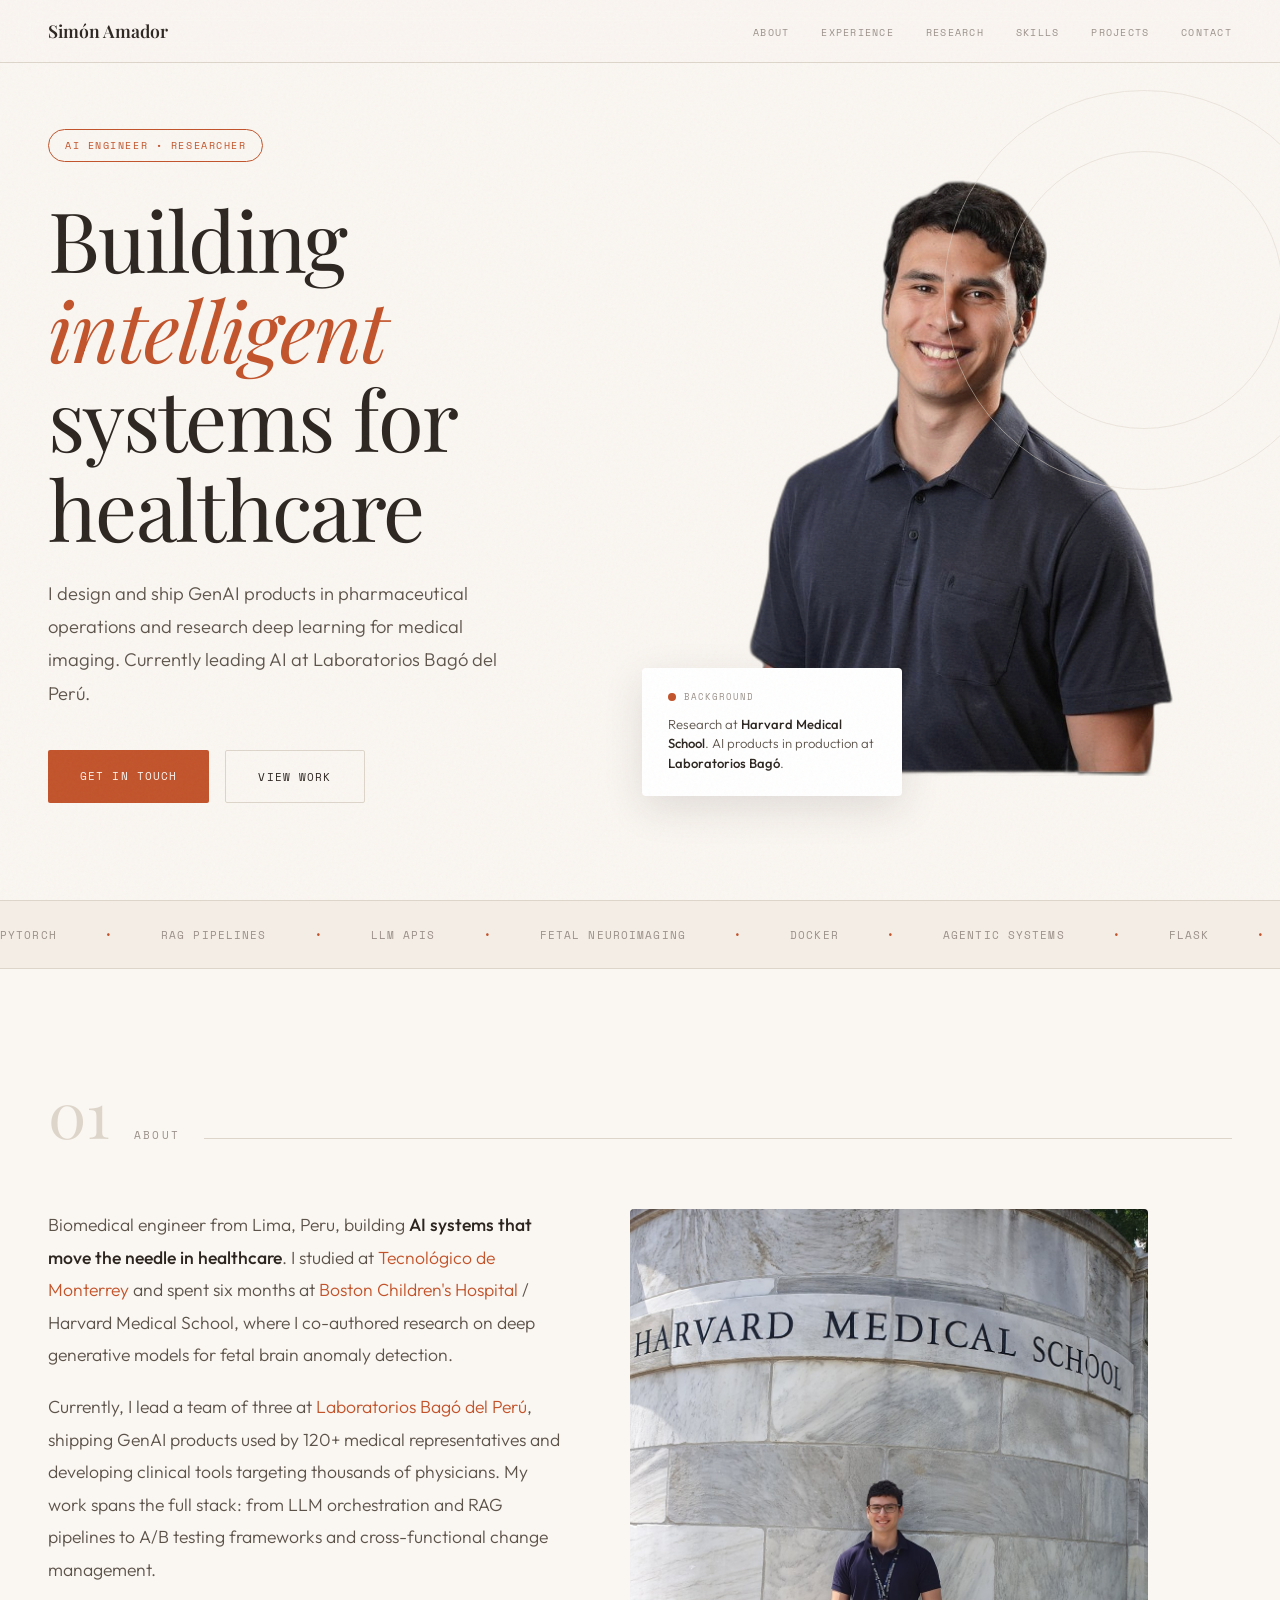
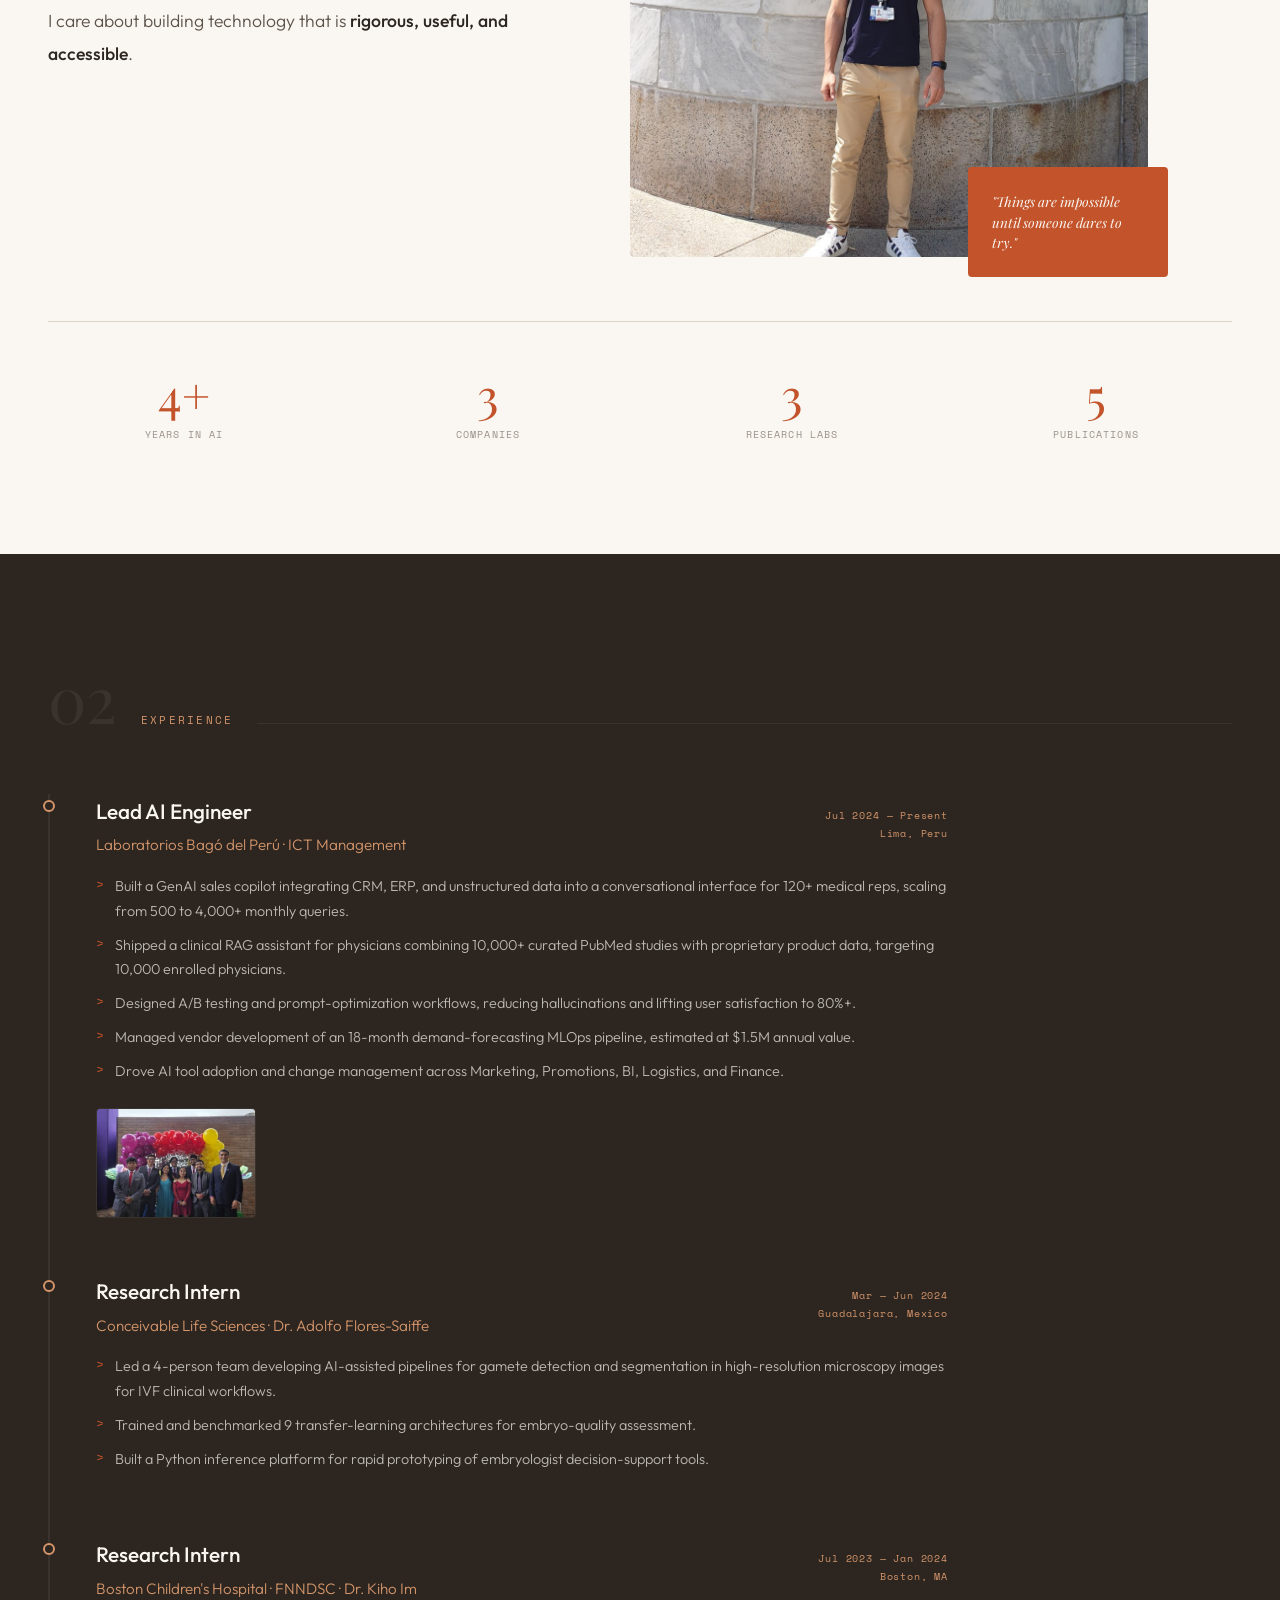
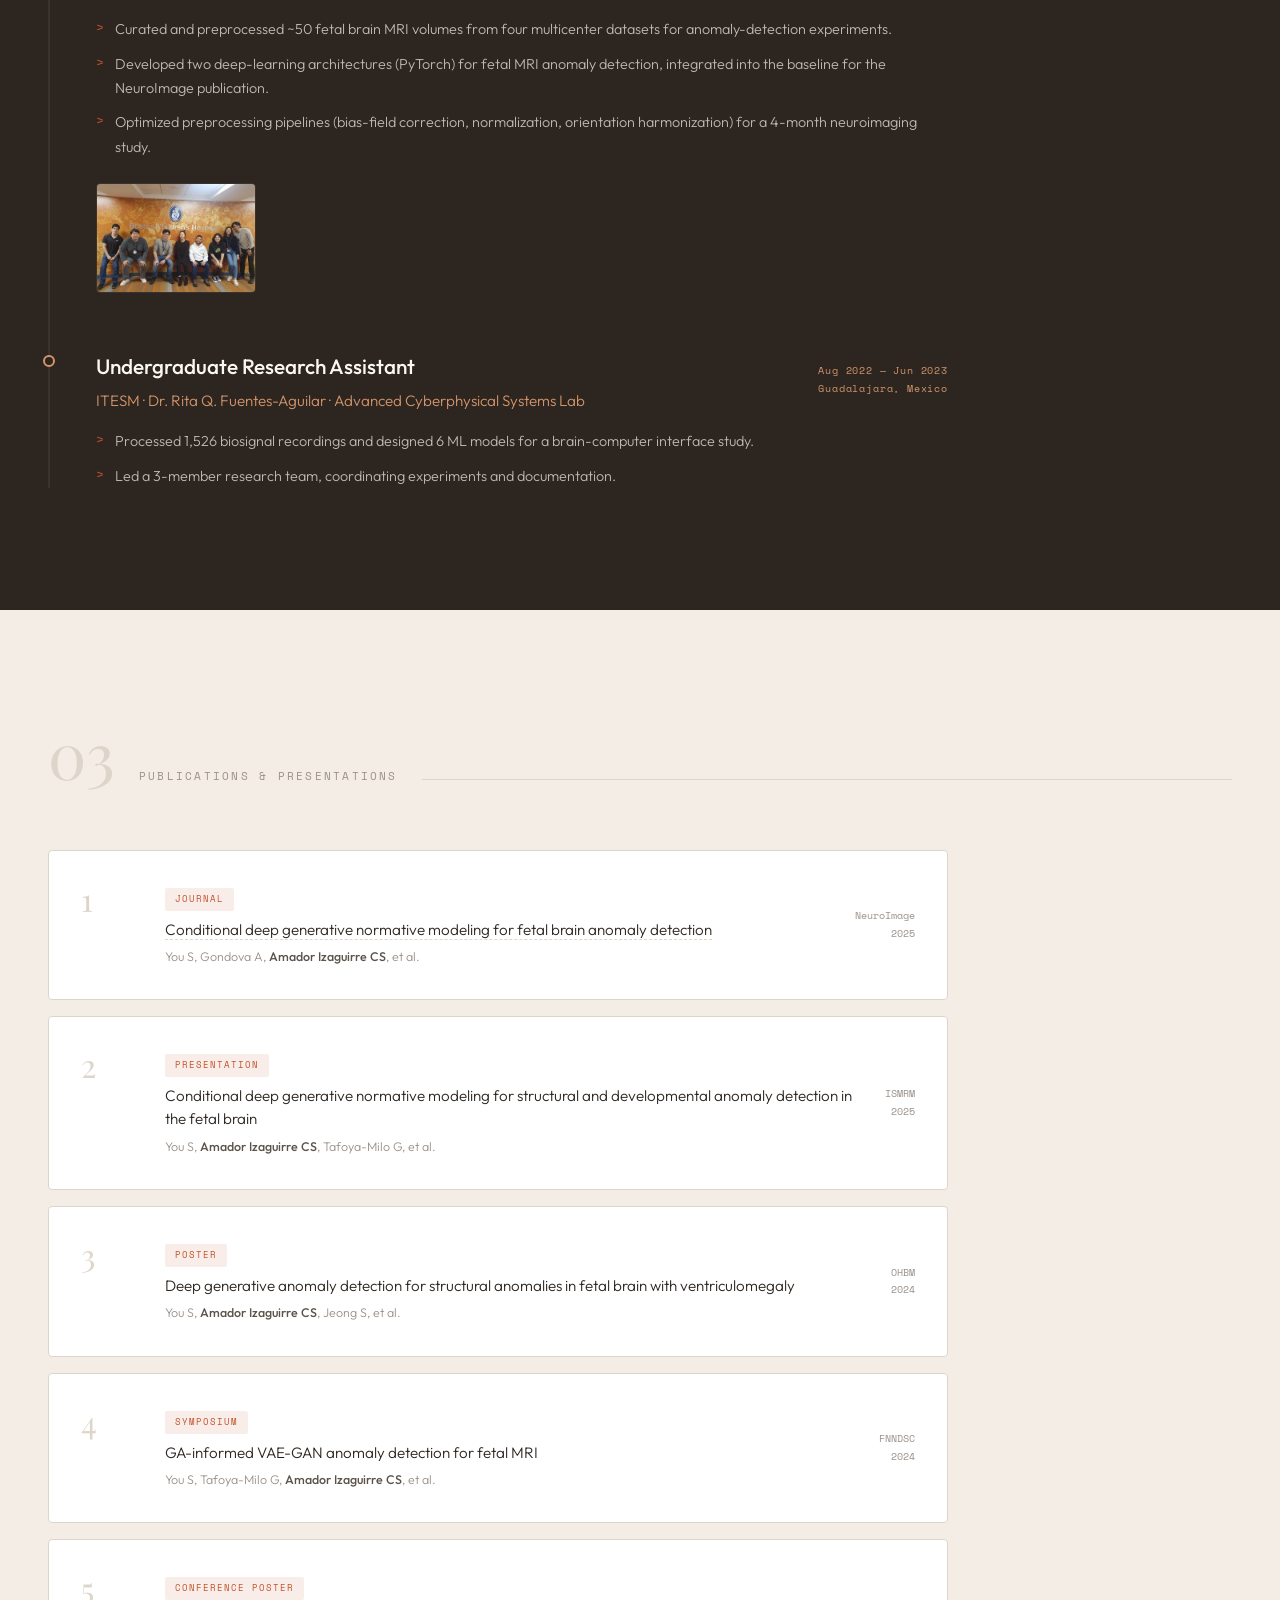
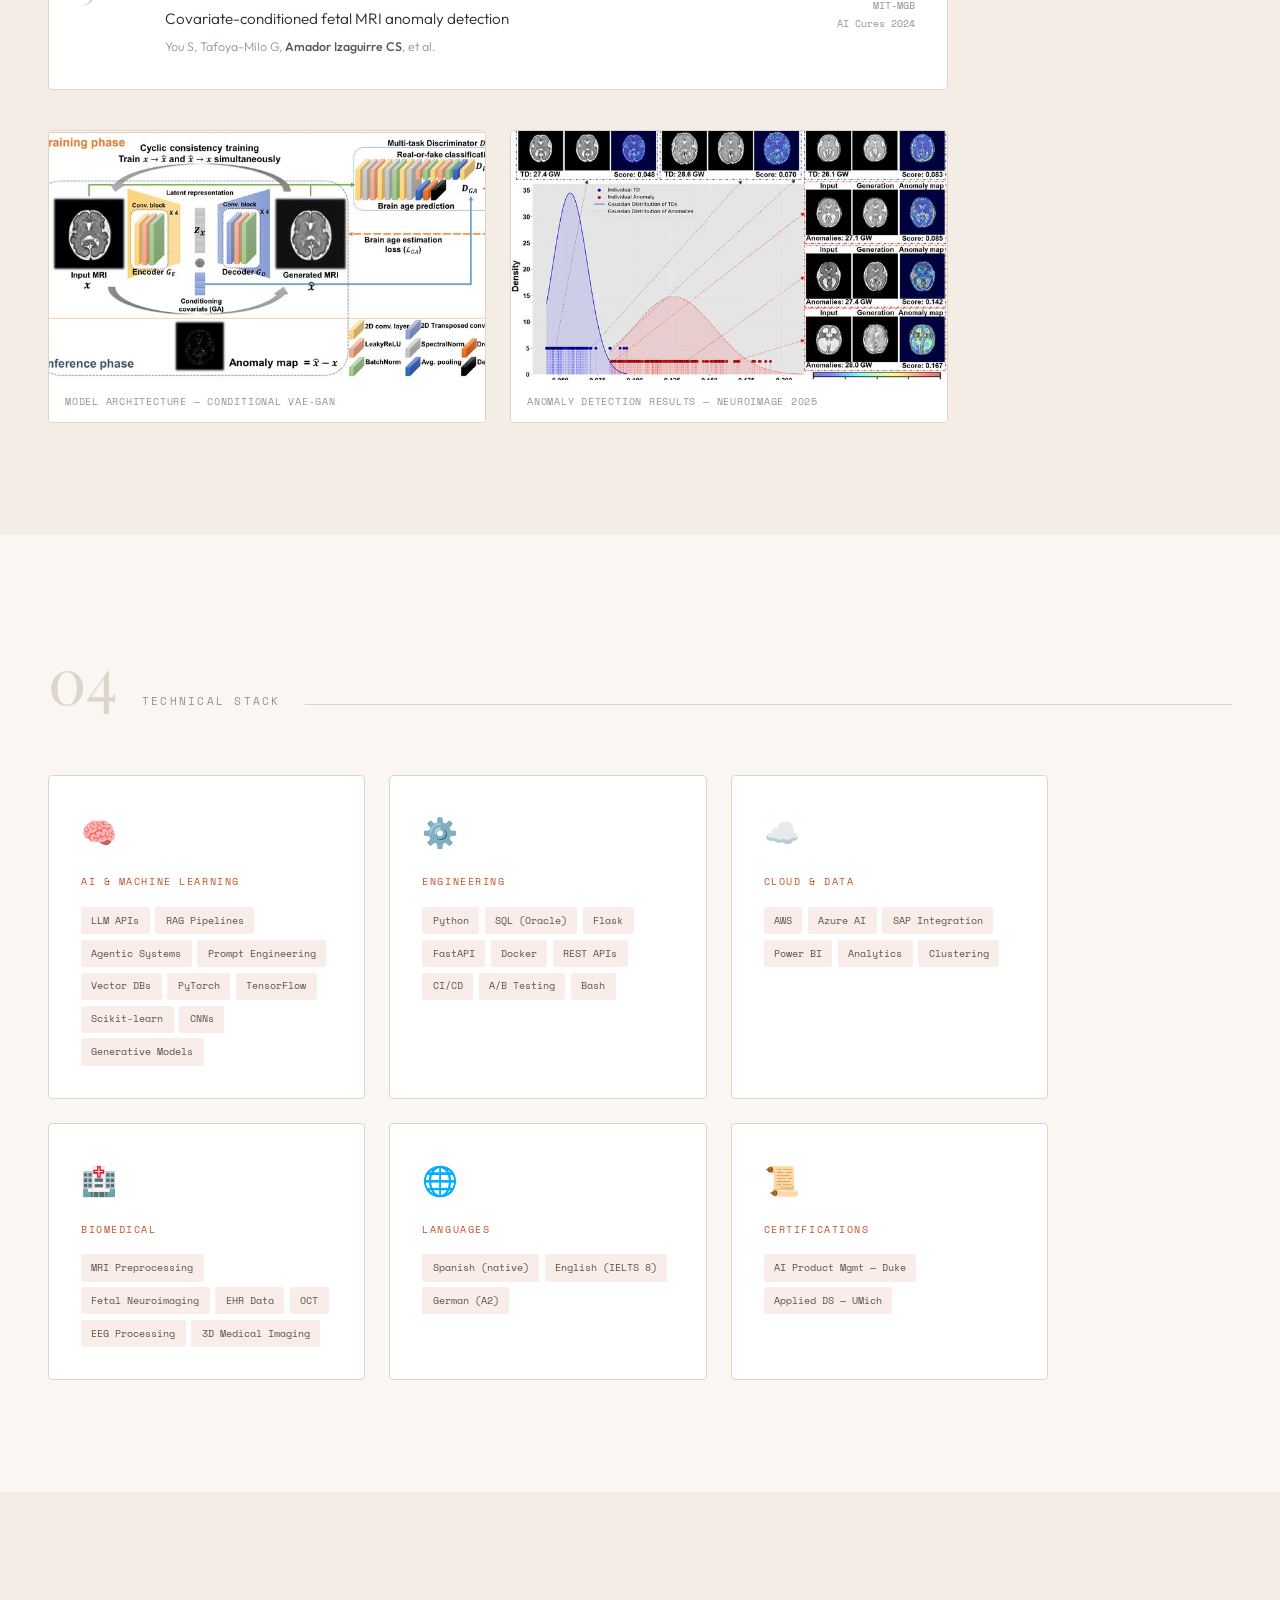
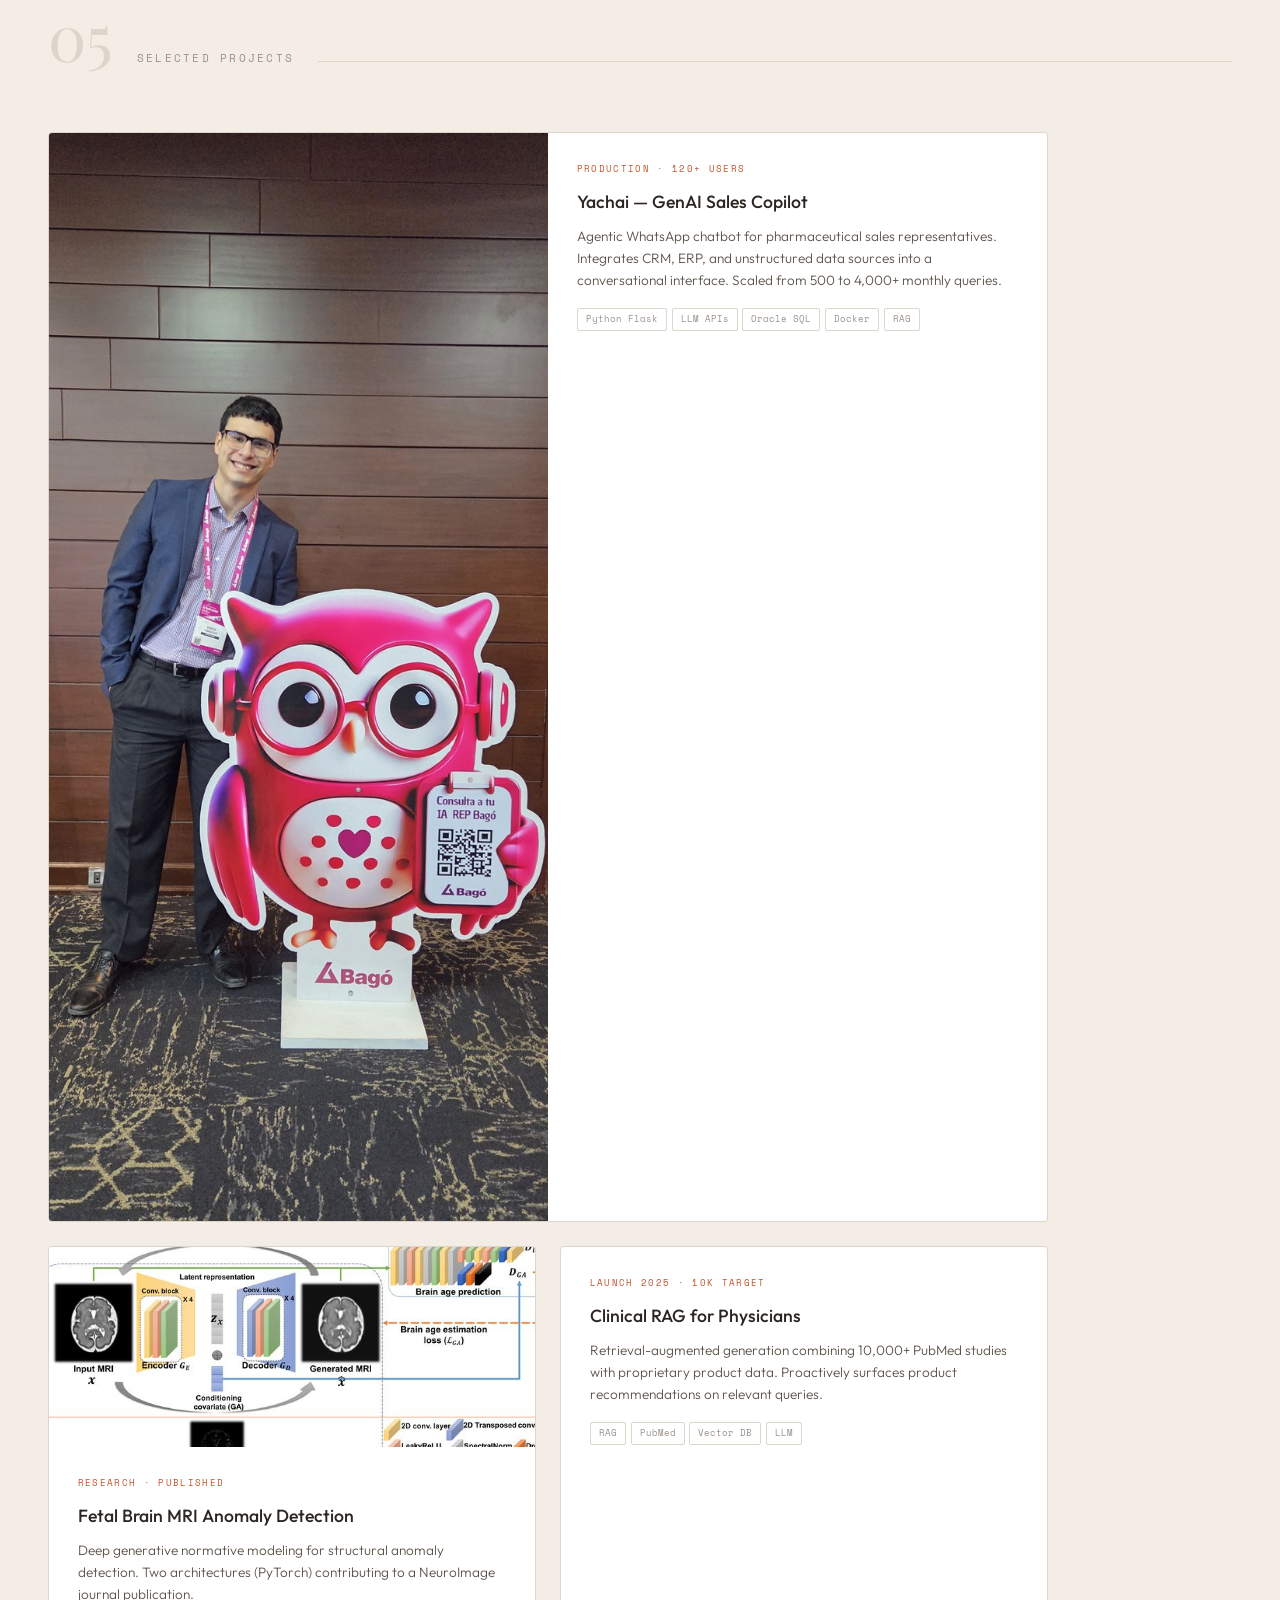
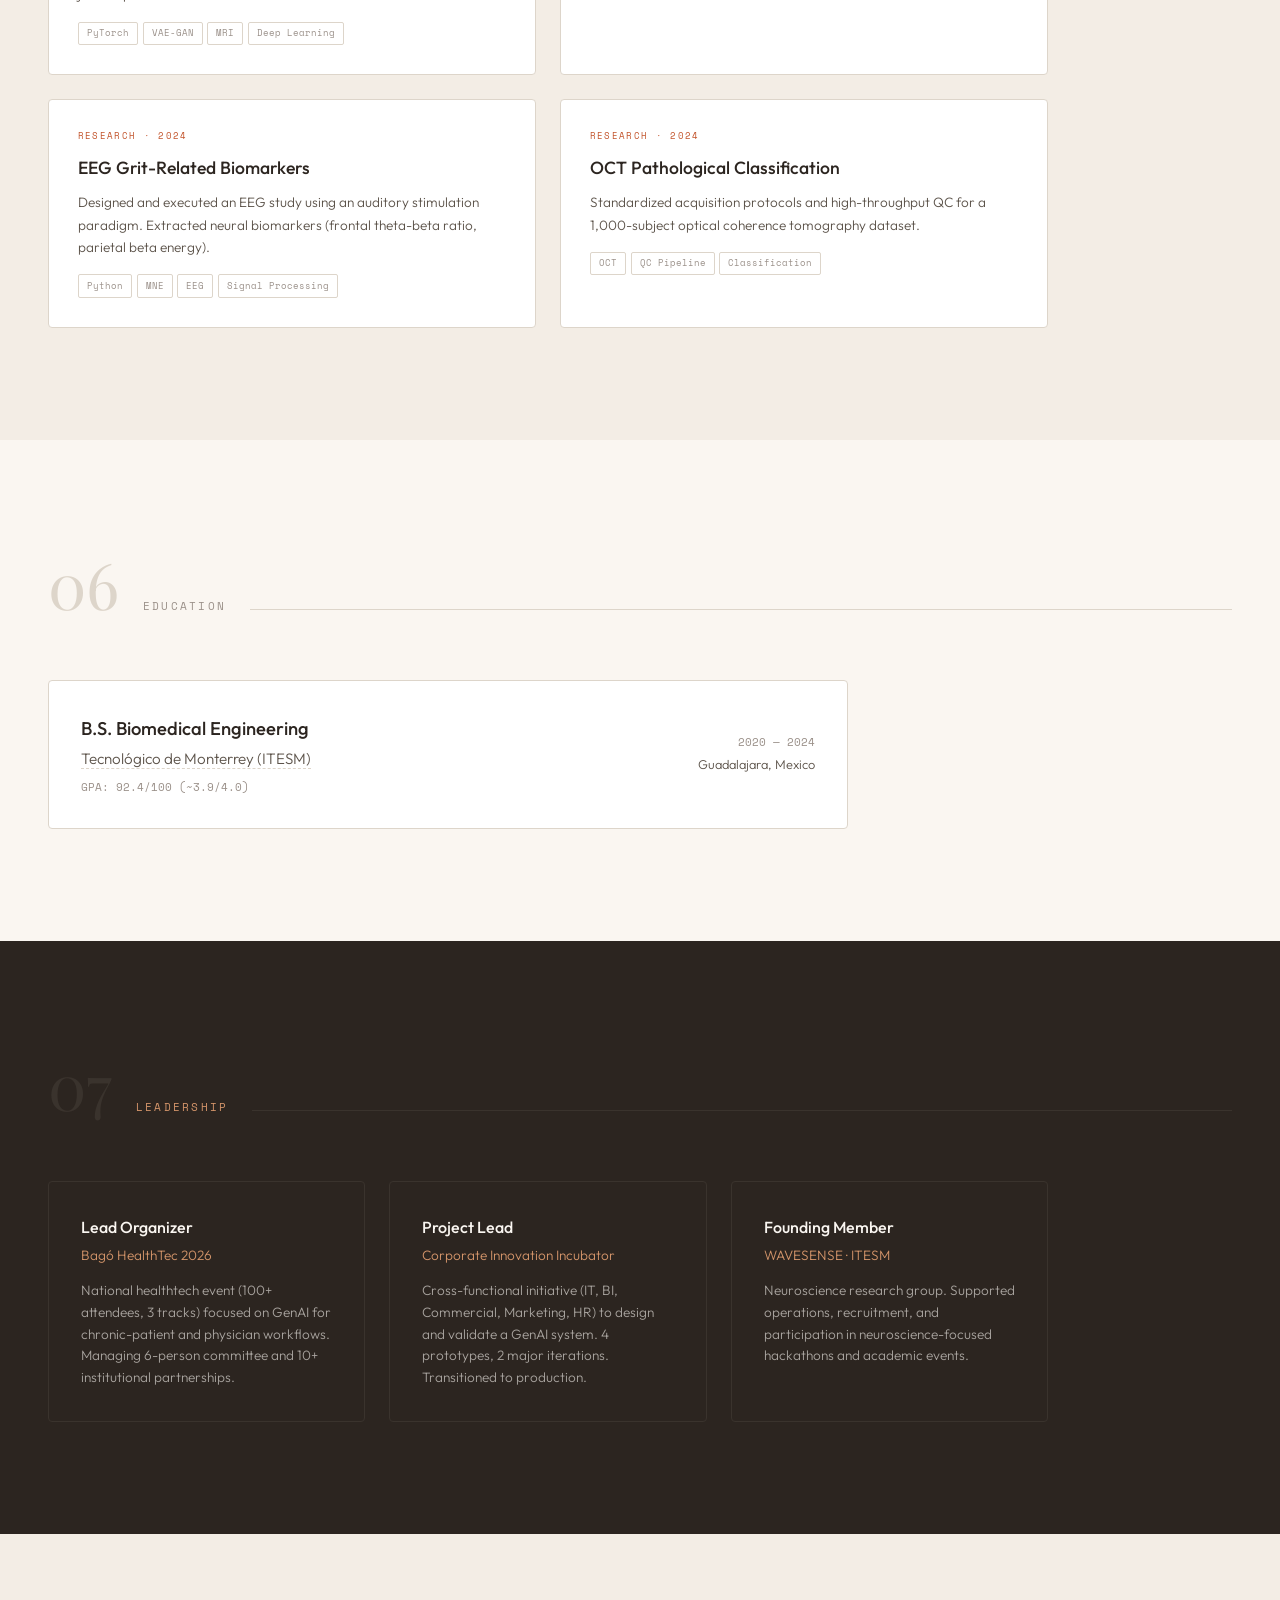
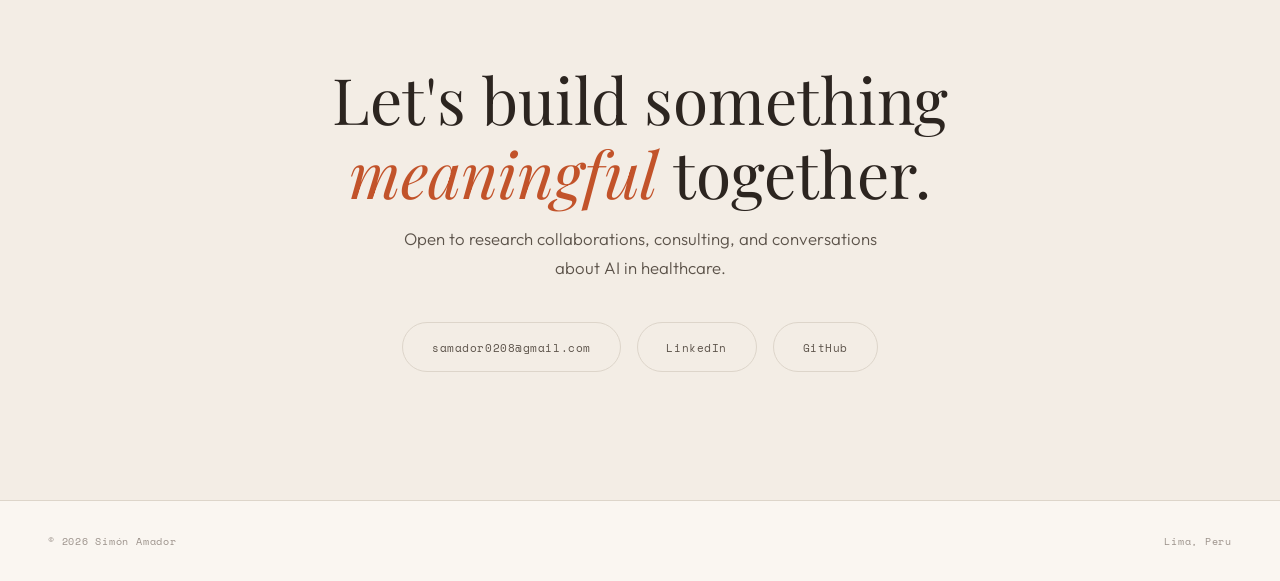
==== index.html @ c3ed4574 "Rename portfolio page for GitHub Pages Co-authored-by: Cursor <cursoragent@cursor.com>" ====
<!DOCTYPE html>
<html lang="en">
<head>
<meta charset="UTF-8">
<meta name="viewport" content="width=device-width, initial-scale=1.0">
<title>Simón Amador — AI Engineer & Researcher</title>
<link href="https://fonts.googleapis.com/css2?family=Playfair+Display:ital,wght@0,400;0,600;1,400&family=Space+Mono:wght@400;700&family=Outfit:wght@300;400;500;600&display=swap" rel="stylesheet">
<style>
*, *::before, *::after { margin: 0; padding: 0; box-sizing: border-box; }
:root {
  --bg: #FAF6F1; --bg-warm: #F3EDE5; --bg-card: #FFFFFF; --bg-dark: #2C2520; --bg-dark-soft: #3A332D;
  --text-dark: #2C2520; --text-body: #5C534A; --text-muted: #9B918A;
  --accent: #C2532A; --accent-light: rgba(194, 83, 42, 0.1); --accent-warm: #D4956A;
  --sand: #DDD5CA; --terracotta: #C2532A; --terracotta-dark: #9E3E1C; --cream: #FAF6F1;
  --serif: 'Playfair Display', Georgia, serif; --mono: 'Space Mono', monospace; --sans: 'Outfit', sans-serif;
  --ease: cubic-bezier(0.22, 1, 0.36, 1);
}
html { scroll-behavior: smooth; }
body { background: var(--bg); color: var(--text-dark); font-family: var(--sans); font-weight: 300; line-height: 1.7; overflow-x: hidden; }
::selection { background: var(--terracotta); color: var(--cream); }
a { color: var(--terracotta); text-decoration: none; transition: all 0.3s var(--ease); }
a:hover { color: var(--terracotta-dark); }
body::after { content: ''; position: fixed; inset: 0; background: url("data:image/svg+xml,%3Csvg viewBox='0 0 512 512' xmlns='http://www.w3.org/2000/svg'%3E%3Cfilter id='n'%3E%3CfeTurbulence type='fractalNoise' baseFrequency='0.65' numOctaves='3' stitchTiles='stitch'/%3E%3C/filter%3E%3Crect width='100%25' height='100%25' filter='url(%23n)' opacity='0.035'/%3E%3C/svg%3E"); pointer-events: none; z-index: 9999; }

/* NAV */
nav { position: fixed; top: 0; left: 0; right: 0; z-index: 100; display: flex; justify-content: space-between; align-items: center; padding: 1rem 3rem; background: rgba(250, 246, 241, 0.9); backdrop-filter: blur(20px); border-bottom: 1px solid var(--sand); }
.logo { font-family: var(--serif); font-size: 1.1rem; font-weight: 600; color: var(--text-dark); }
.nav-links { display: flex; gap: 2rem; list-style: none; }
.nav-links a { font-family: var(--mono); font-size: 0.65rem; letter-spacing: 0.12em; text-transform: uppercase; color: var(--text-muted); position: relative; }
.nav-links a::after { content: ''; position: absolute; bottom: -4px; left: 0; width: 0; height: 2px; background: var(--terracotta); transition: width 0.4s var(--ease); }
.nav-links a:hover { color: var(--terracotta); opacity: 1; }
.nav-links a:hover::after, .nav-links a.active::after { width: 100%; }
.nav-links a.active { color: var(--terracotta); }
.hamburger { display: none; flex-direction: column; gap: 5px; cursor: pointer; background: none; border: none; padding: 4px; }
.hamburger span { width: 24px; height: 2px; background: var(--text-dark); }

/* HERO */
.hero { min-height: 100vh; display: grid; grid-template-columns: 1fr 1fr; align-items: center; padding: 6rem 3rem 4rem; gap: 4rem; position: relative; overflow: hidden; }
.hero-content { z-index: 2; }
.hero-tag { display: inline-block; font-family: var(--mono); font-size: 0.65rem; letter-spacing: 0.15em; text-transform: uppercase; color: var(--terracotta); padding: 0.4rem 1rem; border: 1px solid var(--terracotta); border-radius: 100px; margin-bottom: 2rem; animation: fadeSlideUp 0.8s var(--ease) both; }
.hero h1 { font-family: var(--serif); font-size: clamp(3rem, 6.5vw, 5.5rem); font-weight: 400; line-height: 1.08; letter-spacing: -0.02em; color: var(--text-dark); animation: fadeSlideUp 0.8s var(--ease) 0.15s both; }
.hero h1 .italic { font-style: italic; color: var(--terracotta); }
.hero-subtitle { font-size: 1.15rem; color: var(--text-body); margin-top: 1.5rem; max-width: 480px; line-height: 1.8; animation: fadeSlideUp 0.8s var(--ease) 0.3s both; }
.hero-cta { display: flex; gap: 1rem; margin-top: 2.5rem; animation: fadeSlideUp 0.8s var(--ease) 0.45s both; }
.btn-primary { font-family: var(--mono); font-size: 0.7rem; letter-spacing: 0.1em; text-transform: uppercase; padding: 1rem 2rem; background: var(--terracotta); color: var(--cream); border: none; border-radius: 2px; cursor: pointer; transition: all 0.3s var(--ease); text-decoration: none; }
.btn-primary:hover { background: var(--terracotta-dark); color: var(--cream); transform: translateY(-2px); box-shadow: 0 8px 25px rgba(194, 83, 42, 0.25); }
.btn-outline { font-family: var(--mono); font-size: 0.7rem; letter-spacing: 0.1em; text-transform: uppercase; padding: 1rem 2rem; background: transparent; color: var(--text-dark); border: 1px solid var(--sand); border-radius: 2px; cursor: pointer; transition: all 0.3s var(--ease); text-decoration: none; }
.btn-outline:hover { border-color: var(--terracotta); color: var(--terracotta); transform: translateY(-2px); }

.hero-visual { position: relative; height: 75vh; max-height: 620px; animation: fadeSlideUp 1s var(--ease) 0.3s both; }
.hero-img-main { width: 100%; height: 100%; border-radius: 4px; overflow: hidden; background: transparent; }
.hero-img-main img { width: 100%; height: 100%; object-fit: contain; object-position: center; background: transparent; }

.hero-float-card { position: absolute; bottom: -20px; left: -30px; background: var(--bg-card); padding: 1.4rem 1.6rem; border-radius: 4px; box-shadow: 0 12px 40px rgba(44, 37, 32, 0.12); animation: float 6s ease-in-out infinite; z-index: 3; max-width: 260px; }
.float-badge { display: flex; align-items: center; gap: 0.5rem; margin-bottom: 0.6rem; }
.float-badge-dot { width: 8px; height: 8px; border-radius: 50%; background: var(--terracotta); flex-shrink: 0; }
.float-badge-label { font-family: var(--mono); font-size: 0.55rem; letter-spacing: 0.12em; text-transform: uppercase; color: var(--text-muted); }
.float-card-text { font-family: var(--sans); font-size: 0.82rem; color: var(--text-body); line-height: 1.5; }
.float-card-text strong { color: var(--text-dark); font-weight: 500; }
@keyframes float { 0%, 100% { transform: translateY(0); } 50% { transform: translateY(-10px); } }

.hero-deco { position: absolute; top: 10%; right: -5%; width: 400px; height: 400px; border-radius: 50%; border: 1px solid var(--sand); opacity: 0.5; animation: rotate 60s linear infinite; }
.hero-deco::after { content: ''; position: absolute; top: 15%; left: 15%; width: 70%; height: 70%; border-radius: 50%; border: 1px solid var(--sand); }
@keyframes rotate { to { transform: rotate(360deg); } }

/* MARQUEE */
.marquee-wrap { overflow: hidden; padding: 1.5rem 0; border-top: 1px solid var(--sand); border-bottom: 1px solid var(--sand); background: var(--bg-warm); }
.marquee { display: flex; gap: 3rem; animation: marquee 30s linear infinite; width: max-content; }
.marquee span { font-family: var(--mono); font-size: 0.7rem; letter-spacing: 0.1em; text-transform: uppercase; color: var(--text-muted); white-space: nowrap; }
.marquee .dot { color: var(--terracotta); }
@keyframes marquee { 0% { transform: translateX(0); } 100% { transform: translateX(-50%); } }

/* SECTIONS */
section { padding: 7rem 3rem; }
.section-header { display: flex; align-items: baseline; gap: 1.5rem; margin-bottom: 4rem; }
.section-number { font-family: var(--serif); font-size: 4rem; color: var(--sand); line-height: 1; }
.section-title { font-family: var(--mono); font-size: 0.7rem; letter-spacing: 0.2em; text-transform: uppercase; color: var(--text-muted); }
.section-line { flex: 1; height: 1px; background: var(--sand); }

/* ABOUT */
.about-grid { display: grid; grid-template-columns: 1fr 1fr; gap: 4rem; max-width: 1100px; }
.about-text-col p { font-size: 1.1rem; color: var(--text-body); line-height: 1.85; margin-bottom: 1.2rem; }
.about-text-col strong { color: var(--text-dark); font-weight: 500; }
.about-img-col { position: relative; }
.about-img { width: 100%; aspect-ratio: 4/5; border-radius: 4px; overflow: hidden; }
.about-img img { width: 100%; height: 100%; object-fit: cover; object-position: center 30%; }
.about-accent-box { position: absolute; bottom: -20px; right: -20px; width: 200px; padding: 1.5rem; background: var(--terracotta); color: var(--cream); border-radius: 4px; z-index: 2; }
.about-accent-box .quote { font-family: var(--serif); font-style: italic; font-size: 0.85rem; line-height: 1.5; }
.stats-bar { display: grid; grid-template-columns: repeat(4, 1fr); gap: 2rem; margin-top: 4rem; padding-top: 3rem; border-top: 1px solid var(--sand); }
.stat-item { text-align: center; }
.stat-num { font-family: var(--serif); font-size: 3rem; color: var(--terracotta); line-height: 1; }
.stat-label { font-family: var(--mono); font-size: 0.6rem; letter-spacing: 0.12em; text-transform: uppercase; color: var(--text-muted); margin-top: 0.5rem; }

/* EXPERIENCE */
.exp-section { background: var(--bg-dark); color: var(--cream); }
.exp-section .section-number { color: var(--bg-dark-soft); }
.exp-section .section-title { color: var(--accent-warm); }
.exp-section .section-line { background: var(--bg-dark-soft); }
.exp-timeline { max-width: 900px; position: relative; }
.exp-timeline::before { content: ''; position: absolute; left: 0; top: 0; bottom: 0; width: 2px; background: var(--bg-dark-soft); }
.exp-entry { padding-left: 3rem; padding-bottom: 3.5rem; position: relative; }
.exp-entry:last-child { padding-bottom: 0; }
.exp-entry::before { content: ''; position: absolute; left: -5px; top: 6px; width: 12px; height: 12px; border-radius: 50%; background: var(--bg-dark); border: 2px solid var(--accent-warm); transition: all 0.3s; z-index: 2; }
.exp-entry:hover::before { background: var(--terracotta); border-color: var(--terracotta); box-shadow: 0 0 15px rgba(194, 83, 42, 0.4); }
.exp-entry-header { display: flex; justify-content: space-between; align-items: baseline; flex-wrap: wrap; gap: 1rem; }
.exp-role { font-size: 1.3rem; font-weight: 500; color: var(--cream); }
.exp-date-loc { font-family: var(--mono); font-size: 0.65rem; letter-spacing: 0.08em; color: var(--accent-warm); text-align: right; }
.exp-org { font-size: 0.95rem; color: var(--accent-warm); margin-top: 0.2rem; }
.exp-org a { color: var(--accent-warm); border-bottom: 1px solid transparent; }
.exp-org a:hover { color: var(--cream); border-bottom-color: var(--cream); }
.exp-bullets { margin-top: 1rem; list-style: none; }
.exp-bullets li { font-size: 0.9rem; color: rgba(250, 246, 241, 0.7); line-height: 1.7; margin-bottom: 0.6rem; padding-left: 1.2rem; position: relative; }
.exp-bullets li::before { content: '>'; font-family: var(--mono); position: absolute; left: 0; color: var(--terracotta); font-size: 0.8rem; }
.exp-photos { display: flex; gap: 1rem; margin-top: 1.5rem; }
.exp-photo { width: 160px; height: 110px; border-radius: 4px; overflow: hidden; transition: transform 0.3s var(--ease); border: 1px solid var(--bg-dark-soft); }
.exp-photo:hover { transform: scale(1.05); }
.exp-photo img { width: 100%; height: 100%; object-fit: cover; }

/* PUBLICATIONS */
.pub-section { background: var(--bg-warm); }
.pub-grid { display: grid; gap: 1rem; max-width: 900px; }
.pub-card { display: grid; grid-template-columns: 60px 1fr auto; gap: 1.5rem; padding: 2rem; background: var(--bg-card); border: 1px solid var(--sand); border-radius: 4px; align-items: start; transition: all 0.4s var(--ease); position: relative; overflow: hidden; }
.pub-card::before { content: ''; position: absolute; top: 0; left: 0; bottom: 0; width: 0; background: var(--terracotta); transition: width 0.4s var(--ease); }
.pub-card:hover::before { width: 4px; }
.pub-card:hover { transform: translateX(6px); box-shadow: 0 8px 30px rgba(44, 37, 32, 0.08); }
.pub-index { font-family: var(--serif); font-size: 2rem; color: var(--sand); line-height: 1; }
.pub-type-badge { display: inline-block; font-family: var(--mono); font-size: 0.55rem; letter-spacing: 0.12em; text-transform: uppercase; color: var(--terracotta); background: var(--accent-light); padding: 0.25rem 0.6rem; border-radius: 2px; margin-bottom: 0.5rem; }
.pub-title-text { font-size: 0.95rem; color: var(--text-dark); line-height: 1.5; }
.pub-title-text a { color: var(--text-dark); border-bottom: 1px dashed var(--sand); }
.pub-title-text a:hover { color: var(--terracotta); border-bottom-color: var(--terracotta); }
.pub-authors { font-size: 0.78rem; color: var(--text-muted); margin-top: 0.3rem; }
.pub-authors strong { color: var(--text-body); font-weight: 500; }
.pub-venue { font-family: var(--mono); font-size: 0.65rem; color: var(--text-muted); align-self: center; text-align: right; white-space: nowrap; }

/* RESEARCH VISUALS */
.research-visuals { display: grid; grid-template-columns: 1fr 1fr; gap: 1.5rem; margin-top: 2.5rem; max-width: 900px; }
.research-fig { border-radius: 4px; overflow: hidden; border: 1px solid var(--sand); background: white; transition: all 0.3s var(--ease); }
.research-fig:hover { transform: scale(1.02); box-shadow: 0 8px 30px rgba(44, 37, 32, 0.1); }
.research-fig img { width: 100%; height: auto; display: block; }
.research-fig-caption { padding: 0.8rem 1rem; font-family: var(--mono); font-size: 0.6rem; letter-spacing: 0.08em; color: var(--text-muted); text-transform: uppercase; background: var(--bg-card); }

/* SKILLS */
.skills-visual { display: grid; grid-template-columns: repeat(3, 1fr); gap: 1.5rem; max-width: 1000px; }
.skill-card { padding: 2rem; background: var(--bg-card); border: 1px solid var(--sand); border-radius: 4px; transition: all 0.4s var(--ease); position: relative; overflow: hidden; }
.skill-card::after { content: ''; position: absolute; bottom: 0; left: 0; right: 0; height: 3px; background: var(--terracotta); transform: scaleX(0); transform-origin: left; transition: transform 0.4s var(--ease); }
.skill-card:hover::after { transform: scaleX(1); }
.skill-card:hover { transform: translateY(-6px); box-shadow: 0 12px 35px rgba(44, 37, 32, 0.08); }
.skill-icon { font-size: 1.8rem; margin-bottom: 1rem; }
.skill-cat-name { font-family: var(--mono); font-size: 0.65rem; letter-spacing: 0.15em; text-transform: uppercase; color: var(--terracotta); margin-bottom: 1rem; }
.skill-list { display: flex; flex-wrap: wrap; gap: 0.35rem; }
.skill-pill { font-family: var(--mono); font-size: 0.65rem; padding: 0.3rem 0.65rem; background: var(--accent-light); color: var(--text-body); border-radius: 2px; transition: all 0.2s; }
.skill-pill:hover { background: var(--terracotta); color: var(--cream); }

/* PROJECTS */
.projects-section { background: var(--bg-warm); }
.projects-grid { display: grid; grid-template-columns: repeat(2, 1fr); gap: 1.5rem; max-width: 1000px; }
.project-card { background: var(--bg-card); border: 1px solid var(--sand); border-radius: 4px; overflow: hidden; transition: all 0.4s var(--ease); }
.project-card:hover { transform: translateY(-6px); box-shadow: 0 16px 40px rgba(44, 37, 32, 0.1); }
.project-card.featured { grid-column: 1 / -1; display: grid; grid-template-columns: 1fr 1fr; }
.project-img { height: 200px; overflow: hidden; }
.project-card.featured .project-img { height: 100%; min-height: 280px; }
.project-img img { width: 100%; height: 100%; object-fit: cover; }
.project-body { padding: 1.8rem; }
.project-tag-label { font-family: var(--mono); font-size: 0.55rem; letter-spacing: 0.15em; text-transform: uppercase; color: var(--terracotta); margin-bottom: 0.6rem; }
.project-name { font-size: 1.1rem; font-weight: 500; color: var(--text-dark); margin-bottom: 0.5rem; }
.project-desc { font-size: 0.85rem; color: var(--text-body); line-height: 1.65; }
.project-tech { display: flex; flex-wrap: wrap; gap: 0.3rem; margin-top: 1rem; }
.project-tech span { font-family: var(--mono); font-size: 0.55rem; padding: 0.2rem 0.5rem; border: 1px solid var(--sand); color: var(--text-muted); border-radius: 2px; }

/* EDUCATION */
.edu-grid { display: grid; gap: 2rem; max-width: 800px; }
.edu-card { display: flex; justify-content: space-between; align-items: center; padding: 2rem; background: var(--bg-card); border: 1px solid var(--sand); border-radius: 4px; transition: all 0.3s var(--ease); }
.edu-card:hover { border-color: var(--terracotta); transform: translateX(8px); }
.edu-degree { font-size: 1.15rem; font-weight: 500; color: var(--text-dark); }
.edu-school { font-size: 0.95rem; color: var(--text-body); margin-top: 0.15rem; }
.edu-school a { color: var(--text-body); border-bottom: 1px dashed var(--sand); }
.edu-school a:hover { color: var(--terracotta); border-bottom-color: var(--terracotta); }
.edu-meta { font-family: var(--mono); font-size: 0.7rem; color: var(--text-muted); margin-top: 0.3rem; }
.edu-right { text-align: right; flex-shrink: 0; }
.edu-years { font-family: var(--mono); font-size: 0.7rem; color: var(--text-muted); }
.edu-loc { font-size: 0.8rem; color: var(--text-body); margin-top: 0.2rem; }

/* LEADERSHIP */
.leadership-section { background: var(--bg-dark); color: var(--cream); }
.leadership-section .section-number { color: var(--bg-dark-soft); }
.leadership-section .section-title { color: var(--accent-warm); }
.leadership-section .section-line { background: var(--bg-dark-soft); }
.lead-grid { display: grid; grid-template-columns: repeat(3, 1fr); gap: 1.5rem; max-width: 1000px; }
.lead-card { padding: 2rem; border: 1px solid var(--bg-dark-soft); border-radius: 4px; transition: all 0.3s var(--ease); }
.lead-card:hover { border-color: var(--terracotta); background: var(--bg-dark-soft); transform: translateY(-4px); }
.lead-card-title { font-size: 1rem; font-weight: 500; color: var(--cream); }
.lead-card-org { font-size: 0.85rem; color: var(--accent-warm); margin-top: 0.2rem; }
.lead-card-desc { font-size: 0.85rem; color: rgba(250, 246, 241, 0.6); margin-top: 0.8rem; line-height: 1.6; }

/* CONTACT */
.contact-section { background: var(--bg-warm); text-align: center; padding: 8rem 3rem; }
.contact-headline { font-family: var(--serif); font-size: clamp(2.5rem, 5vw, 4rem); font-weight: 400; color: var(--text-dark); line-height: 1.15; }
.contact-headline .italic { font-style: italic; color: var(--terracotta); }
.contact-sub { font-size: 1.05rem; color: var(--text-body); margin-top: 1rem; max-width: 500px; margin-inline: auto; }
.contact-btns { display: flex; gap: 1rem; justify-content: center; margin-top: 2.5rem; flex-wrap: wrap; }
.contact-pill { font-family: var(--mono); font-size: 0.7rem; letter-spacing: 0.05em; padding: 0.9rem 1.8rem; border: 1px solid var(--sand); color: var(--text-body); border-radius: 100px; transition: all 0.3s var(--ease); }
.contact-pill:hover { border-color: var(--terracotta); color: var(--terracotta); background: var(--accent-light); transform: translateY(-3px); }

footer { padding: 2rem 3rem; border-top: 1px solid var(--sand); display: flex; justify-content: space-between; align-items: center; background: var(--bg); }
footer span { font-family: var(--mono); font-size: 0.6rem; color: var(--text-muted); letter-spacing: 0.08em; }

@keyframes fadeSlideUp { from { opacity: 0; transform: translateY(40px); } to { opacity: 1; transform: translateY(0); } }
.reveal { opacity: 0; transform: translateY(40px); transition: opacity 0.7s var(--ease), transform 0.7s var(--ease); }
.reveal.visible { opacity: 1; transform: translateY(0); }
.reveal-delay-1 { transition-delay: 0.1s; }
.reveal-delay-2 { transition-delay: 0.2s; }

@media (max-width: 900px) {
  nav { padding: 1rem 1.5rem; } .nav-links { display: none; } .hamburger { display: flex; }
  .hero { grid-template-columns: 1fr; padding: 7rem 1.5rem 3rem; min-height: auto; }
  .hero-visual { height: 50vh; order: -1; max-height: 400px; } .hero-float-card { bottom: -15px; left: 10px; }
  section { padding: 4rem 1.5rem; }
  .about-grid { grid-template-columns: 1fr; gap: 2rem; } .about-img-col { order: -1; } .about-accent-box { right: 10px; bottom: -10px; }
  .stats-bar { grid-template-columns: repeat(2, 1fr); }
  .skills-visual { grid-template-columns: 1fr; }
  .projects-grid { grid-template-columns: 1fr; } .project-card.featured { grid-template-columns: 1fr; }
  .lead-grid { grid-template-columns: 1fr; }
  .pub-card { grid-template-columns: 40px 1fr; } .pub-venue { grid-column: 1 / -1; text-align: left; }
  .edu-card { flex-direction: column; align-items: start; gap: 1rem; } .edu-right { text-align: left; }
  .hero-deco { display: none; }
  .research-visuals { grid-template-columns: 1fr; }
  .exp-photos { flex-wrap: wrap; }
}
@media (max-width: 480px) { .hero h1 { font-size: 2.5rem; } .hero-cta { flex-direction: column; } .contact-btns { flex-direction: column; align-items: center; } }
.nav-links.show { display: flex !important; flex-direction: column; position: absolute; top: 100%; left: 0; right: 0; background: rgba(250, 246, 241, 0.97); padding: 1.5rem; border-bottom: 1px solid var(--sand); gap: 1rem; }
</style>
</head>
<body>

<nav>
  <div class="logo">Simón Amador</div>
  <ul class="nav-links">
    <li><a href="#about">About</a></li>
    <li><a href="#experience">Experience</a></li>
    <li><a href="#publications">Research</a></li>
    <li><a href="#skills">Skills</a></li>
    <li><a href="#projects">Projects</a></li>
    <li><a href="#contact">Contact</a></li>
  </ul>
  <button class="hamburger" onclick="document.querySelector('.nav-links').classList.toggle('show')" aria-label="Menu"><span></span><span></span><span></span></button>
</nav>

<section class="hero">
  <div class="hero-content">
    <span class="hero-tag">AI Engineer &bull; Researcher</span>
    <h1>Building <span class="italic">intelligent</span> systems for healthcare</h1>
    <p class="hero-subtitle">I design and ship GenAI products in pharmaceutical operations and research deep learning for medical imaging. Currently leading AI at Laboratorios Bagó del Perú.</p>
    <div class="hero-cta">
      <a href="#contact" class="btn-primary">Get in touch</a>
      <a href="#experience" class="btn-outline">View work</a>
    </div>
  </div>
  <div class="hero-visual">
    <div class="hero-img-main">
      <img src="[data-uri]" alt="Simón Amador">
    </div>
    <div class="hero-float-card">
      <div class="float-badge"><div class="float-badge-dot"></div><div class="float-badge-label">Background</div></div>
      <div class="float-card-text">Research at <strong>Harvard Medical School</strong>. AI products in production at <strong>Laboratorios Bagó</strong>.</div>
    </div>
  </div>
  <div class="hero-deco"></div>
</section>

<div class="marquee-wrap"><div class="marquee">
  <span>PyTorch</span><span class="dot">&bull;</span><span>RAG Pipelines</span><span class="dot">&bull;</span><span>LLM APIs</span><span class="dot">&bull;</span><span>Fetal Neuroimaging</span><span class="dot">&bull;</span><span>Docker</span><span class="dot">&bull;</span><span>Agentic Systems</span><span class="dot">&bull;</span><span>Flask</span><span class="dot">&bull;</span><span>Medical Imaging</span><span class="dot">&bull;</span><span>CNNs</span><span class="dot">&bull;</span><span>Oracle SQL</span><span class="dot">&bull;</span><span>A/B Testing</span><span class="dot">&bull;</span><span>Vector DBs</span><span class="dot">&bull;</span>
  <span>PyTorch</span><span class="dot">&bull;</span><span>RAG Pipelines</span><span class="dot">&bull;</span><span>LLM APIs</span><span class="dot">&bull;</span><span>Fetal Neuroimaging</span><span class="dot">&bull;</span><span>Docker</span><span class="dot">&bull;</span><span>Agentic Systems</span><span class="dot">&bull;</span><span>Flask</span><span class="dot">&bull;</span><span>Medical Imaging</span><span class="dot">&bull;</span><span>CNNs</span><span class="dot">&bull;</span><span>Oracle SQL</span><span class="dot">&bull;</span><span>A/B Testing</span><span class="dot">&bull;</span><span>Vector DBs</span><span class="dot">&bull;</span>
</div></div>

<section class="about-section" id="about">
  <div class="section-header reveal"><span class="section-number">01</span><span class="section-title">About</span><div class="section-line"></div></div>
  <div class="about-grid">
    <div class="about-text-col reveal">
      <p>Biomedical engineer from Lima, Peru, building <strong>AI systems that move the needle in healthcare</strong>. I studied at <a href="https://tec.mx" target="_blank">Tecnológico de Monterrey</a> and spent six months at <a href="https://www.childrenshospital.org" target="_blank">Boston Children's Hospital</a> / Harvard Medical School, where I co-authored research on deep generative models for fetal brain anomaly detection.</p>
      <p>Currently, I lead a team of three at <a href="https://www.bfrpharma.com/peru" target="_blank">Laboratorios Bagó del Perú</a>, shipping GenAI products used by 120+ medical representatives and developing clinical tools targeting thousands of physicians. My work spans the full stack: from LLM orchestration and RAG pipelines to A/B testing frameworks and cross-functional change management.</p>
      <p>I care about building technology that is <strong>rigorous, useful, and accessible</strong>.</p>
    </div>
    <div class="about-img-col reveal reveal-delay-2">
      <div class="about-img">
        <img src="[data-uri]" alt="At Harvard Medical School">
      </div>
      <div class="about-accent-box"><div class="quote">"Things are impossible until someone dares to try."</div></div>
    </div>
  </div>
  <div class="stats-bar reveal">
    <div class="stat-item"><div class="stat-num"><span class="counter" data-target="4">0</span>+</div><div class="stat-label">Years in AI</div></div>
    <div class="stat-item"><div class="stat-num"><span class="counter" data-target="3">0</span></div><div class="stat-label">Companies</div></div>
    <div class="stat-item"><div class="stat-num"><span class="counter" data-target="3">0</span></div><div class="stat-label">Research labs</div></div>
    <div class="stat-item"><div class="stat-num"><span class="counter" data-target="5">0</span></div><div class="stat-label">Publications</div></div>
  </div>
</section>

<section class="exp-section" id="experience">
  <div class="section-header reveal"><span class="section-number">02</span><span class="section-title">Experience</span><div class="section-line"></div></div>
  <div class="exp-timeline">
    <div class="exp-entry reveal">
      <div class="exp-entry-header">
        <div><div class="exp-role">Lead AI Engineer</div><div class="exp-org"><a href="https://www.bfrpharma.com/peru" target="_blank">Laboratorios Bagó del Perú</a> &middot; ICT Management</div></div>
        <div class="exp-date-loc">Jul 2024 — Present<br>Lima, Peru</div>
      </div>
      <ul class="exp-bullets">
        <li>Built a GenAI sales copilot integrating CRM, ERP, and unstructured data into a conversational interface for 120+ medical reps, scaling from 500 to 4,000+ monthly queries.</li>
        <li>Shipped a clinical RAG assistant for physicians combining 10,000+ curated PubMed studies with proprietary product data, targeting 10,000 enrolled physicians.</li>
        <li>Designed A/B testing and prompt-optimization workflows, reducing hallucinations and lifting user satisfaction to 80%+.</li>
        <li>Managed vendor development of an 18-month demand-forecasting MLOps pipeline, estimated at $1.5M annual value.</li>
        <li>Drove AI tool adoption and change management across Marketing, Promotions, BI, Logistics, and Finance.</li>
      </ul>
      <div class="exp-photos">
        <div class="exp-photo"><img src="[data-uri]" alt="Bagó team event"></div>
      </div>
    </div>
    <div class="exp-entry reveal">
      <div class="exp-entry-header">
        <div><div class="exp-role">Research Intern</div><div class="exp-org"><a href="https://www.conceivable.life" target="_blank">Conceivable Life Sciences</a> &middot; Dr. Adolfo Flores-Saiffe</div></div>
        <div class="exp-date-loc">Mar — Jun 2024<br>Guadalajara, Mexico</div>
      </div>
      <ul class="exp-bullets">
        <li>Led a 4-person team developing AI-assisted pipelines for gamete detection and segmentation in high-resolution microscopy images for IVF clinical workflows.</li>
        <li>Trained and benchmarked 9 transfer-learning architectures for embryo-quality assessment.</li>
        <li>Built a Python inference platform for rapid prototyping of embryologist decision-support tools.</li>
      </ul>
    </div>
    <div class="exp-entry reveal">
      <div class="exp-entry-header">
        <div><div class="exp-role">Research Intern</div><div class="exp-org"><a href="https://www.childrenshospital.org" target="_blank">Boston Children's Hospital</a> &middot; <a href="https://fnndsc.childrenshospital.org" target="_blank">FNNDSC</a> &middot; Dr. Kiho Im</div></div>
        <div class="exp-date-loc">Jul 2023 — Jan 2024<br>Boston, MA</div>
      </div>
      <ul class="exp-bullets">
        <li>Curated and preprocessed ~50 fetal brain MRI volumes from four multicenter datasets for anomaly-detection experiments.</li>
        <li>Developed two deep-learning architectures (PyTorch) for fetal MRI anomaly detection, integrated into the baseline for the NeuroImage publication.</li>
        <li>Optimized preprocessing pipelines (bias-field correction, normalization, orientation harmonization) for a 4-month neuroimaging study.</li>
      </ul>
      <div class="exp-photos">
        <div class="exp-photo"><img src="[data-uri]" alt="FNNDSC team at Boston Children's Hospital"></div>
      </div>
    </div>
    <div class="exp-entry reveal">
      <div class="exp-entry-header">
        <div><div class="exp-role">Undergraduate Research Assistant</div><div class="exp-org"><a href="https://tec.mx" target="_blank">ITESM</a> &middot; Dr. Rita Q. Fuentes-Aguilar &middot; Advanced Cyberphysical Systems Lab</div></div>
        <div class="exp-date-loc">Aug 2022 — Jun 2023<br>Guadalajara, Mexico</div>
      </div>
      <ul class="exp-bullets">
        <li>Processed 1,526 biosignal recordings and designed 6 ML models for a brain-computer interface study.</li>
        <li>Led a 3-member research team, coordinating experiments and documentation.</li>
      </ul>
    </div>
  </div>
</section>

<section class="pub-section" id="publications">
  <div class="section-header reveal"><span class="section-number">03</span><span class="section-title">Publications & Presentations</span><div class="section-line"></div></div>
  <div class="pub-grid">
    <div class="pub-card reveal"><div class="pub-index">1</div><div><span class="pub-type-badge">Journal</span><div class="pub-title-text"><a href="https://doi.org/10.1016/j.neuroimage.2025.121089" target="_blank">Conditional deep generative normative modeling for fetal brain anomaly detection</a></div><div class="pub-authors">You S, Gondova A, <strong>Amador Izaguirre CS</strong>, et al.</div></div><div class="pub-venue">NeuroImage<br>2025</div></div>
    <div class="pub-card reveal reveal-delay-1"><div class="pub-index">2</div><div><span class="pub-type-badge">Presentation</span><div class="pub-title-text">Conditional deep generative normative modeling for structural and developmental anomaly detection in the fetal brain</div><div class="pub-authors">You S, <strong>Amador Izaguirre CS</strong>, Tafoya-Milo G, et al.</div></div><div class="pub-venue">ISMRM<br>2025</div></div>
    <div class="pub-card reveal"><div class="pub-index">3</div><div><span class="pub-type-badge">Poster</span><div class="pub-title-text">Deep generative anomaly detection for structural anomalies in fetal brain with ventriculomegaly</div><div class="pub-authors">You S, <strong>Amador Izaguirre CS</strong>, Jeong S, et al.</div></div><div class="pub-venue">OHBM<br>2024</div></div>
    <div class="pub-card reveal reveal-delay-1"><div class="pub-index">4</div><div><span class="pub-type-badge">Symposium</span><div class="pub-title-text">GA-informed VAE-GAN anomaly detection for fetal MRI</div><div class="pub-authors">You S, Tafoya-Milo G, <strong>Amador Izaguirre CS</strong>, et al.</div></div><div class="pub-venue">FNNDSC<br>2024</div></div>
    <div class="pub-card reveal"><div class="pub-index">5</div><div><span class="pub-type-badge">Conference Poster</span><div class="pub-title-text">Covariate-conditioned fetal MRI anomaly detection</div><div class="pub-authors">You S, Tafoya-Milo G, <strong>Amador Izaguirre CS</strong>, et al.</div></div><div class="pub-venue">MIT-MGB<br>AI Cures 2024</div></div>
  </div>
  <div class="research-visuals reveal">
    <div class="research-fig">
      <img src="[data-uri]" alt="Model architecture: conditional VAE-GAN for fetal brain MRI">
      <div class="research-fig-caption">Model Architecture — Conditional VAE-GAN</div>
    </div>
    <div class="research-fig">
      <img src="[data-uri]" alt="Anomaly detection results on fetal brain MRI">
      <div class="research-fig-caption">Anomaly Detection Results — NeuroImage 2025</div>
    </div>
  </div>
</section>

<section class="skills-section" id="skills">
  <div class="section-header reveal"><span class="section-number">04</span><span class="section-title">Technical Stack</span><div class="section-line"></div></div>
  <div class="skills-visual">
    <div class="skill-card reveal"><div class="skill-icon">🧠</div><div class="skill-cat-name">AI & Machine Learning</div><div class="skill-list"><span class="skill-pill">LLM APIs</span><span class="skill-pill">RAG Pipelines</span><span class="skill-pill">Agentic Systems</span><span class="skill-pill">Prompt Engineering</span><span class="skill-pill">Vector DBs</span><span class="skill-pill">PyTorch</span><span class="skill-pill">TensorFlow</span><span class="skill-pill">Scikit-learn</span><span class="skill-pill">CNNs</span><span class="skill-pill">Generative Models</span></div></div>
    <div class="skill-card reveal reveal-delay-1"><div class="skill-icon">⚙️</div><div class="skill-cat-name">Engineering</div><div class="skill-list"><span class="skill-pill">Python</span><span class="skill-pill">SQL (Oracle)</span><span class="skill-pill">Flask</span><span class="skill-pill">FastAPI</span><span class="skill-pill">Docker</span><span class="skill-pill">REST APIs</span><span class="skill-pill">CI/CD</span><span class="skill-pill">A/B Testing</span><span class="skill-pill">Bash</span></div></div>
    <div class="skill-card reveal reveal-delay-2"><div class="skill-icon">☁️</div><div class="skill-cat-name">Cloud & Data</div><div class="skill-list"><span class="skill-pill">AWS</span><span class="skill-pill">Azure AI</span><span class="skill-pill">SAP Integration</span><span class="skill-pill">Power BI</span><span class="skill-pill">Analytics</span><span class="skill-pill">Clustering</span></div></div>
    <div class="skill-card reveal"><div class="skill-icon">🏥</div><div class="skill-cat-name">Biomedical</div><div class="skill-list"><span class="skill-pill">MRI Preprocessing</span><span class="skill-pill">Fetal Neuroimaging</span><span class="skill-pill">EHR Data</span><span class="skill-pill">OCT</span><span class="skill-pill">EEG Processing</span><span class="skill-pill">3D Medical Imaging</span></div></div>
    <div class="skill-card reveal reveal-delay-1"><div class="skill-icon">🌐</div><div class="skill-cat-name">Languages</div><div class="skill-list"><span class="skill-pill">Spanish (native)</span><span class="skill-pill">English (IELTS 8)</span><span class="skill-pill">German (A2)</span></div></div>
    <div class="skill-card reveal reveal-delay-2"><div class="skill-icon">📜</div><div class="skill-cat-name">Certifications</div><div class="skill-list"><span class="skill-pill">AI Product Mgmt — Duke</span><span class="skill-pill">Applied DS — UMich</span></div></div>
  </div>
</section>

<section class="projects-section" id="projects">
  <div class="section-header reveal"><span class="section-number">05</span><span class="section-title">Selected Projects</span><div class="section-line"></div></div>
  <div class="projects-grid">
    <div class="project-card featured reveal">
      <div class="project-img"><img src="[data-uri]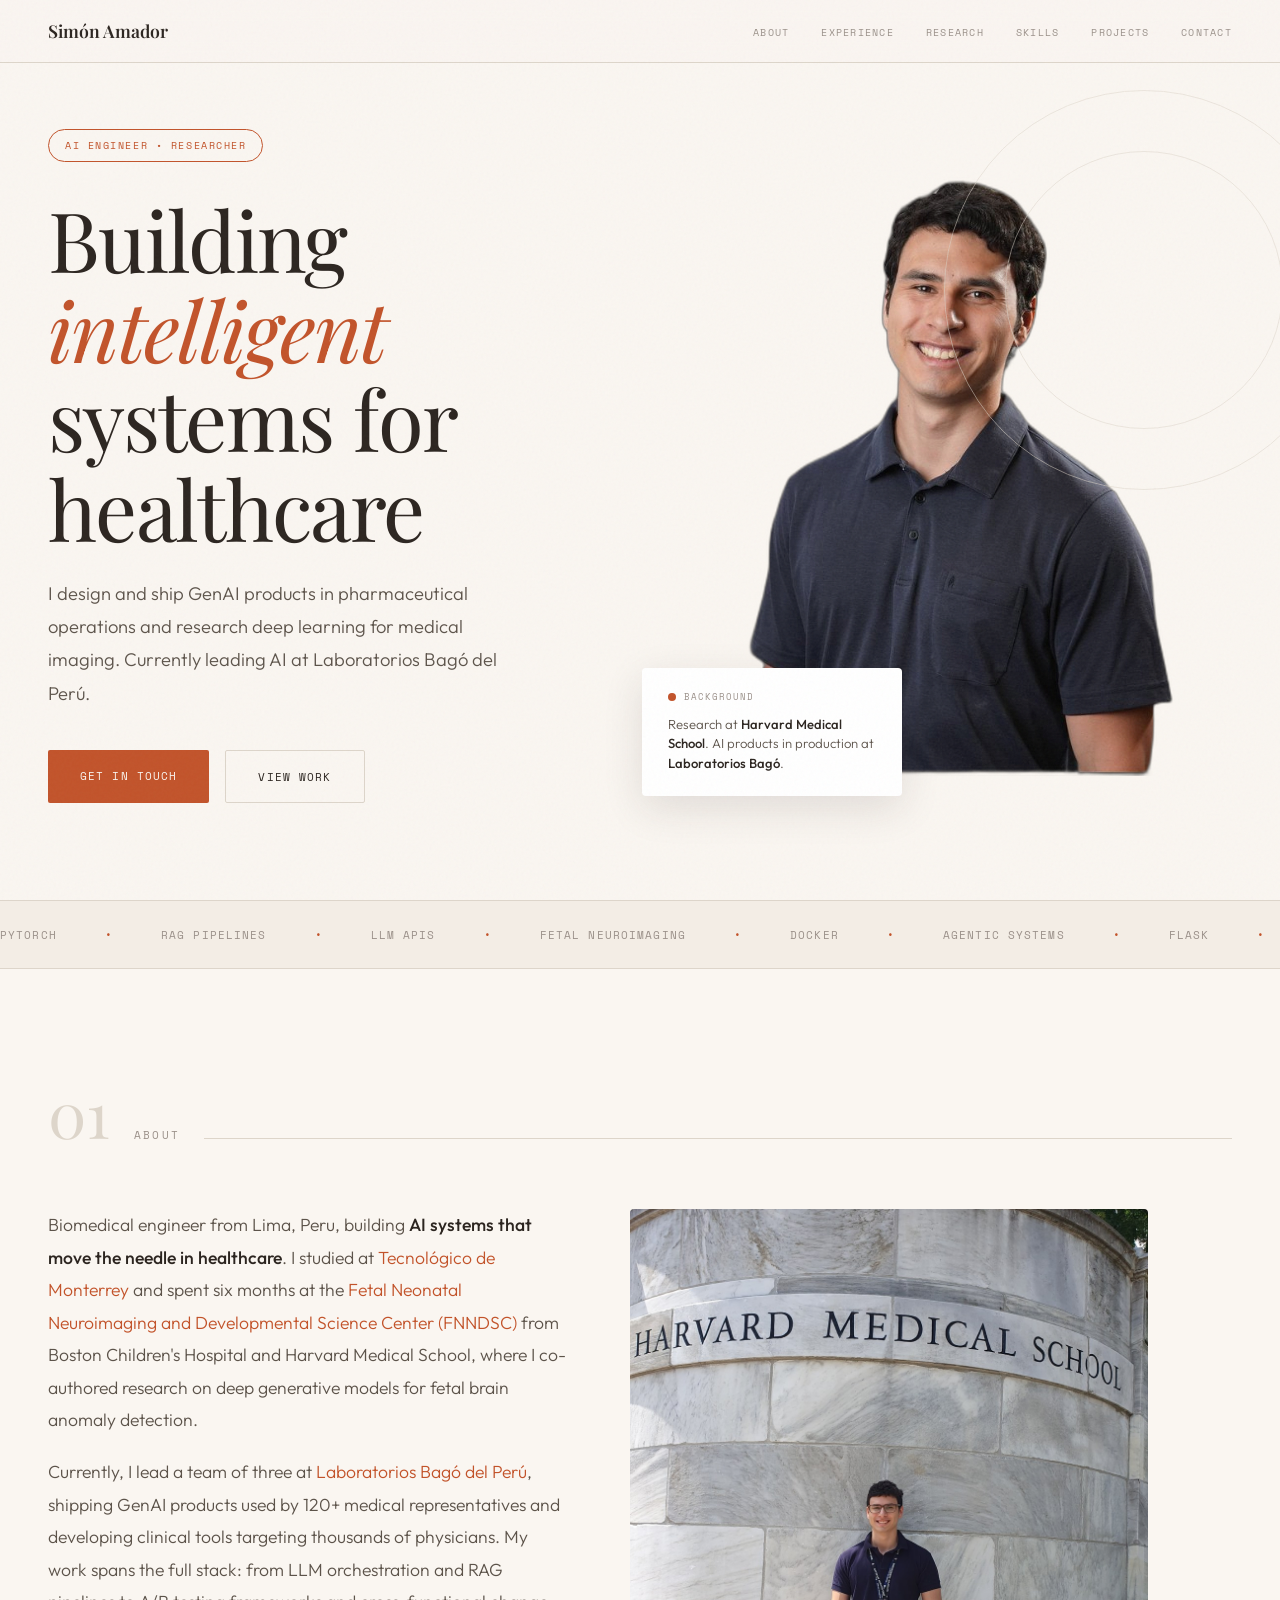
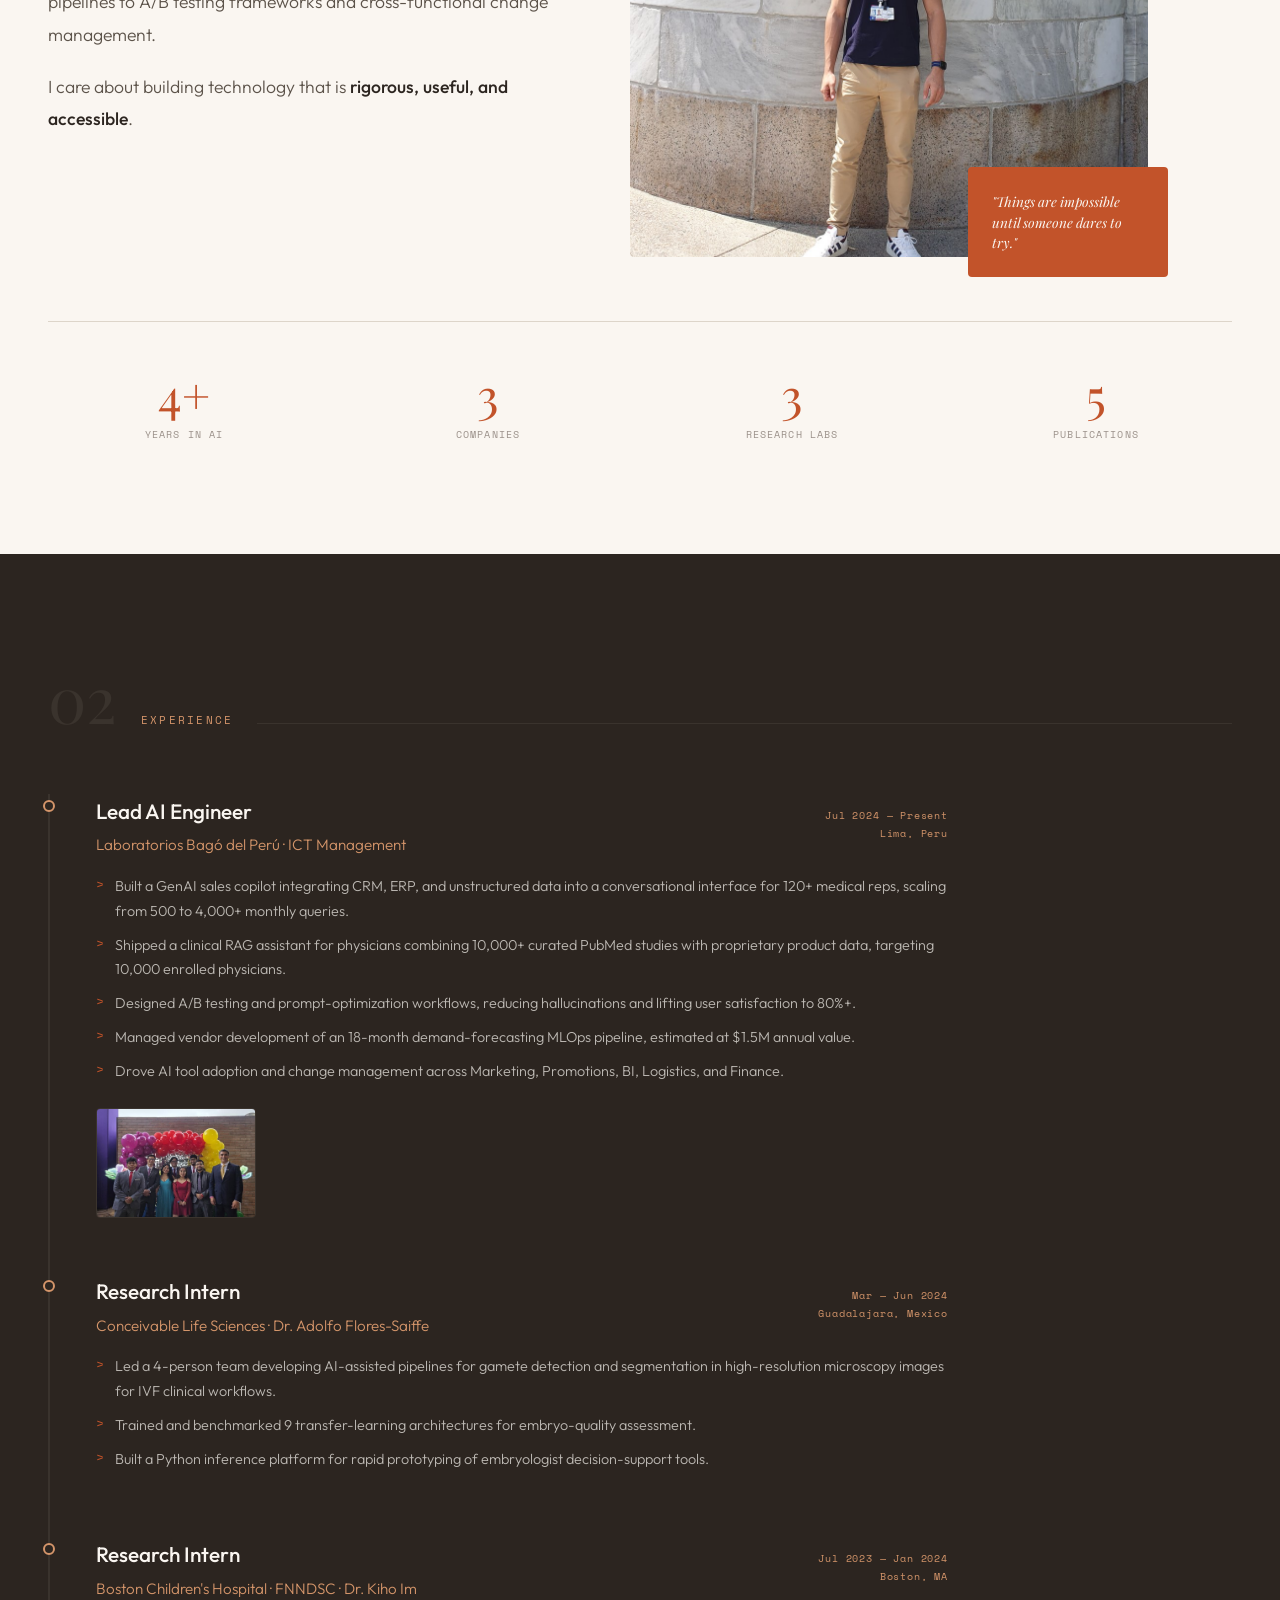
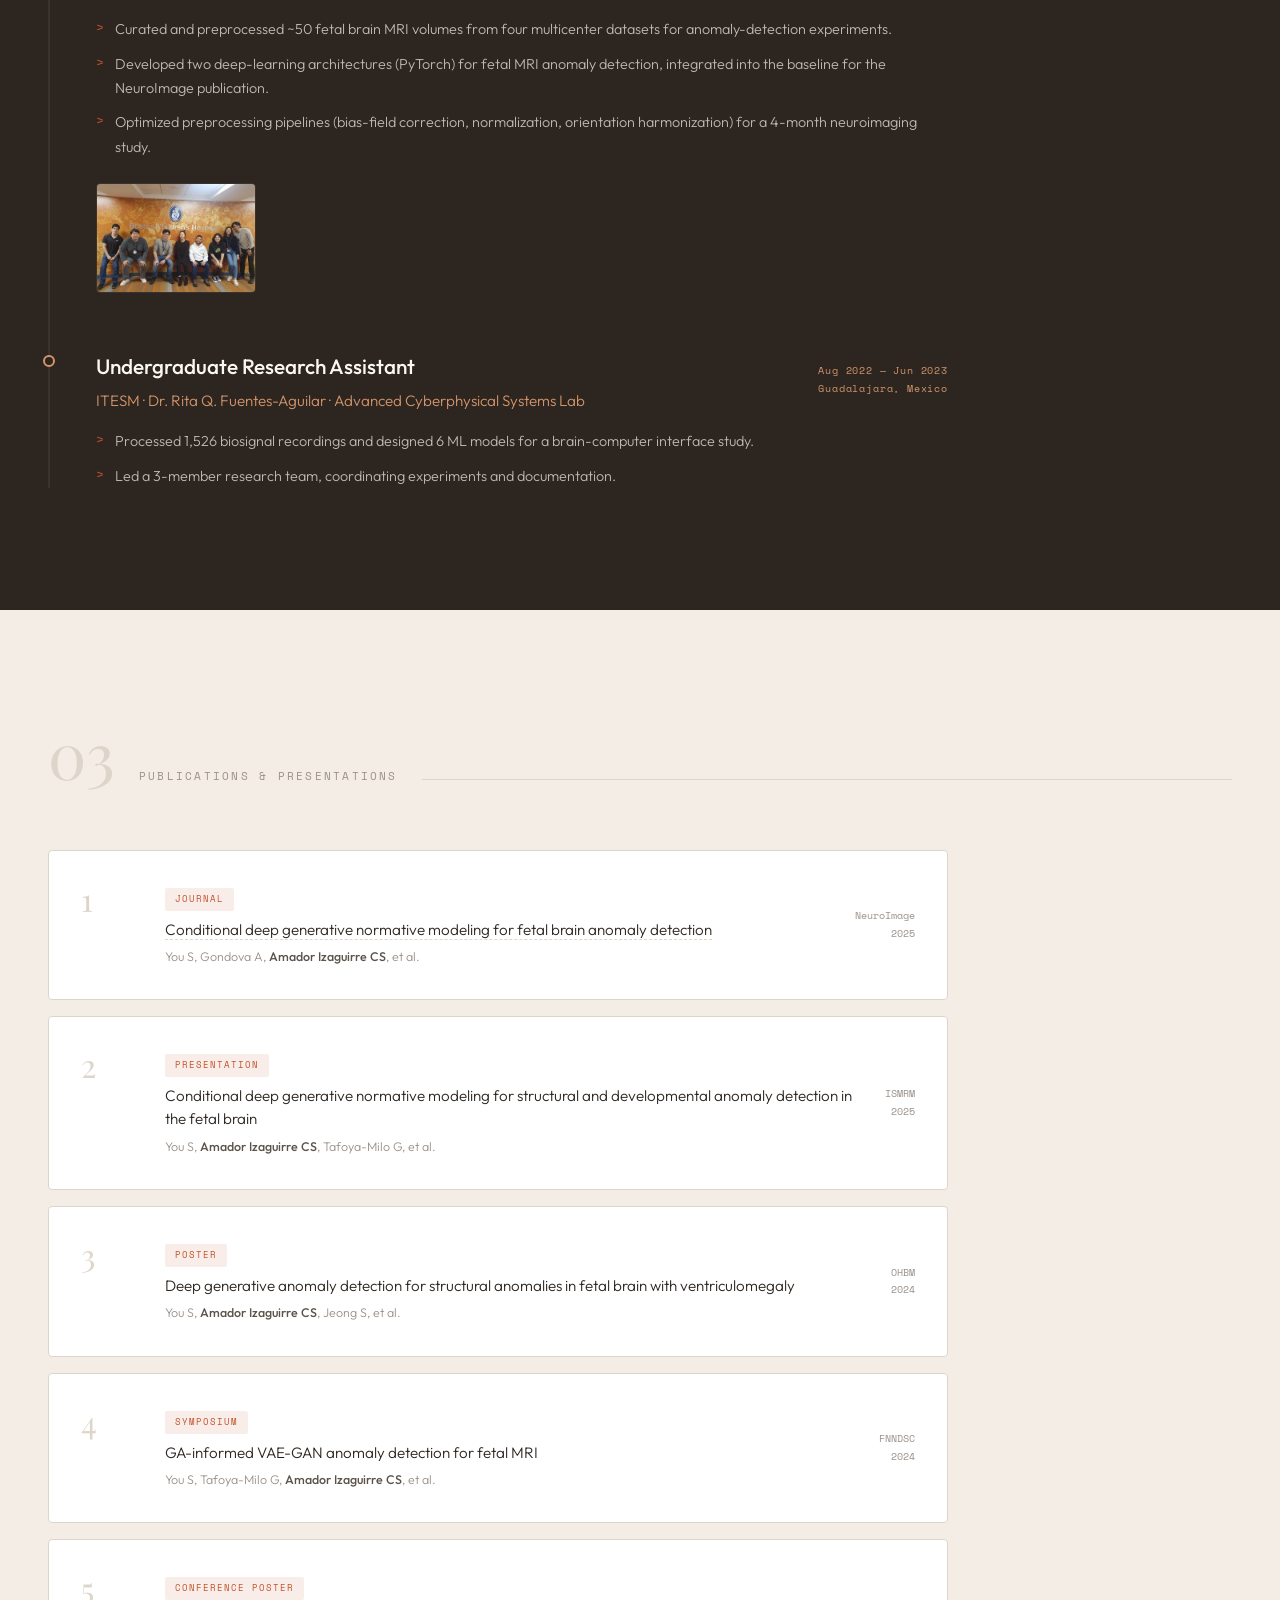
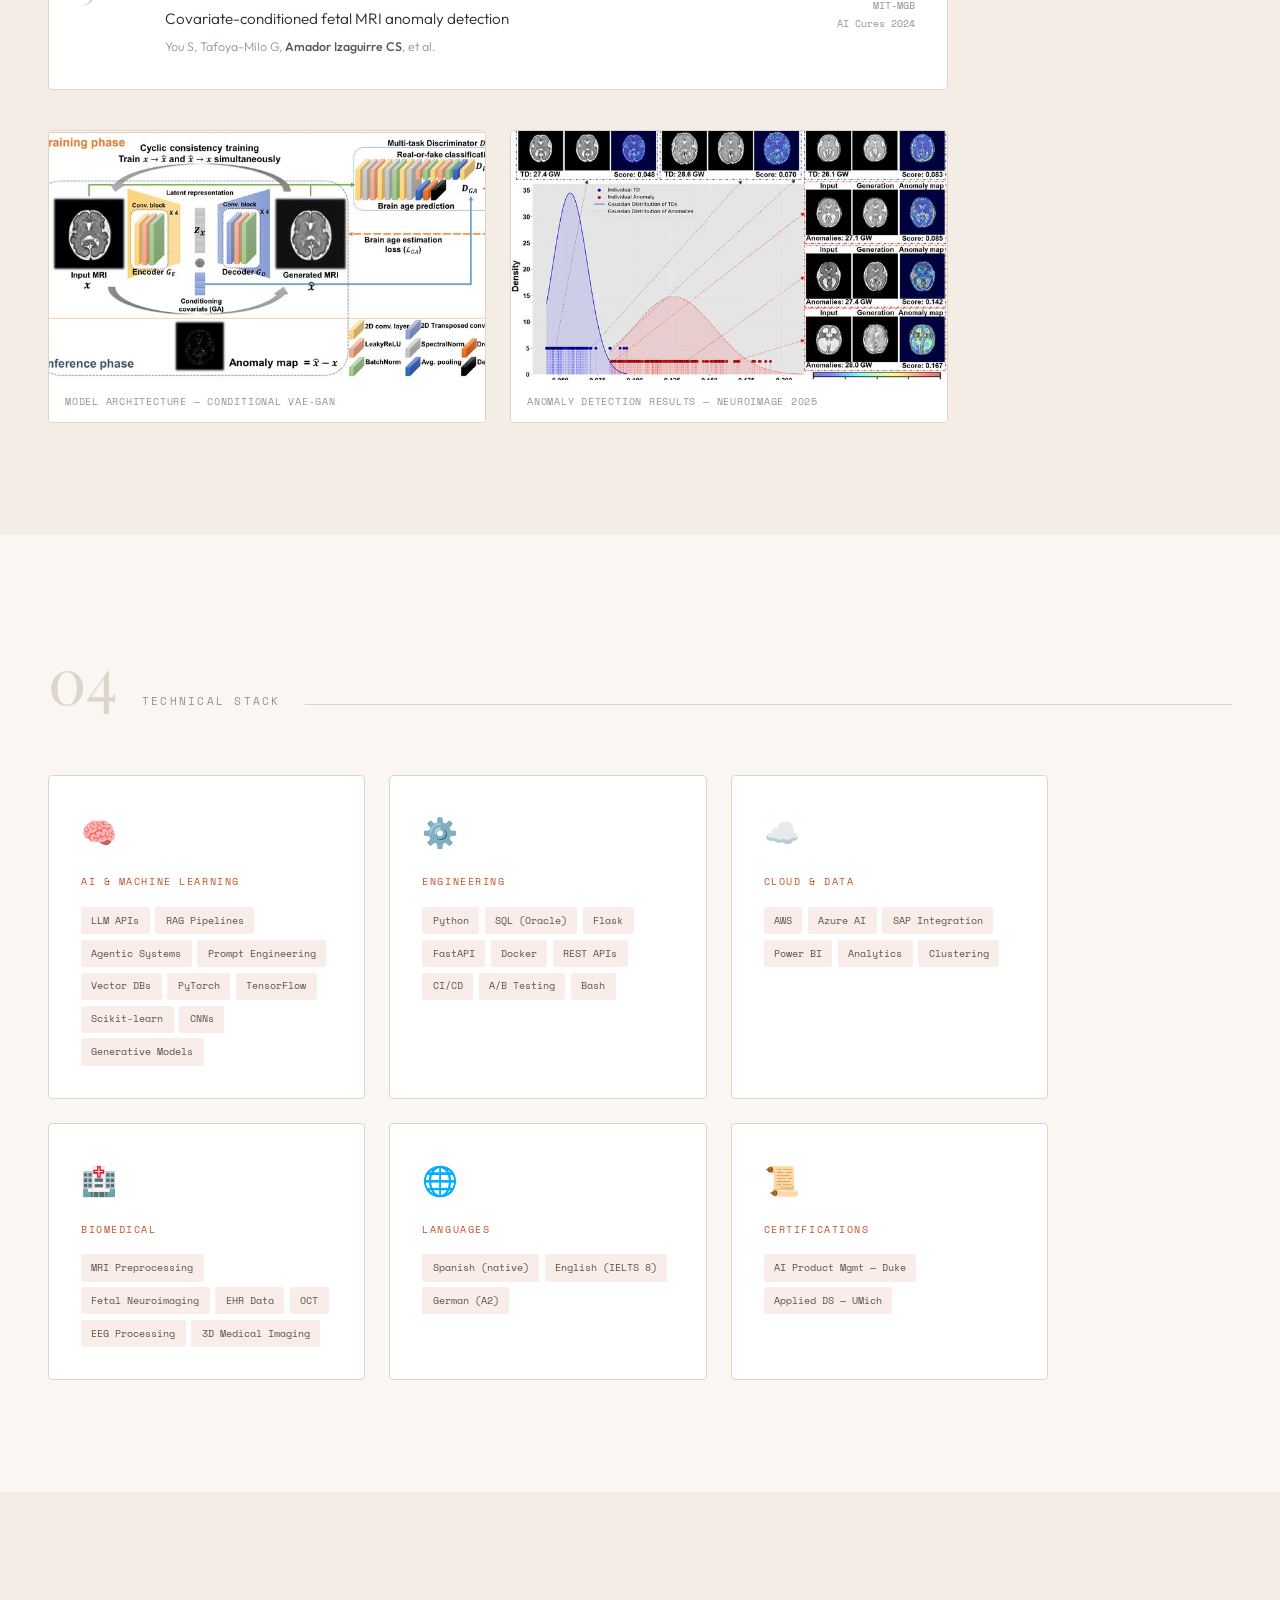
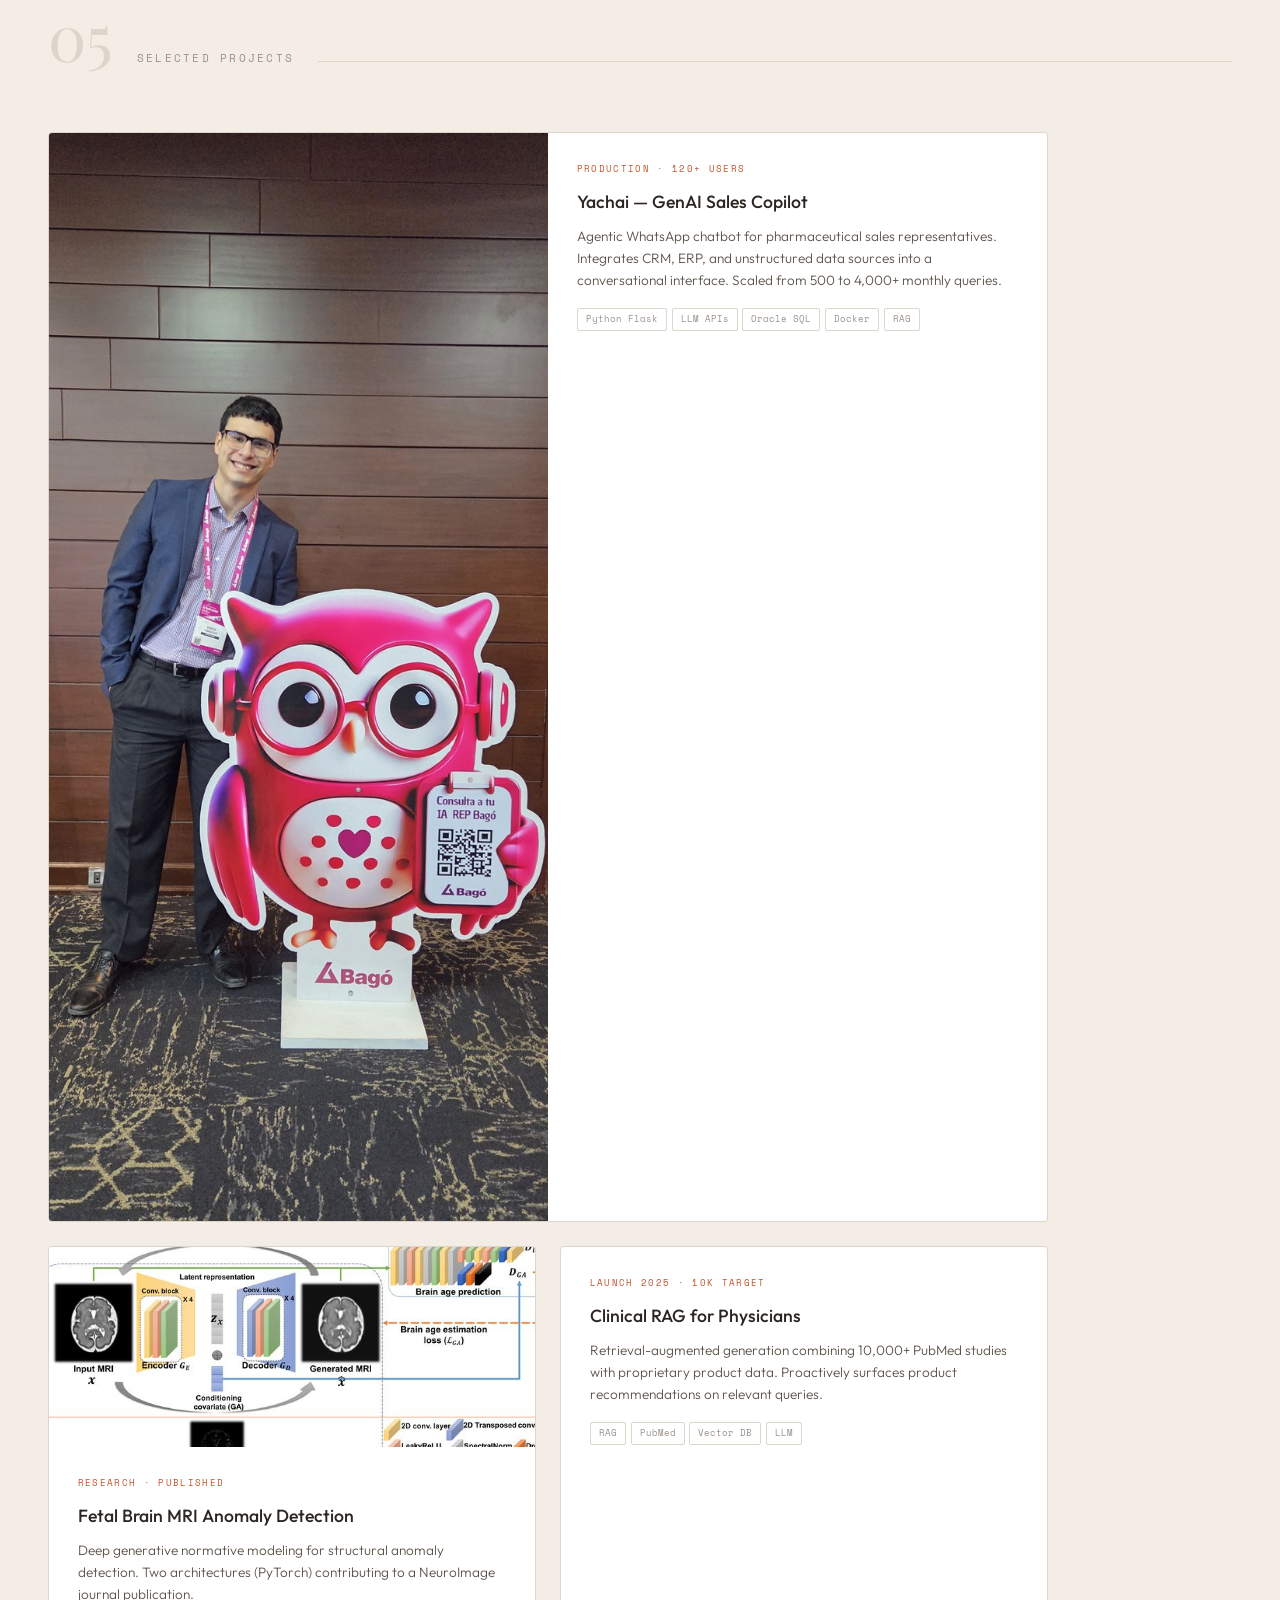
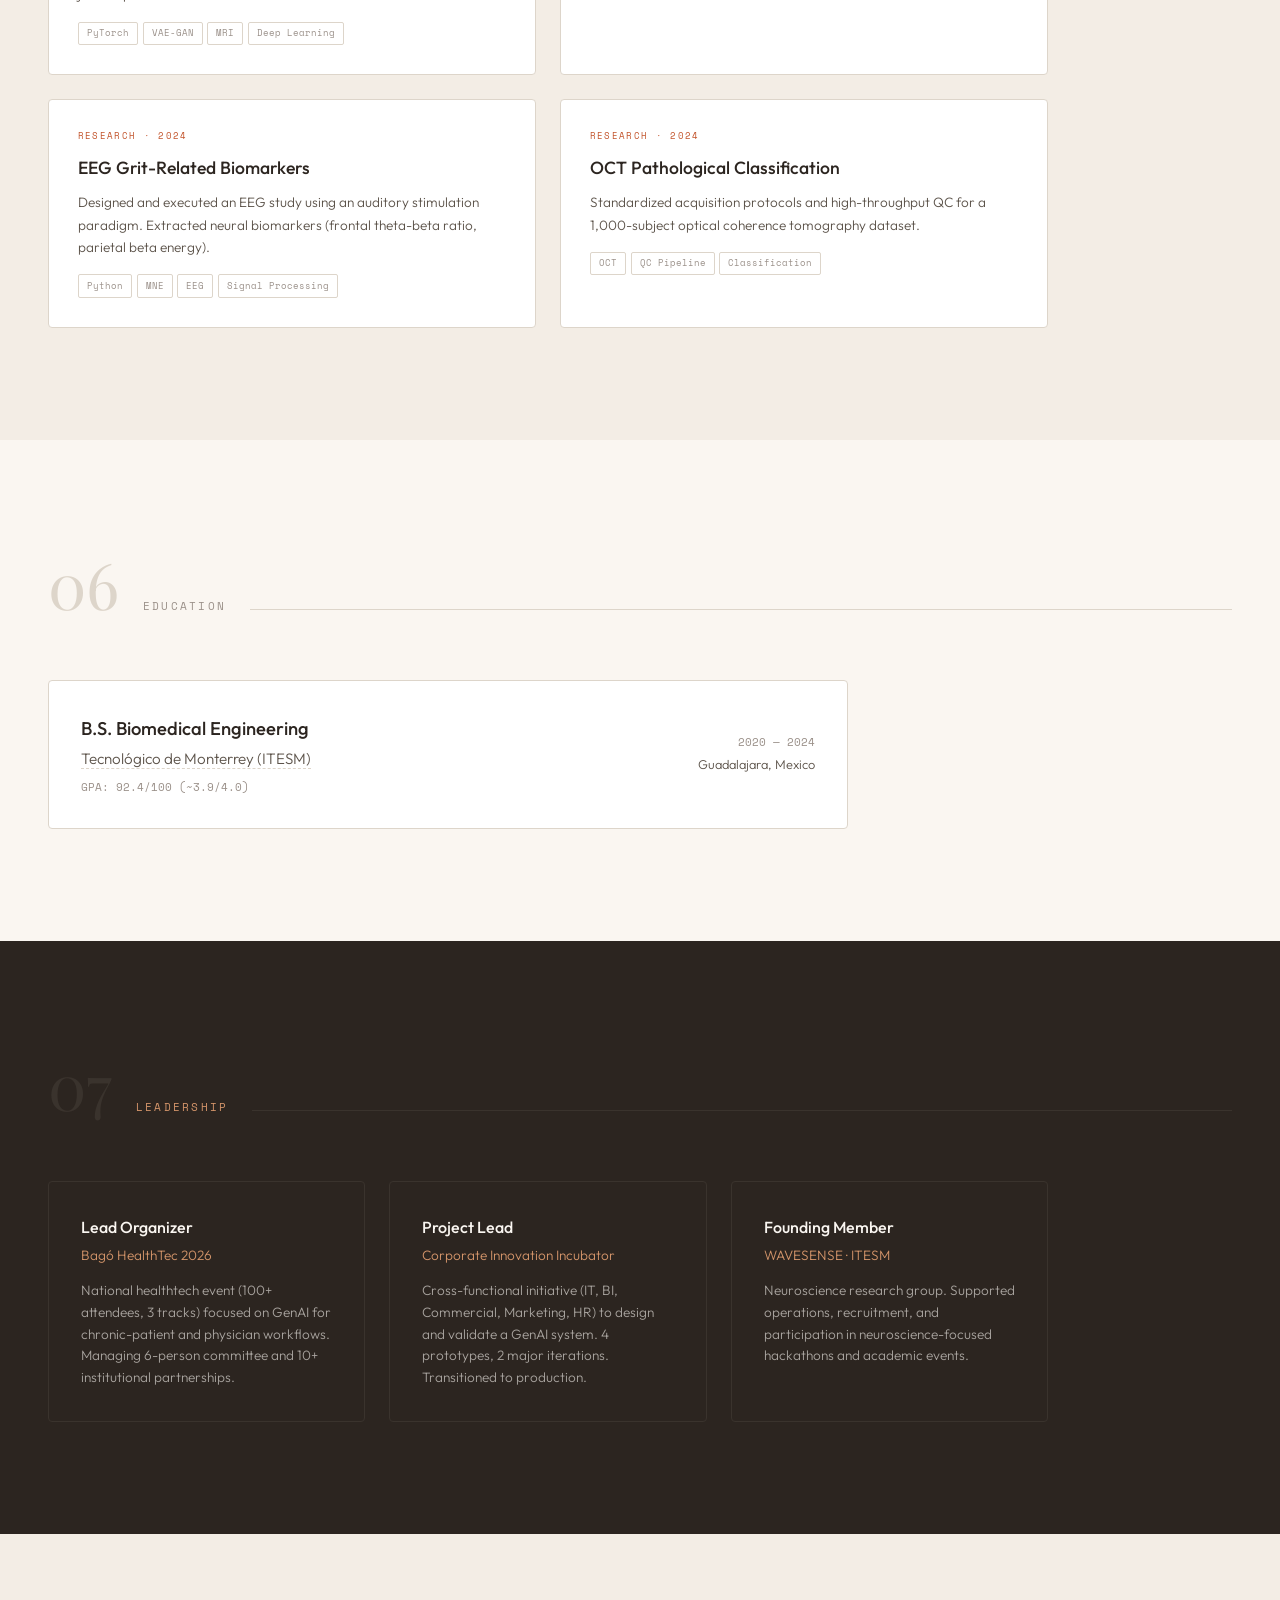
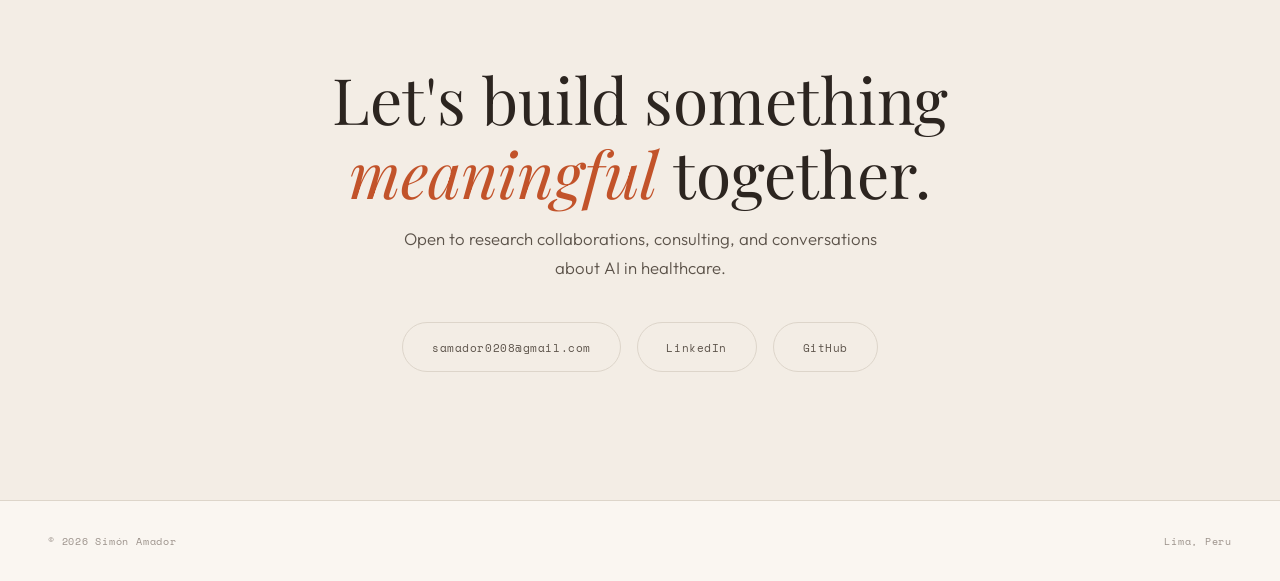
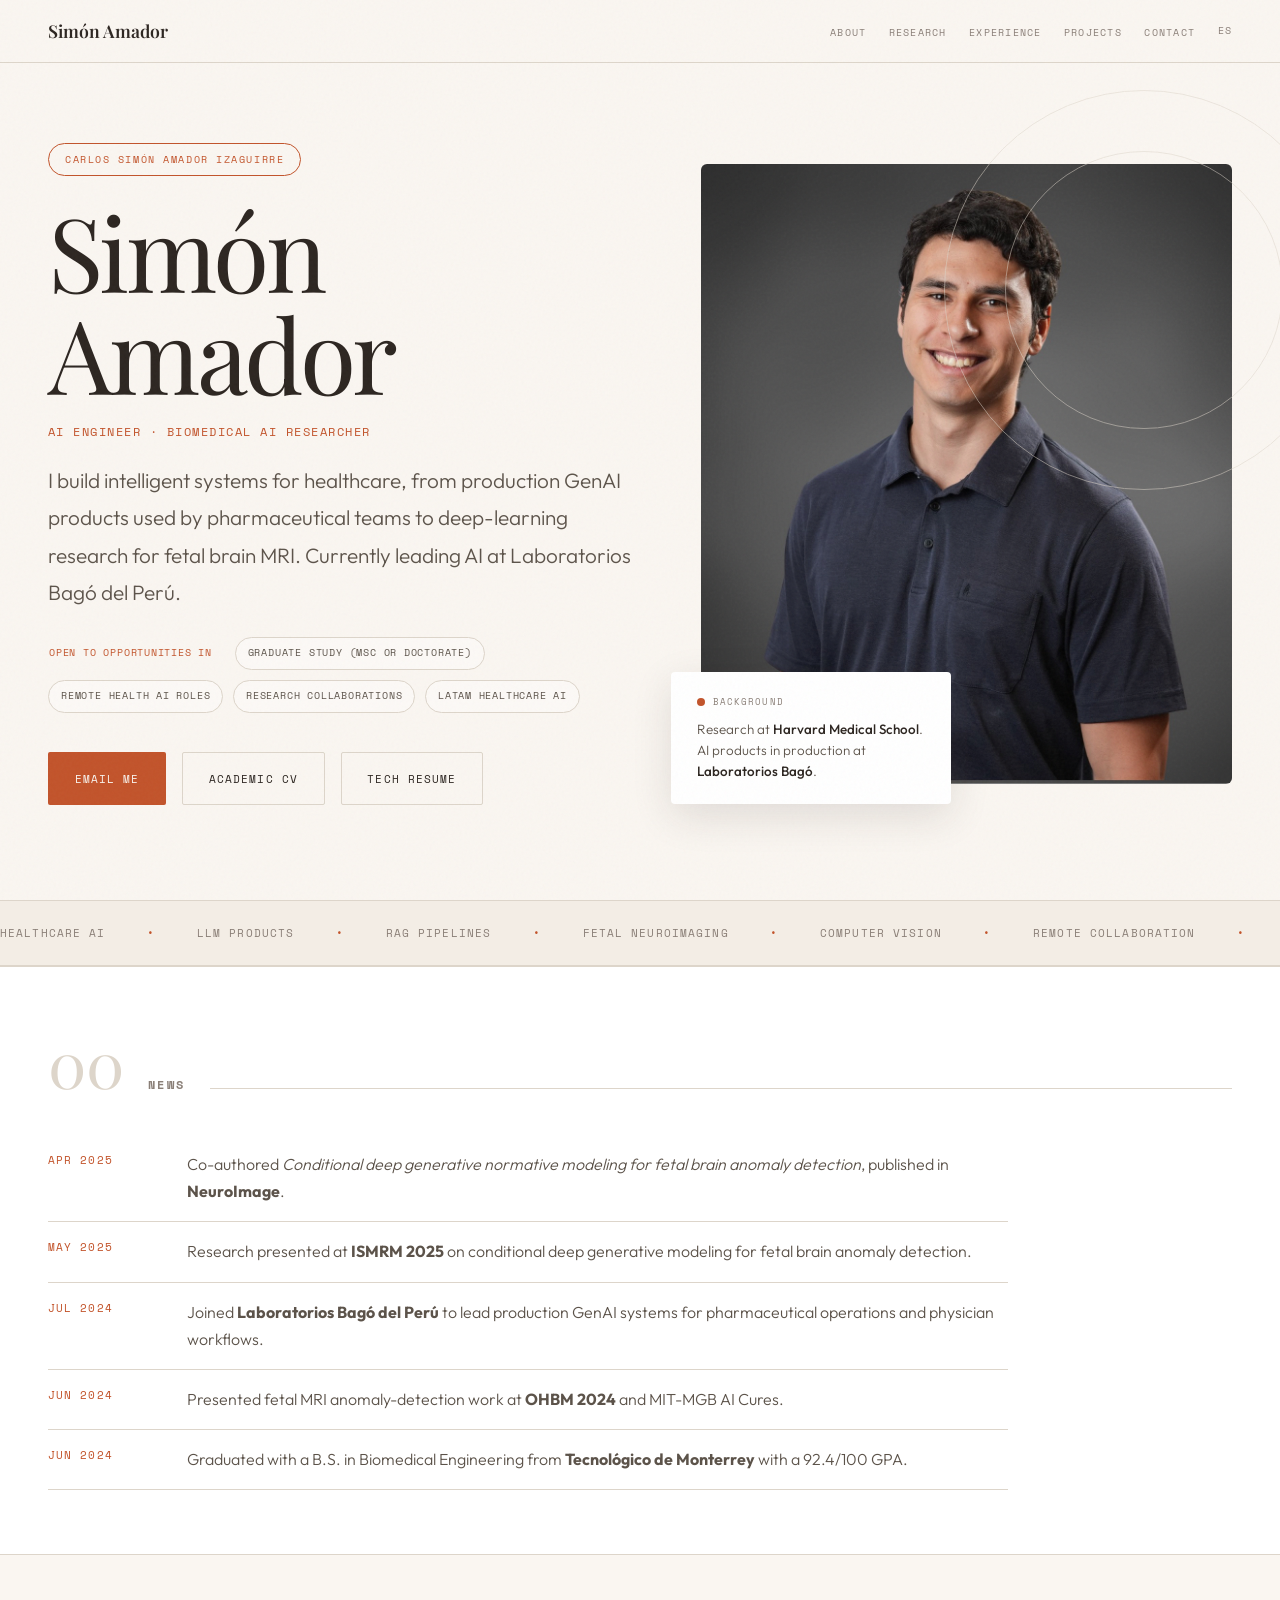
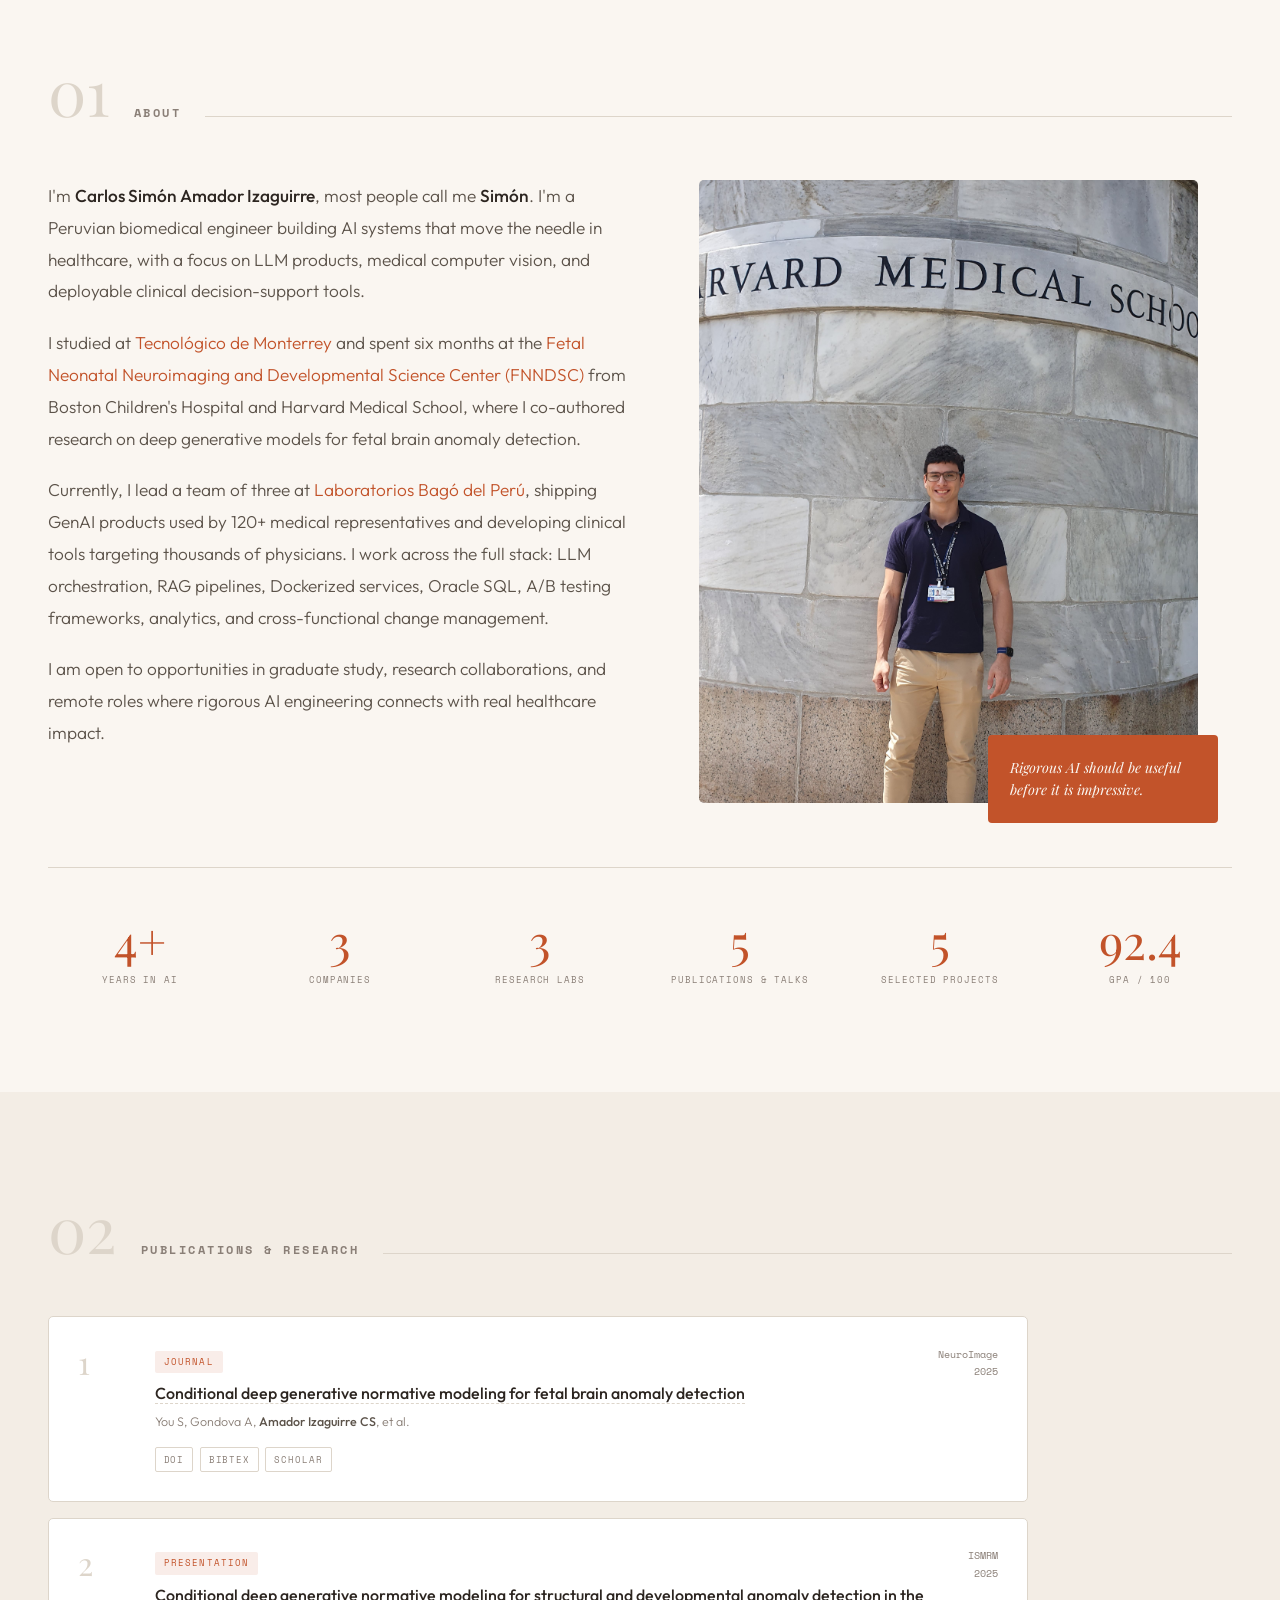
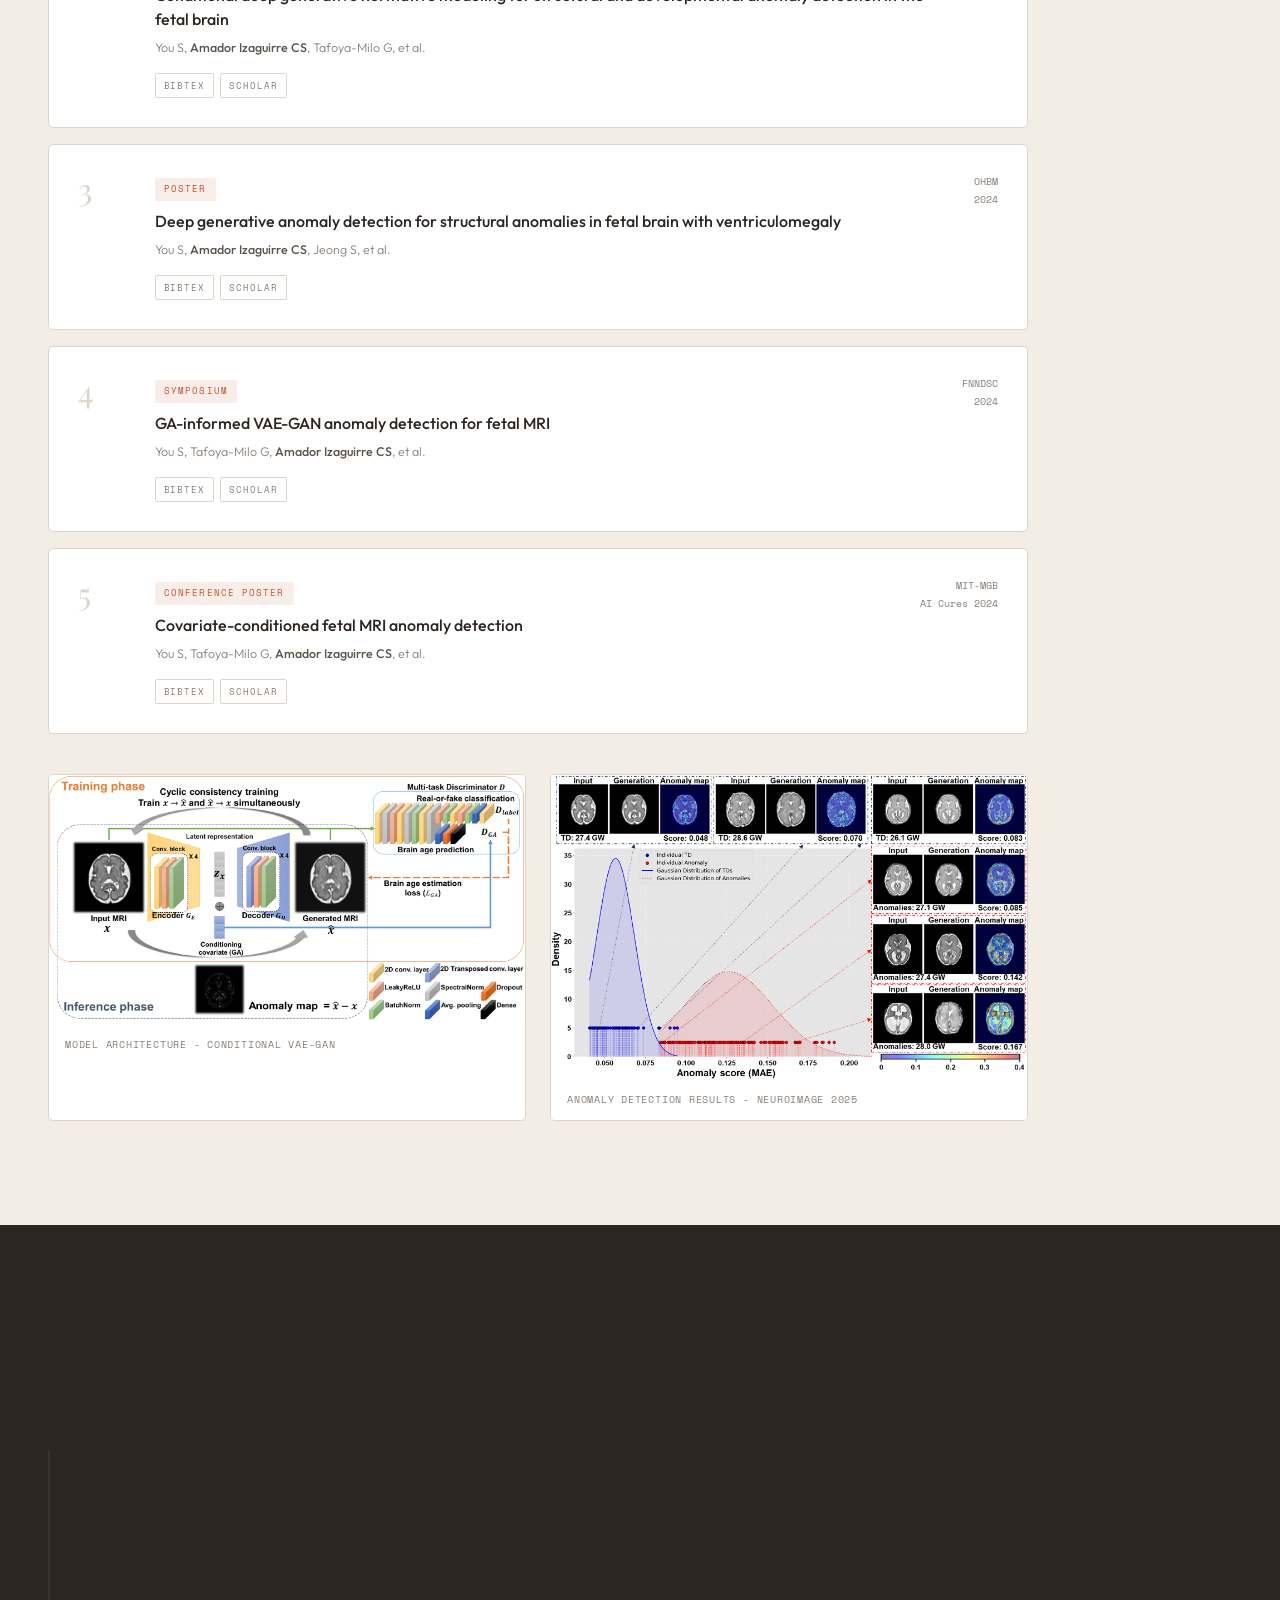
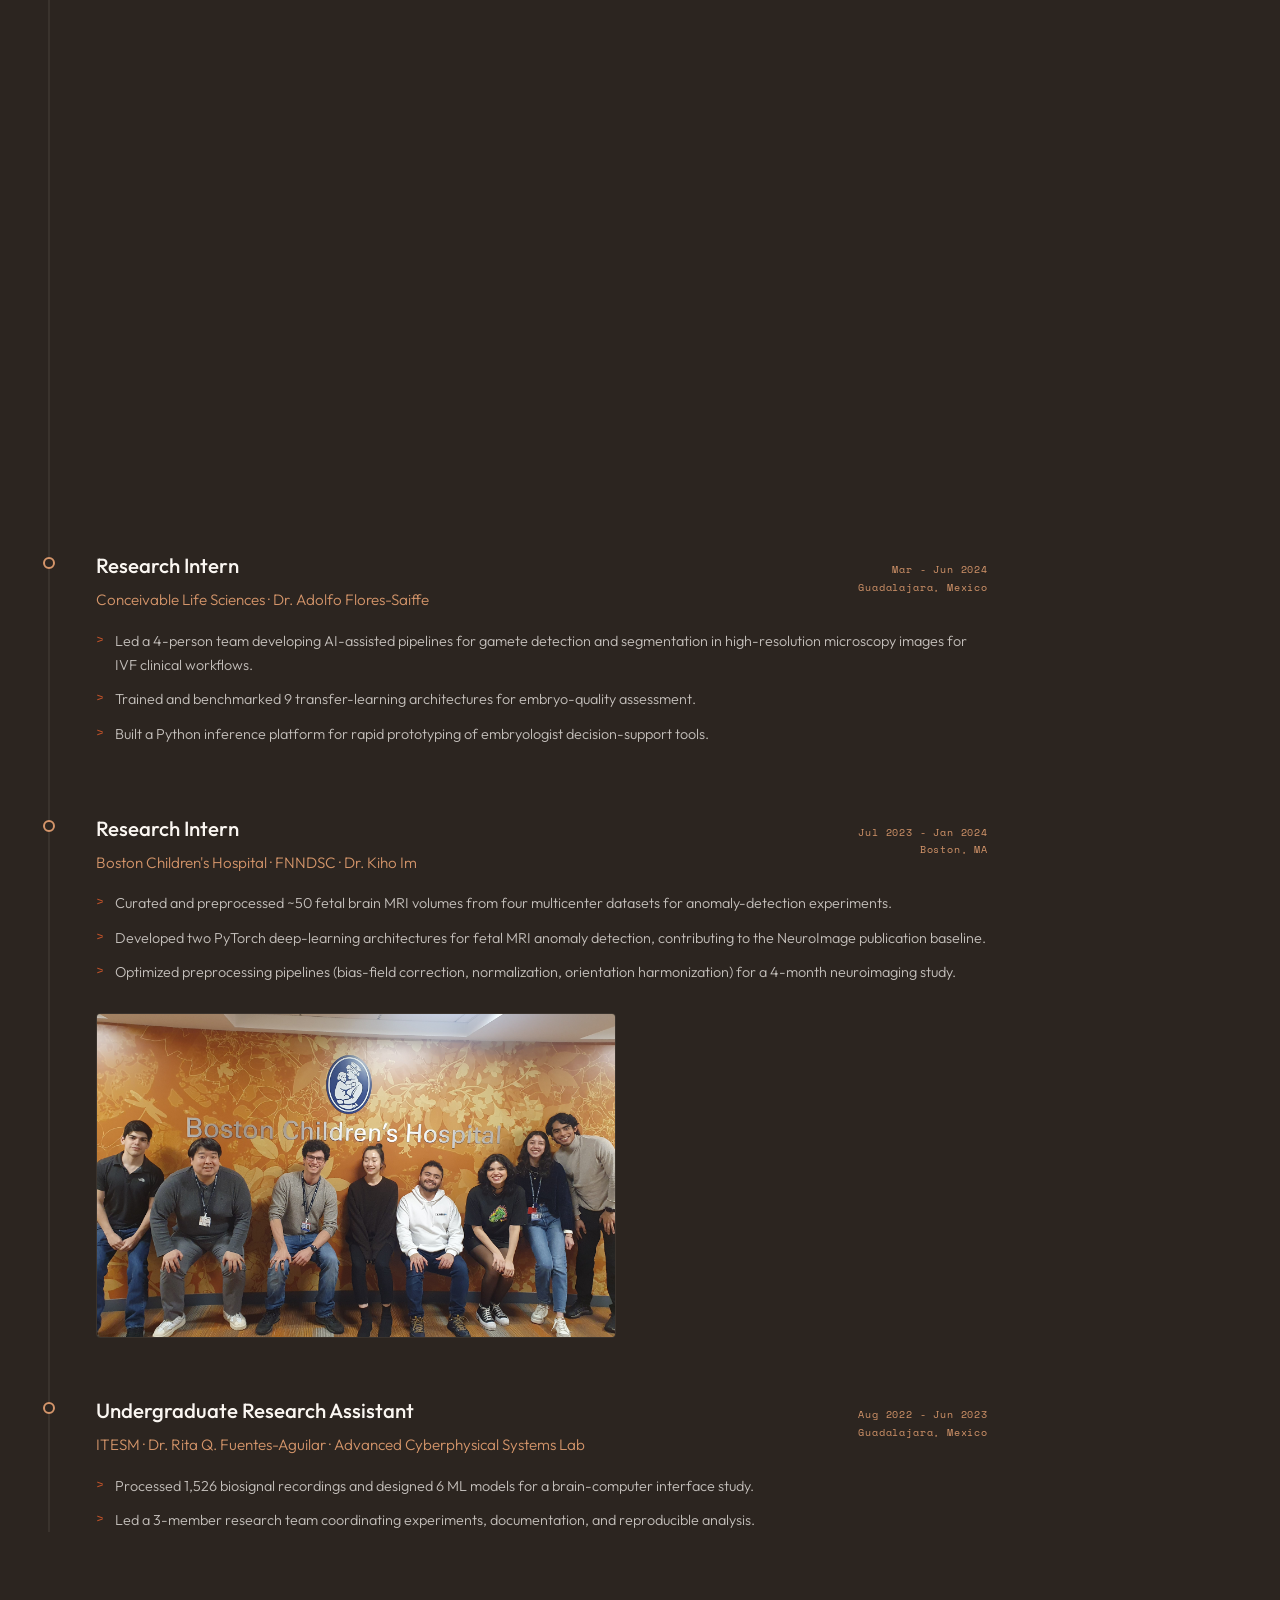
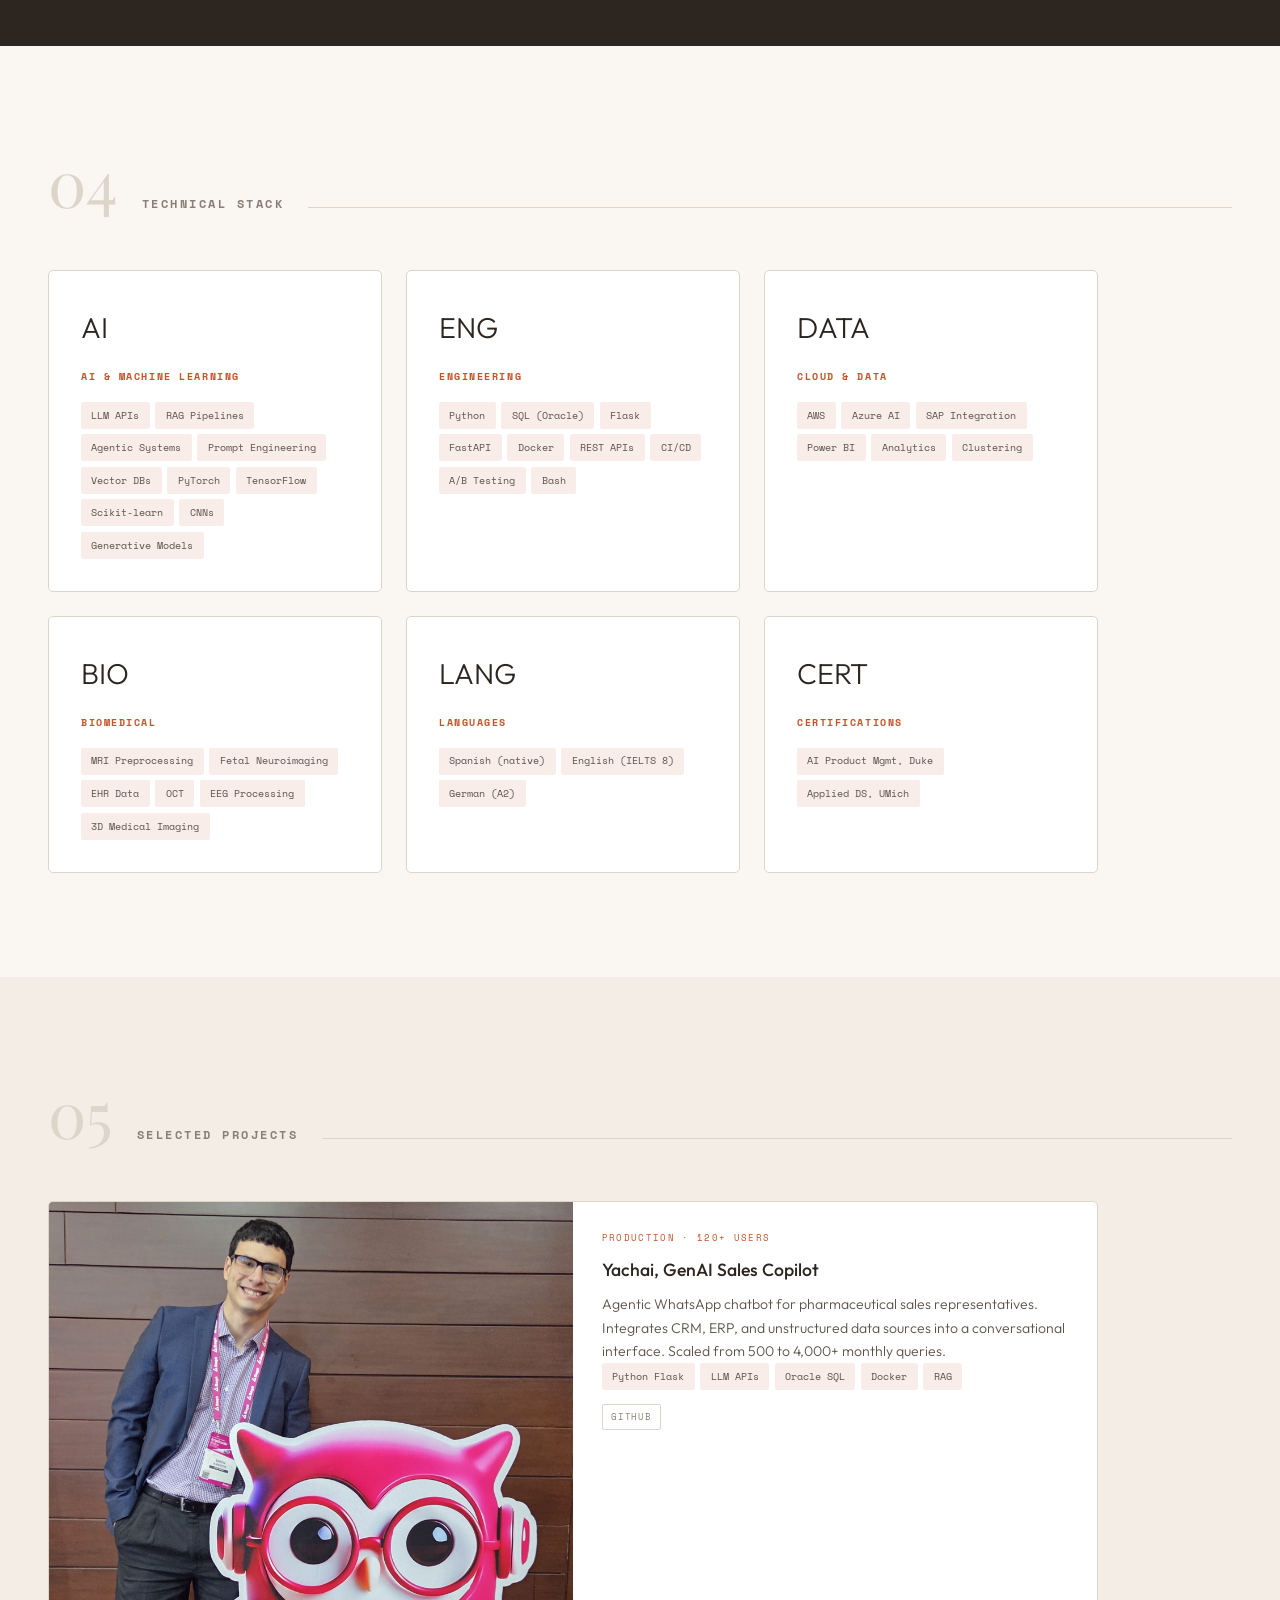
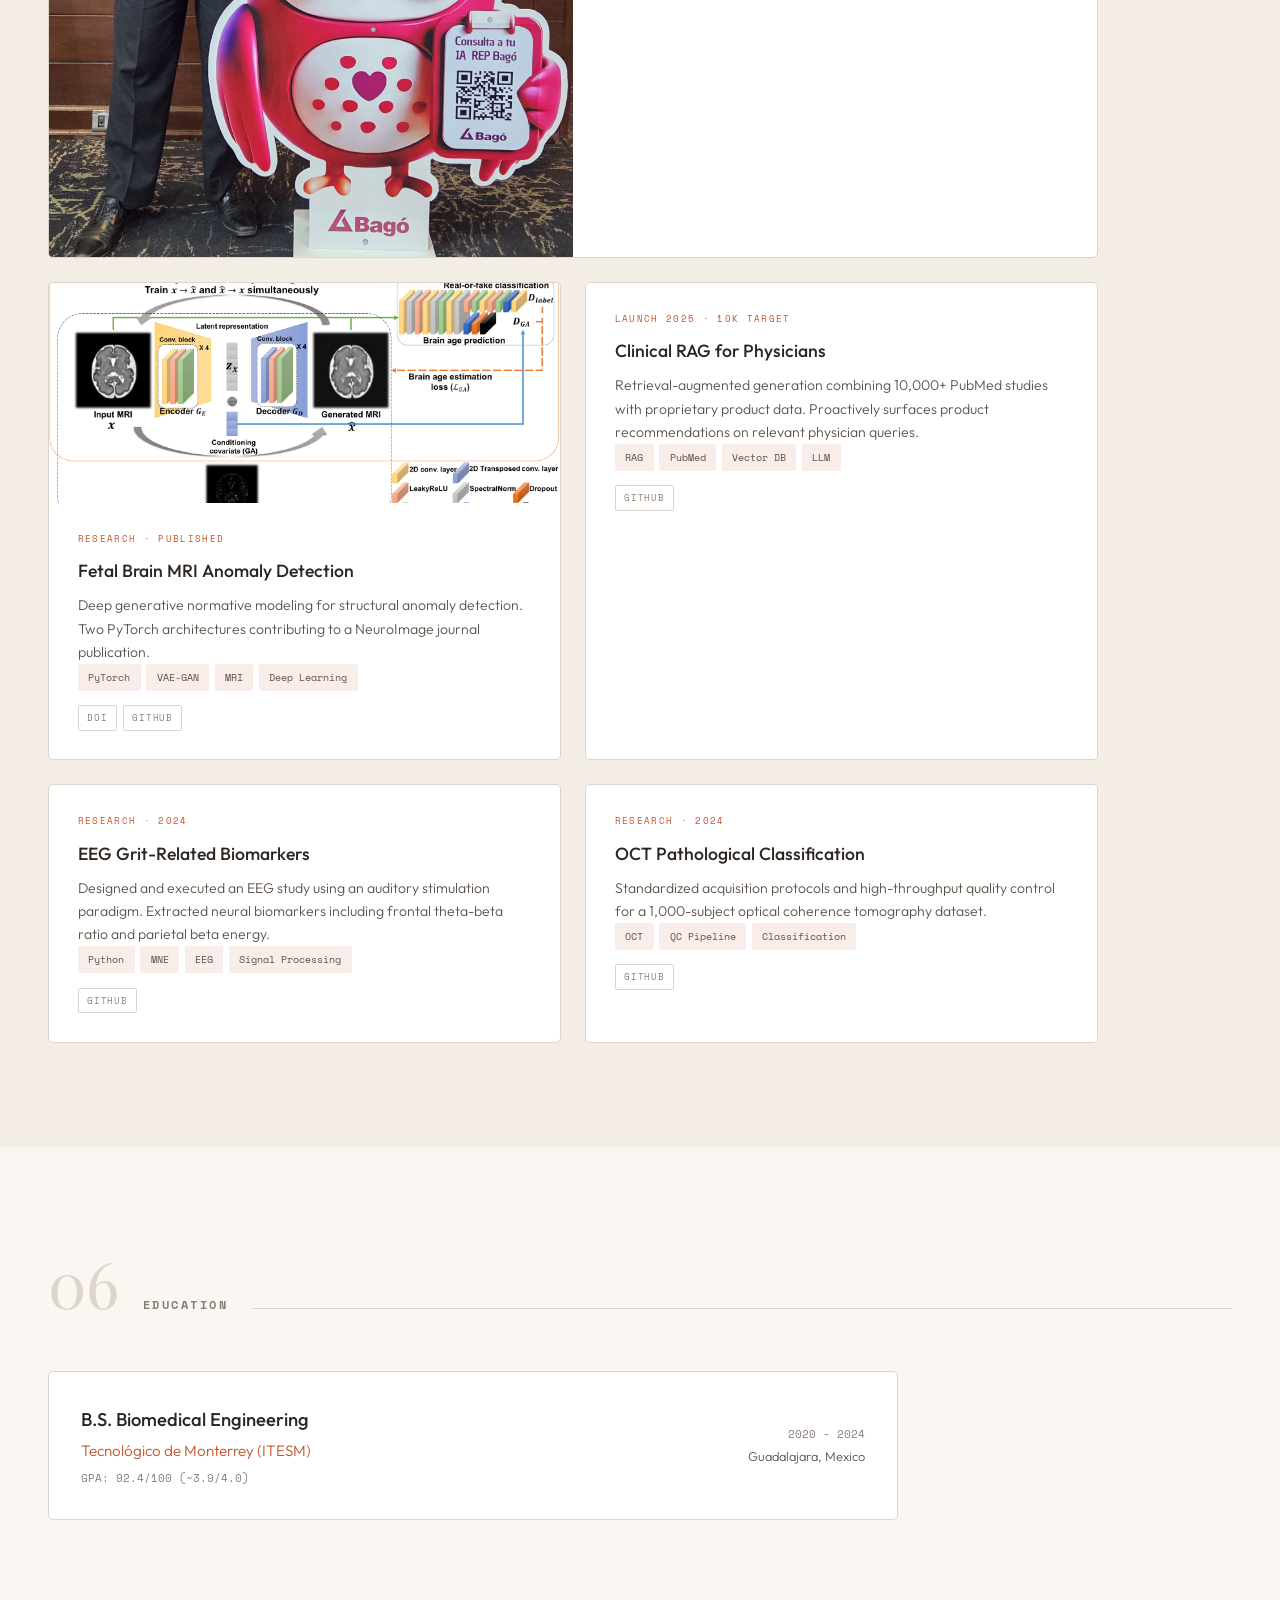
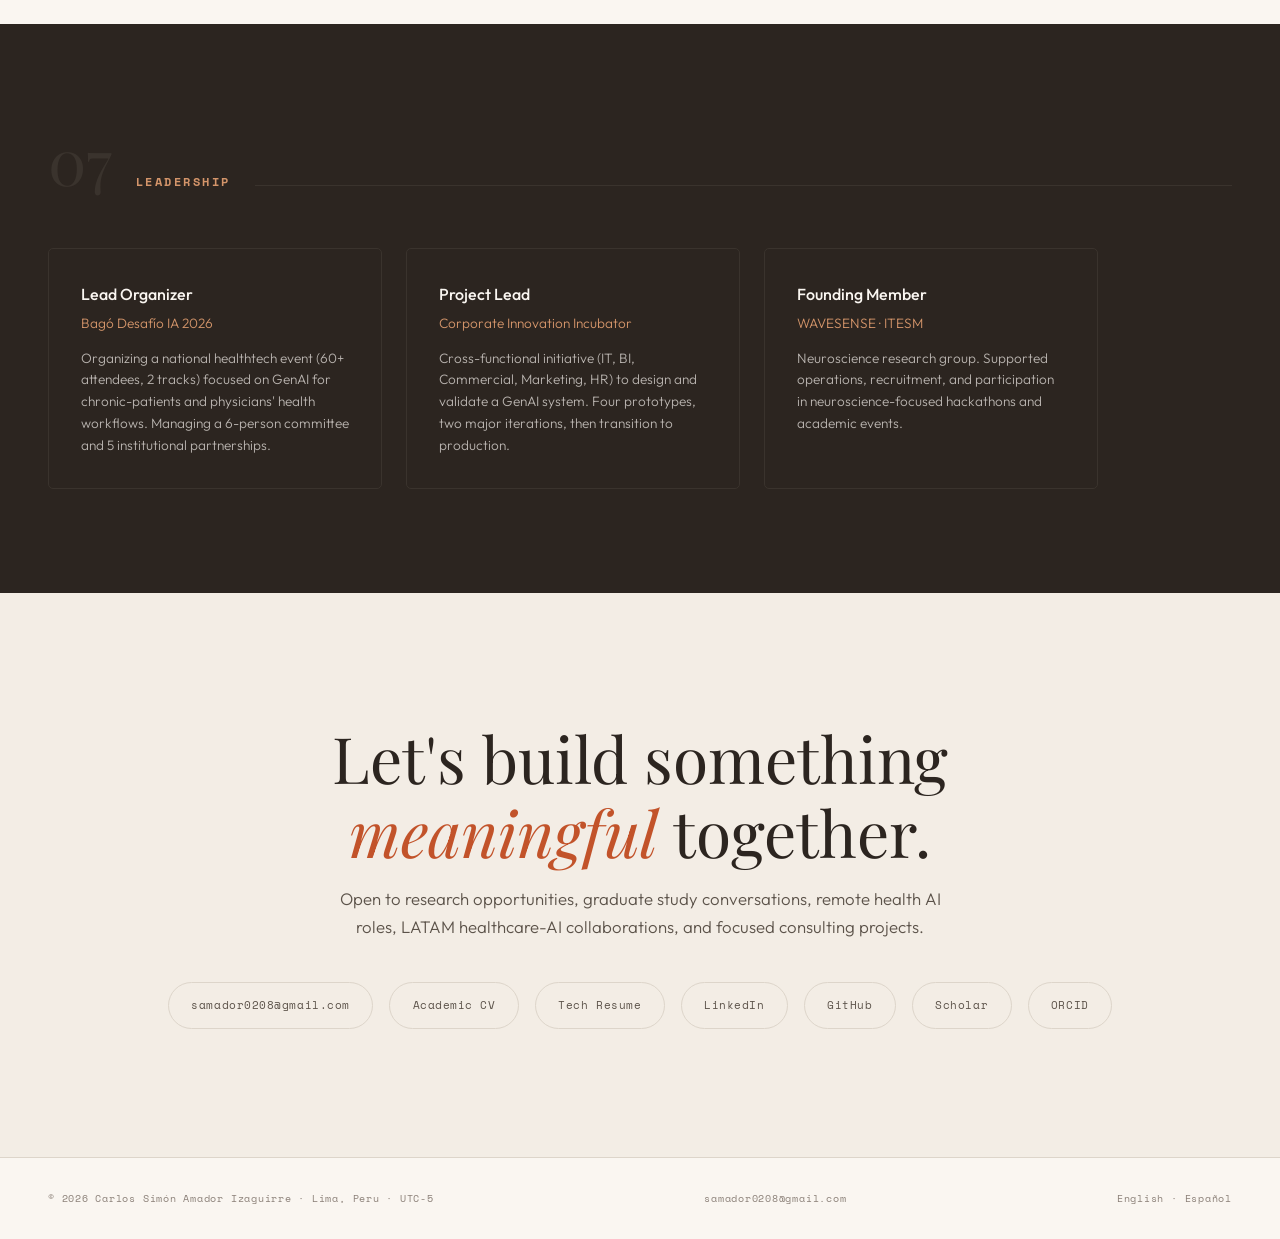
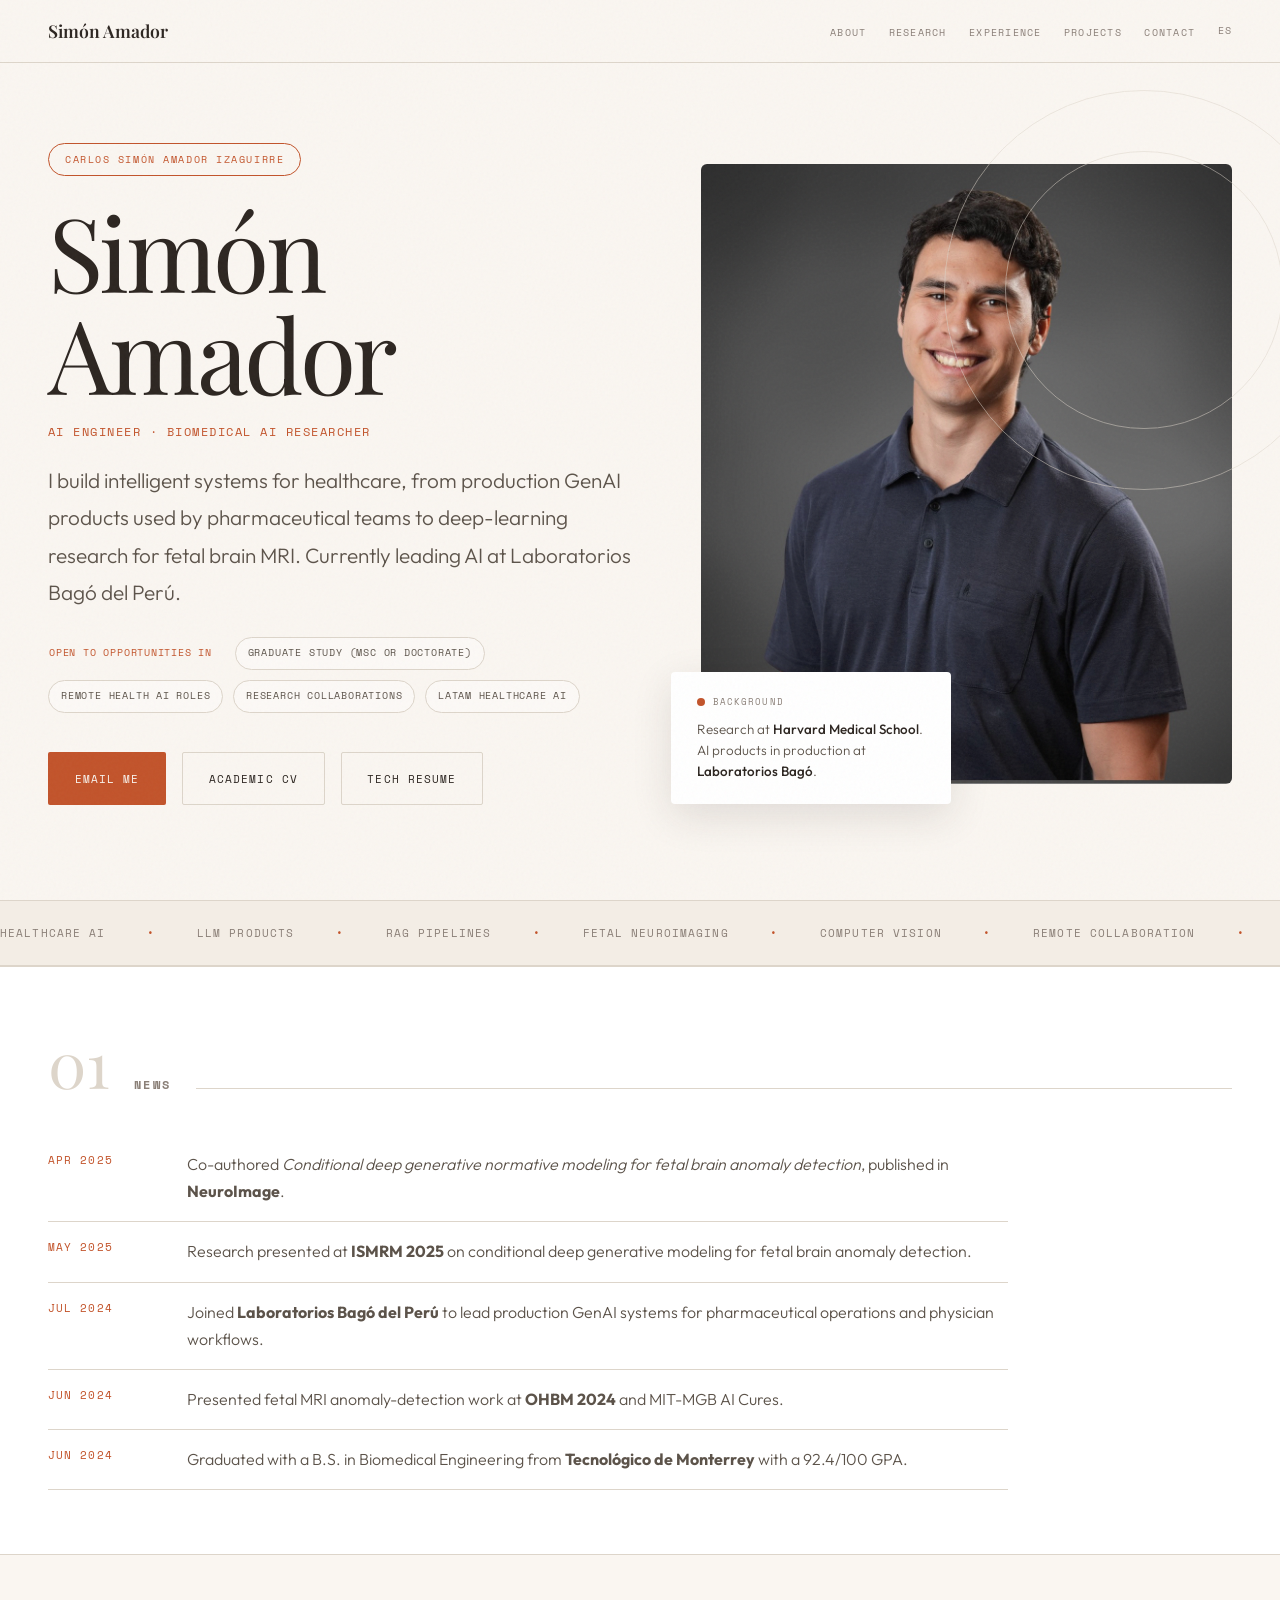
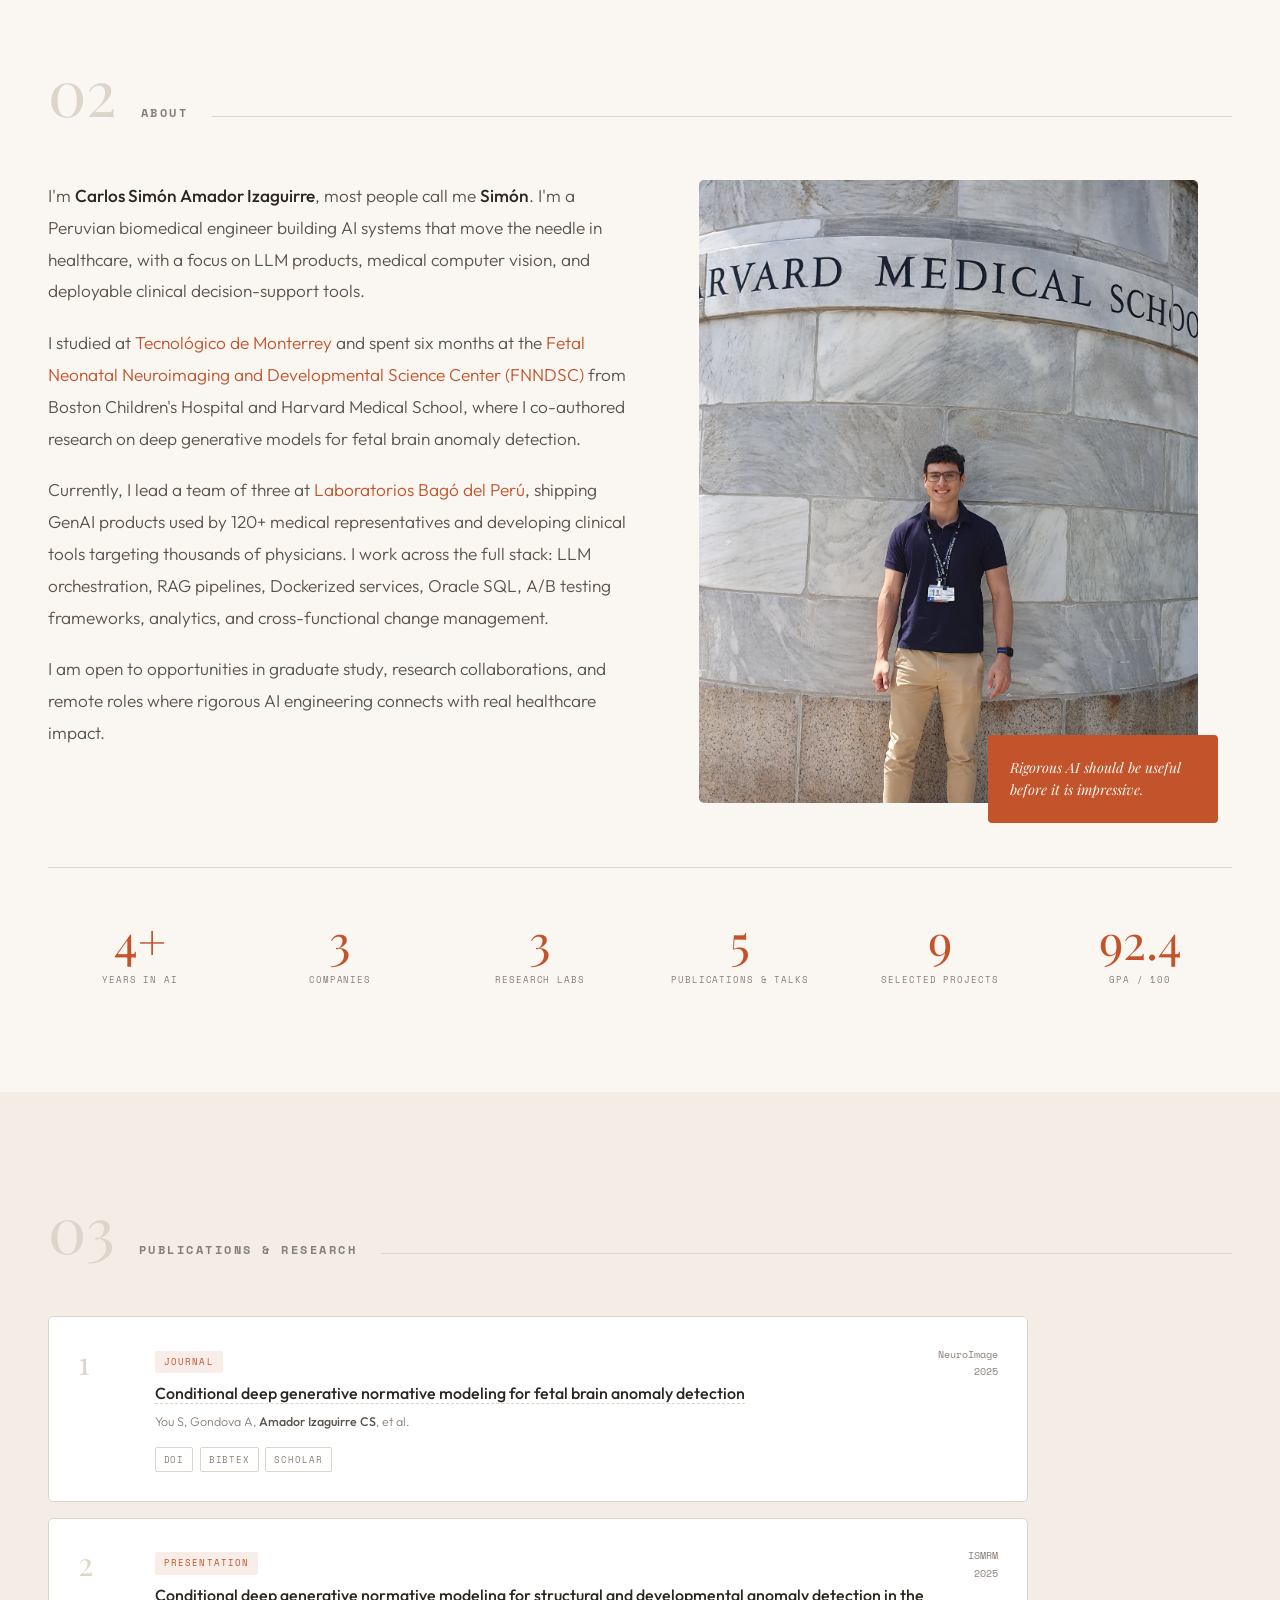
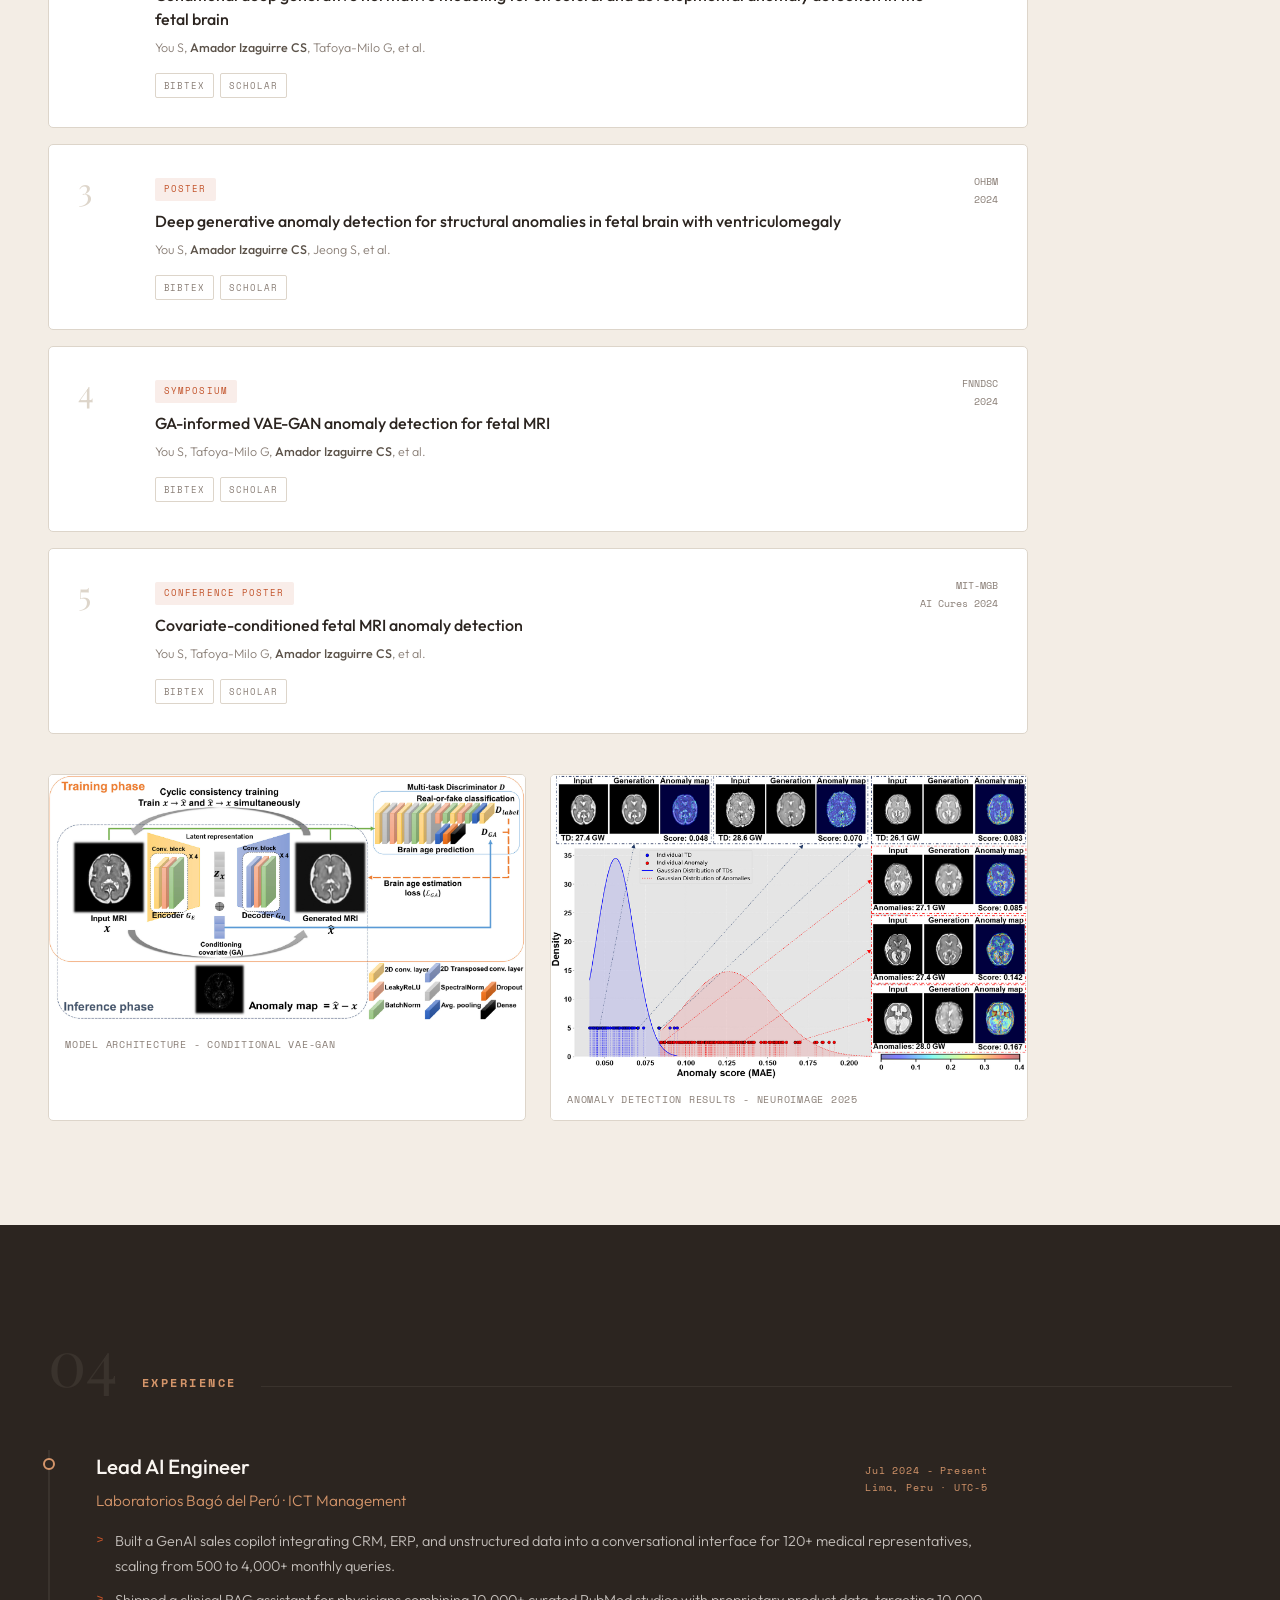
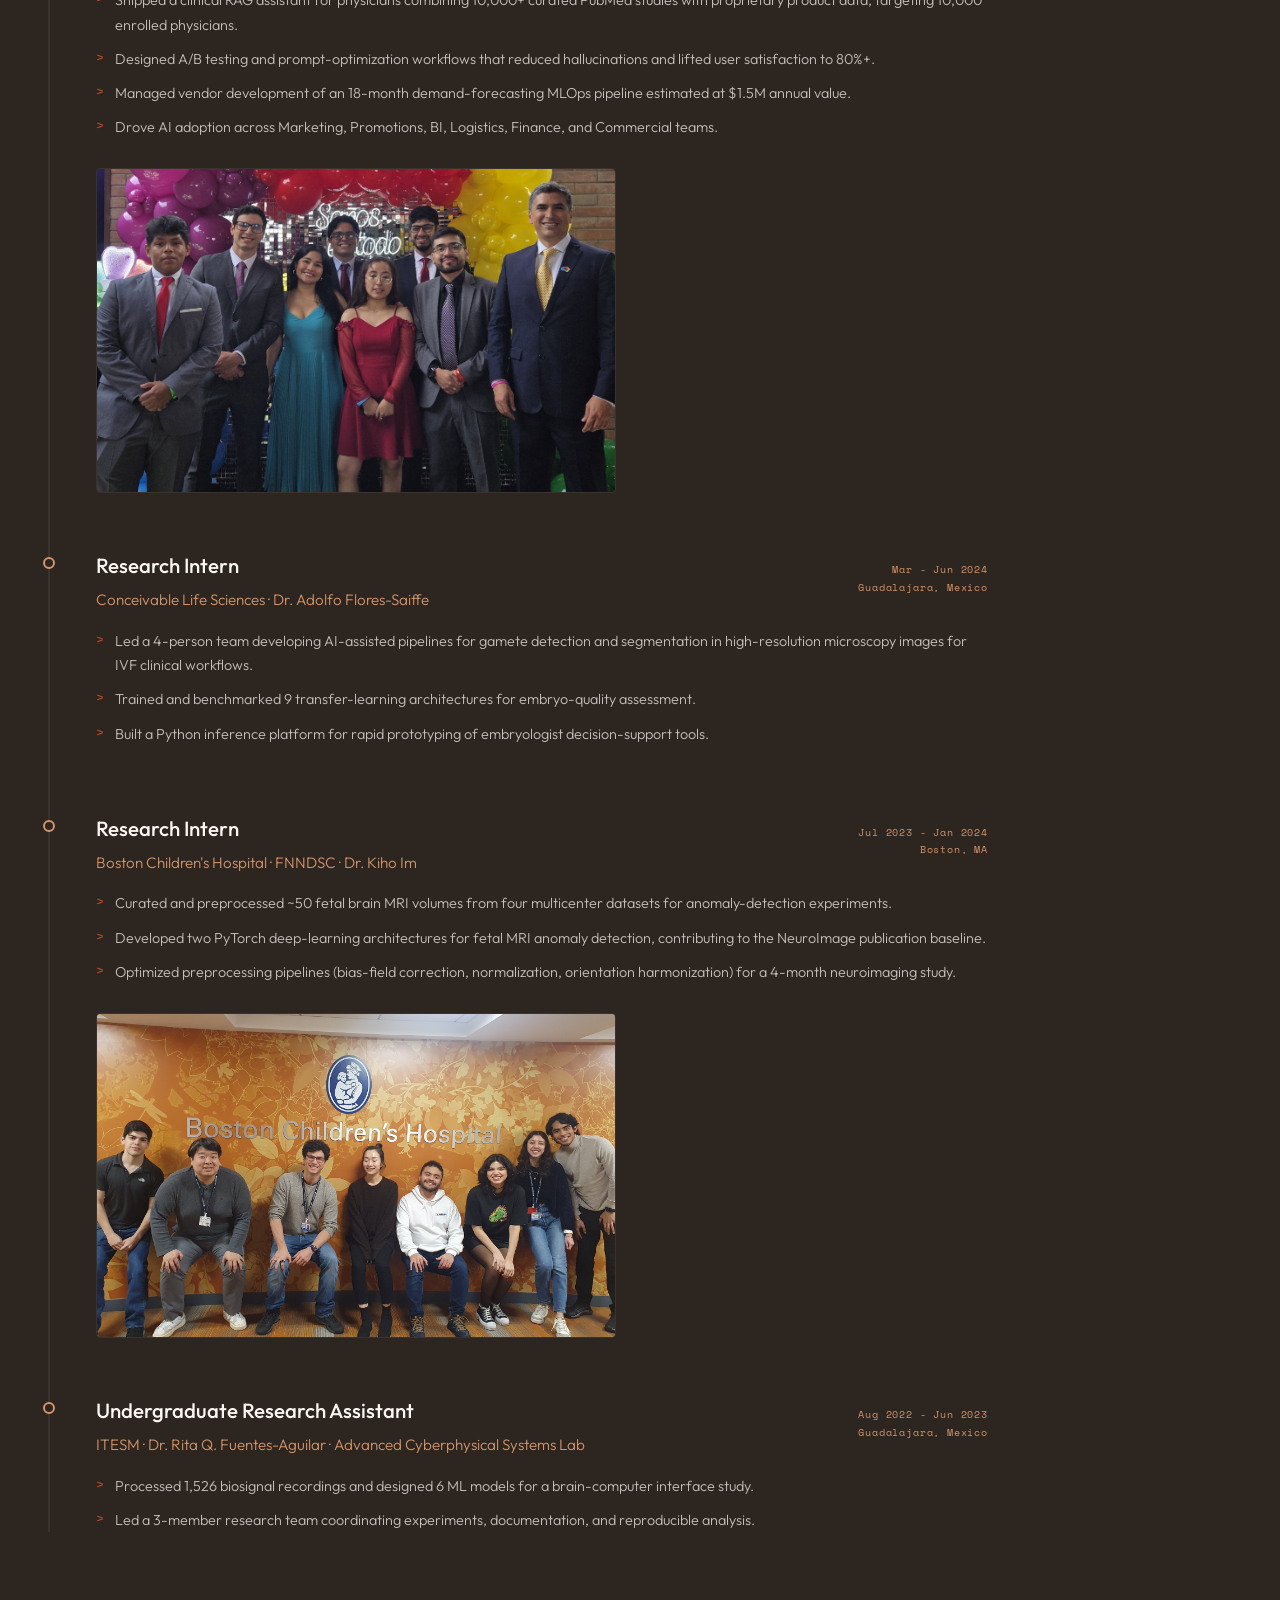
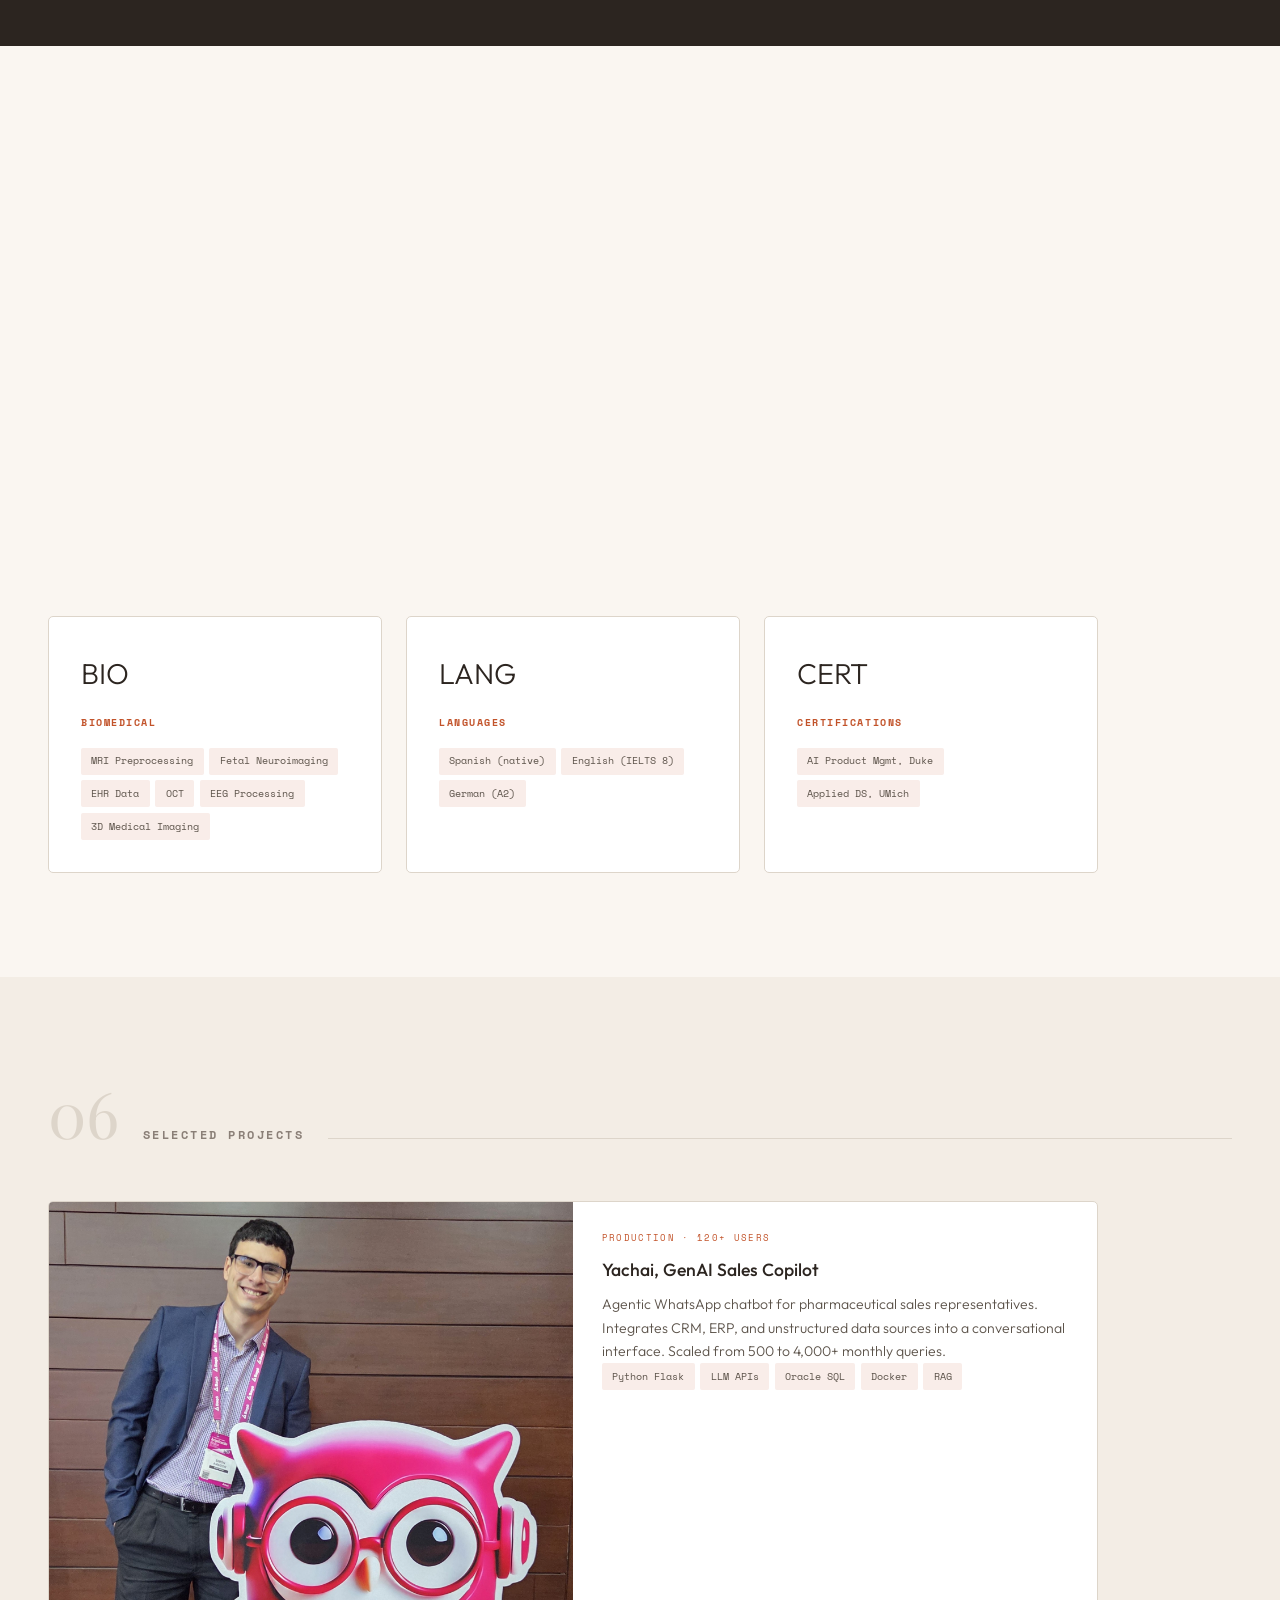
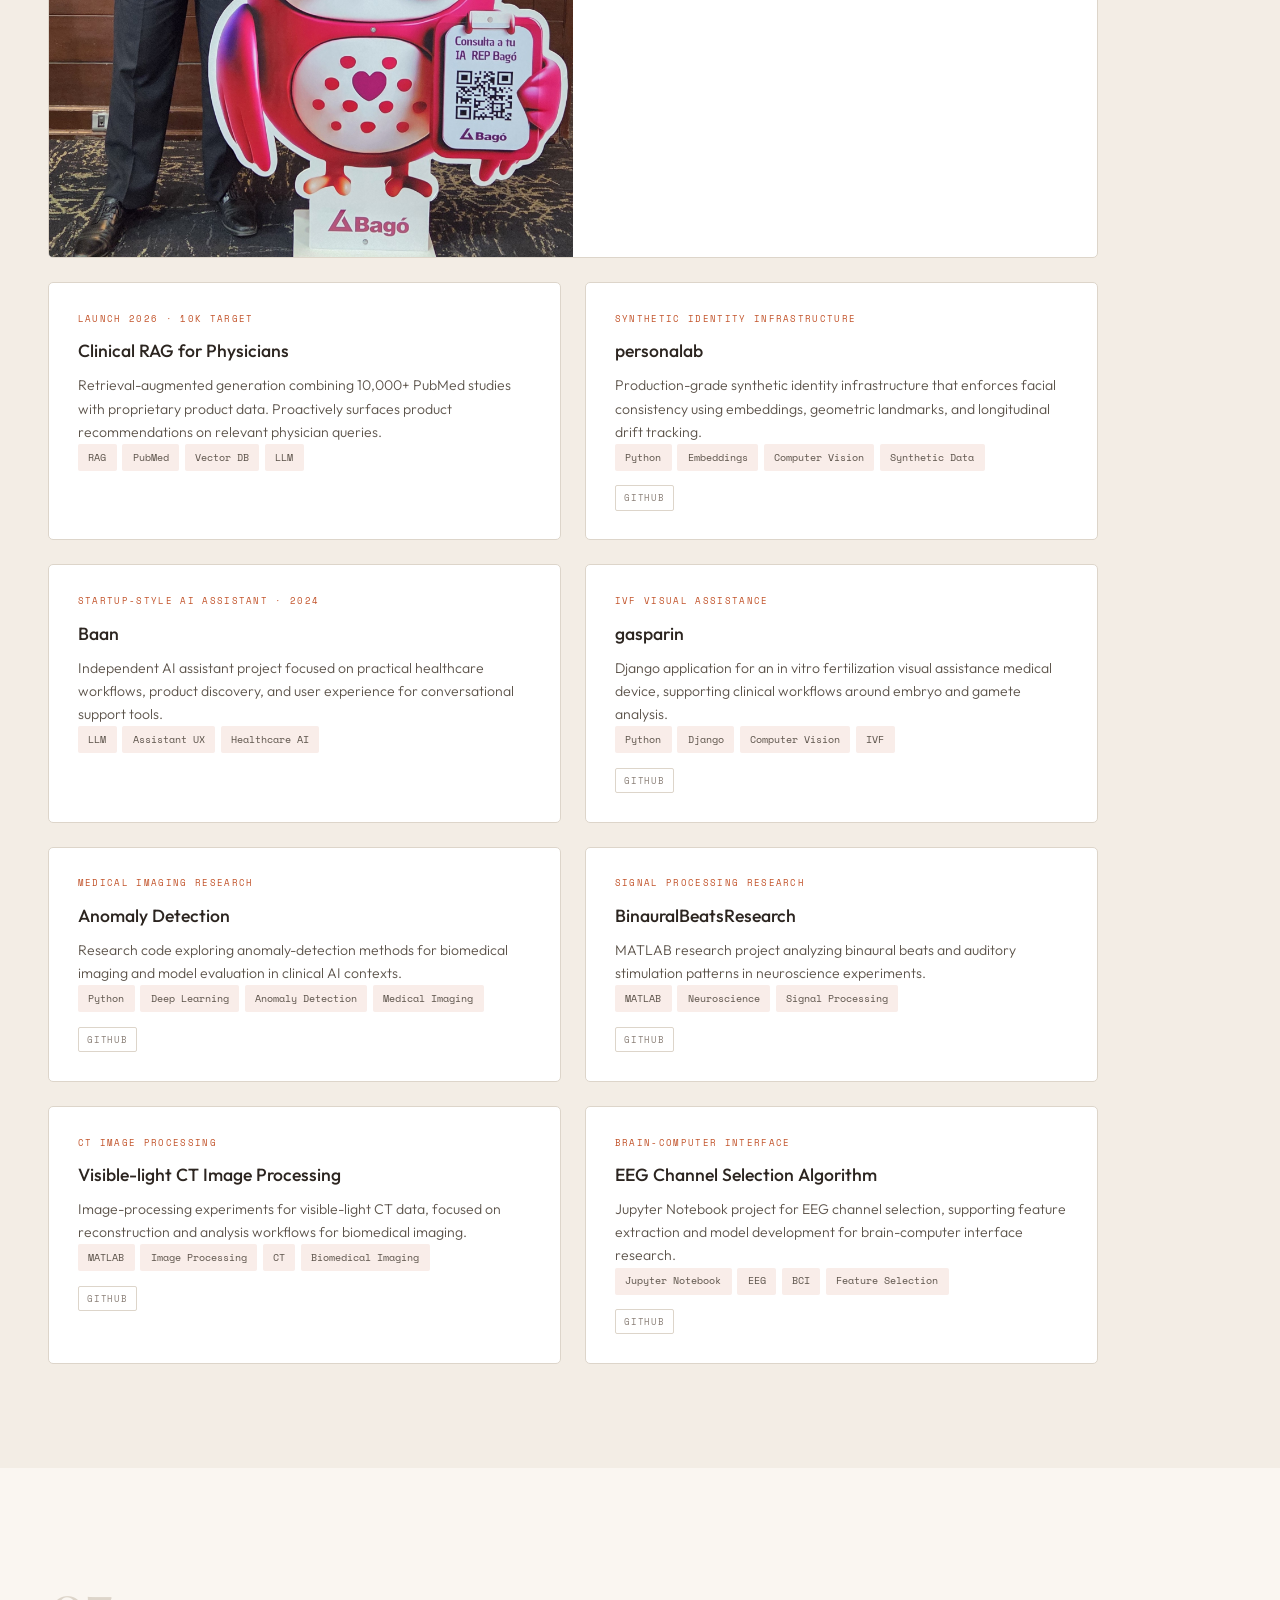
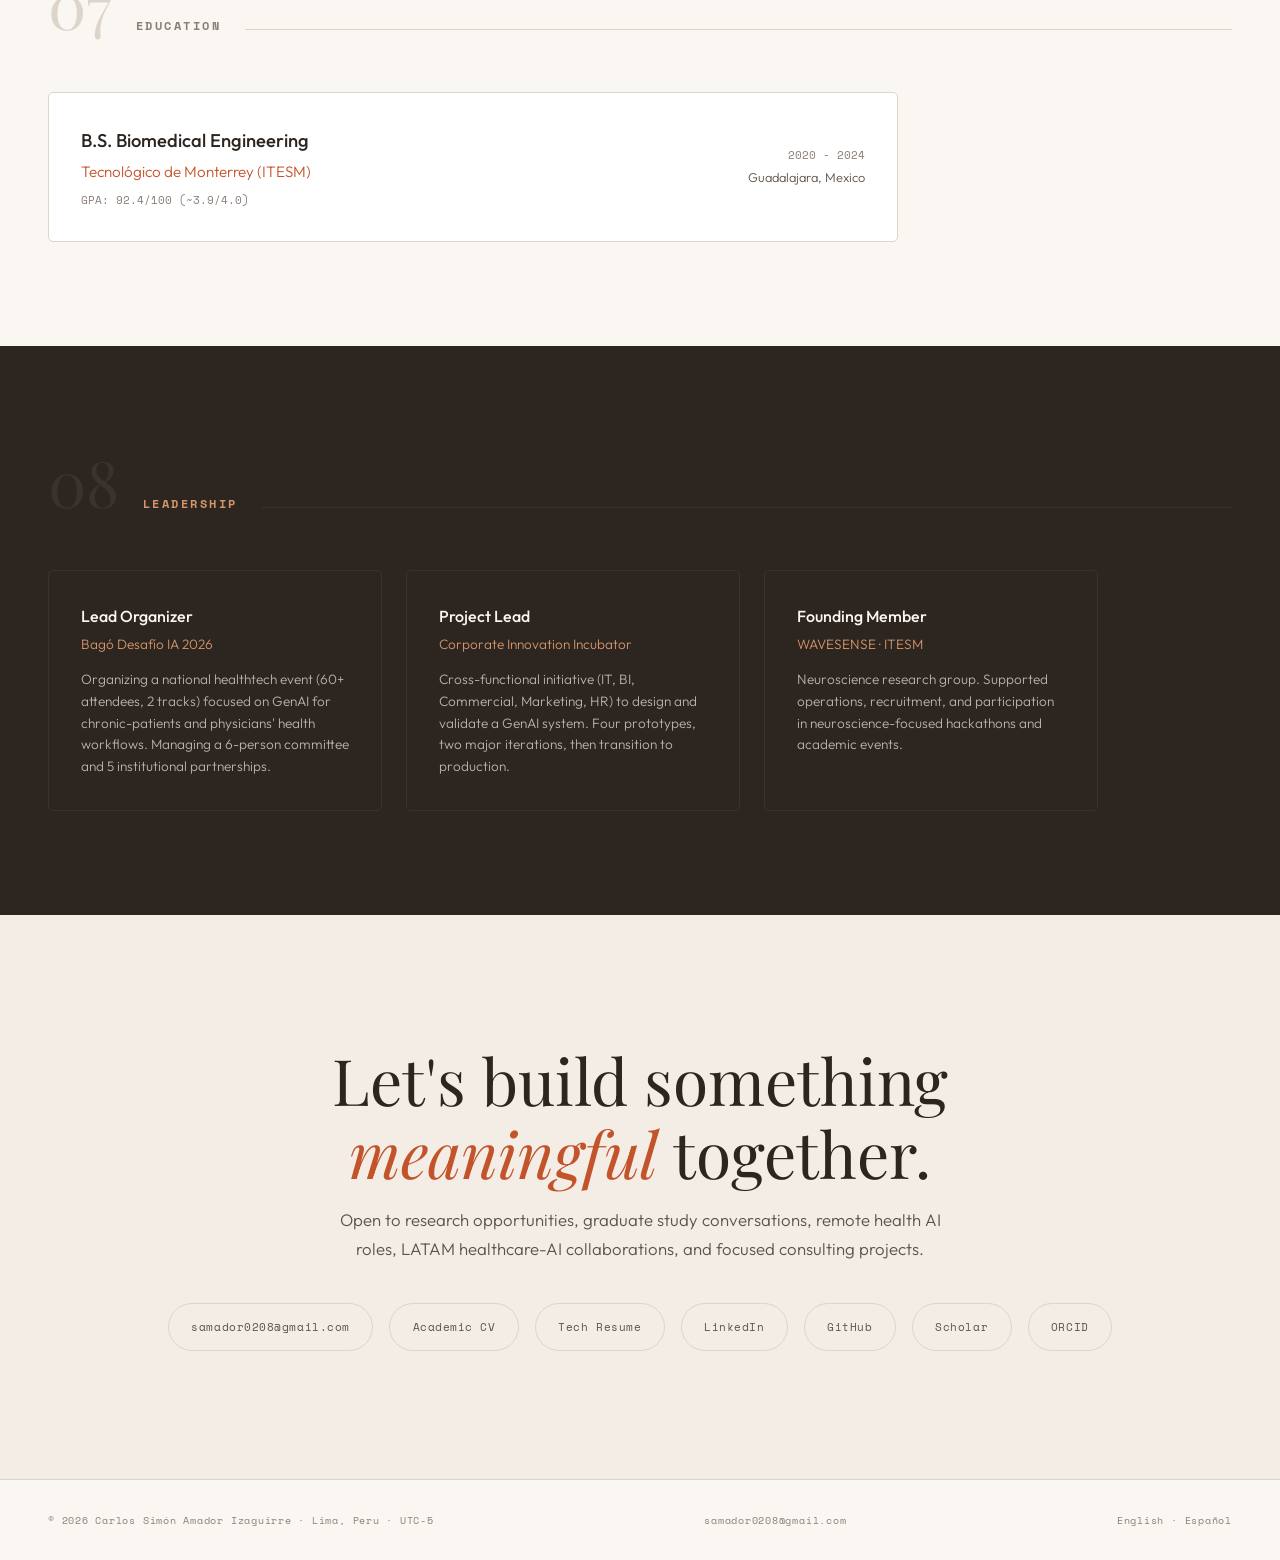
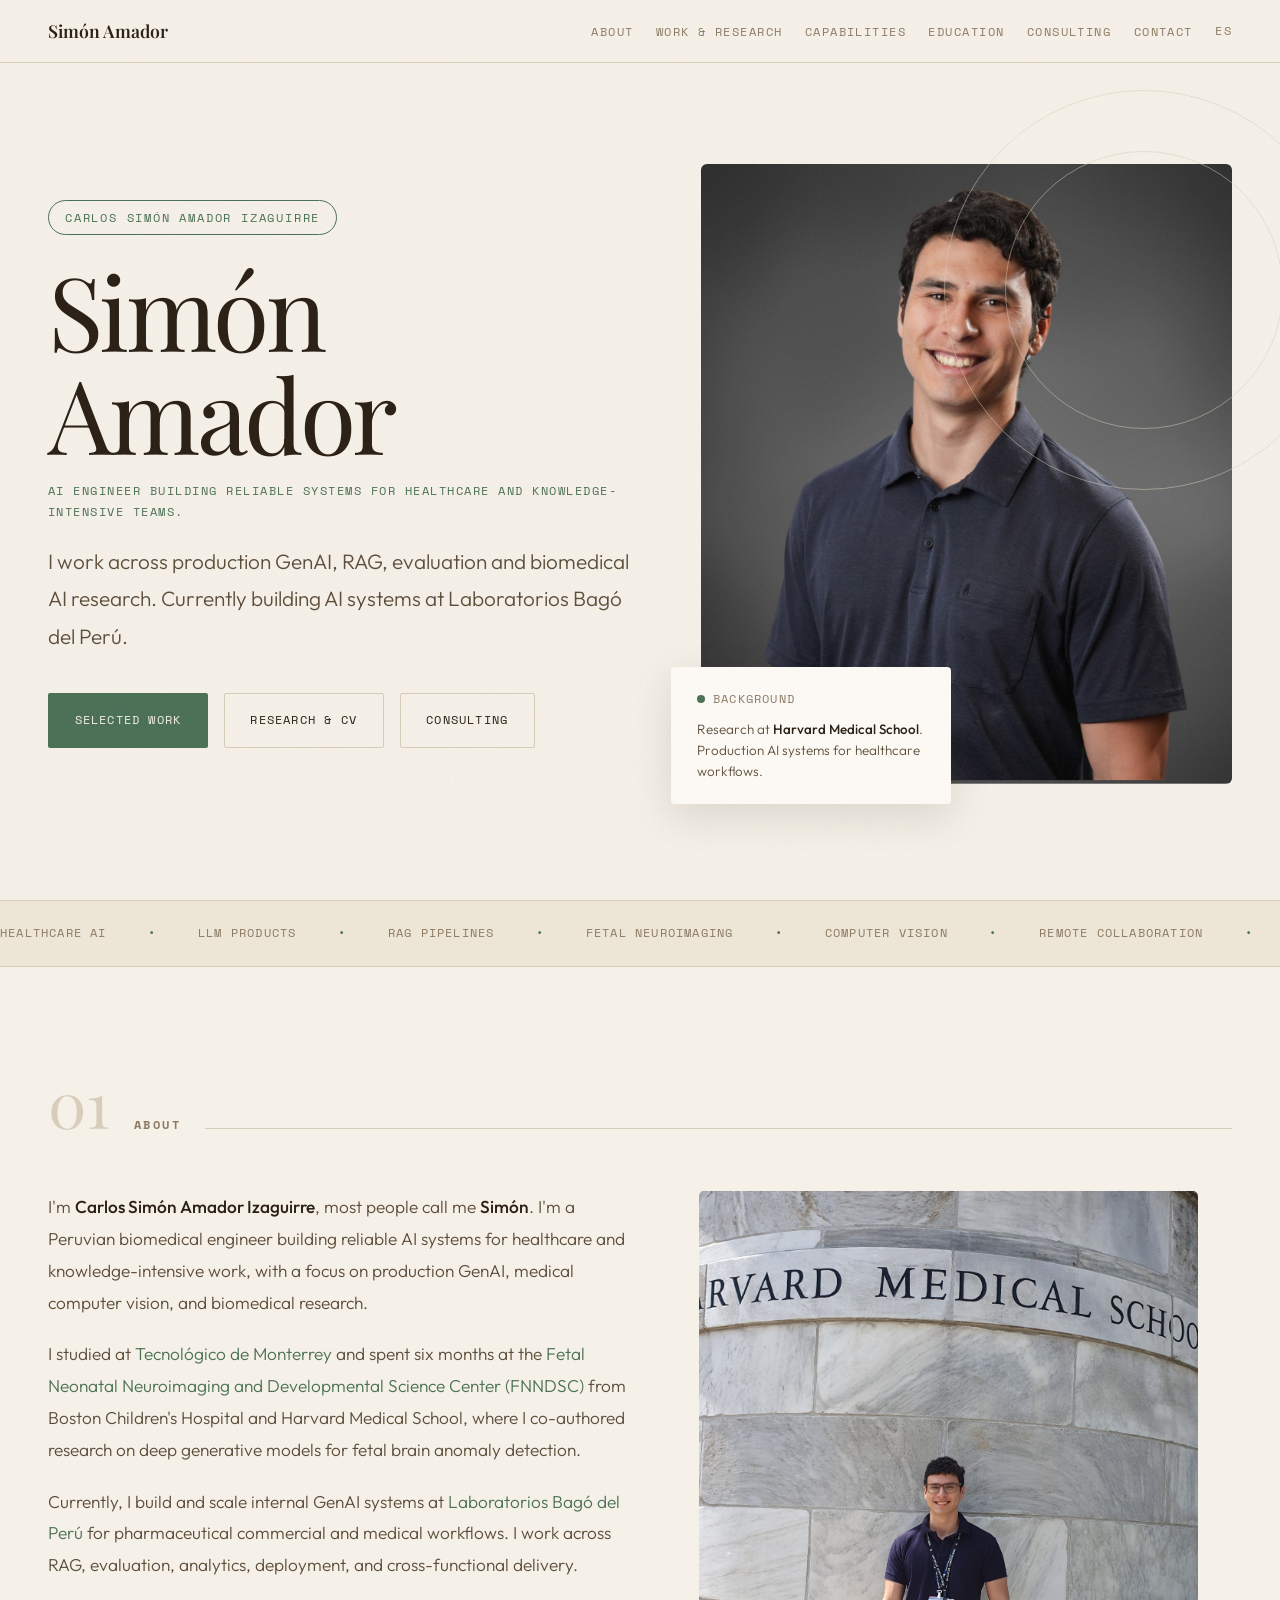
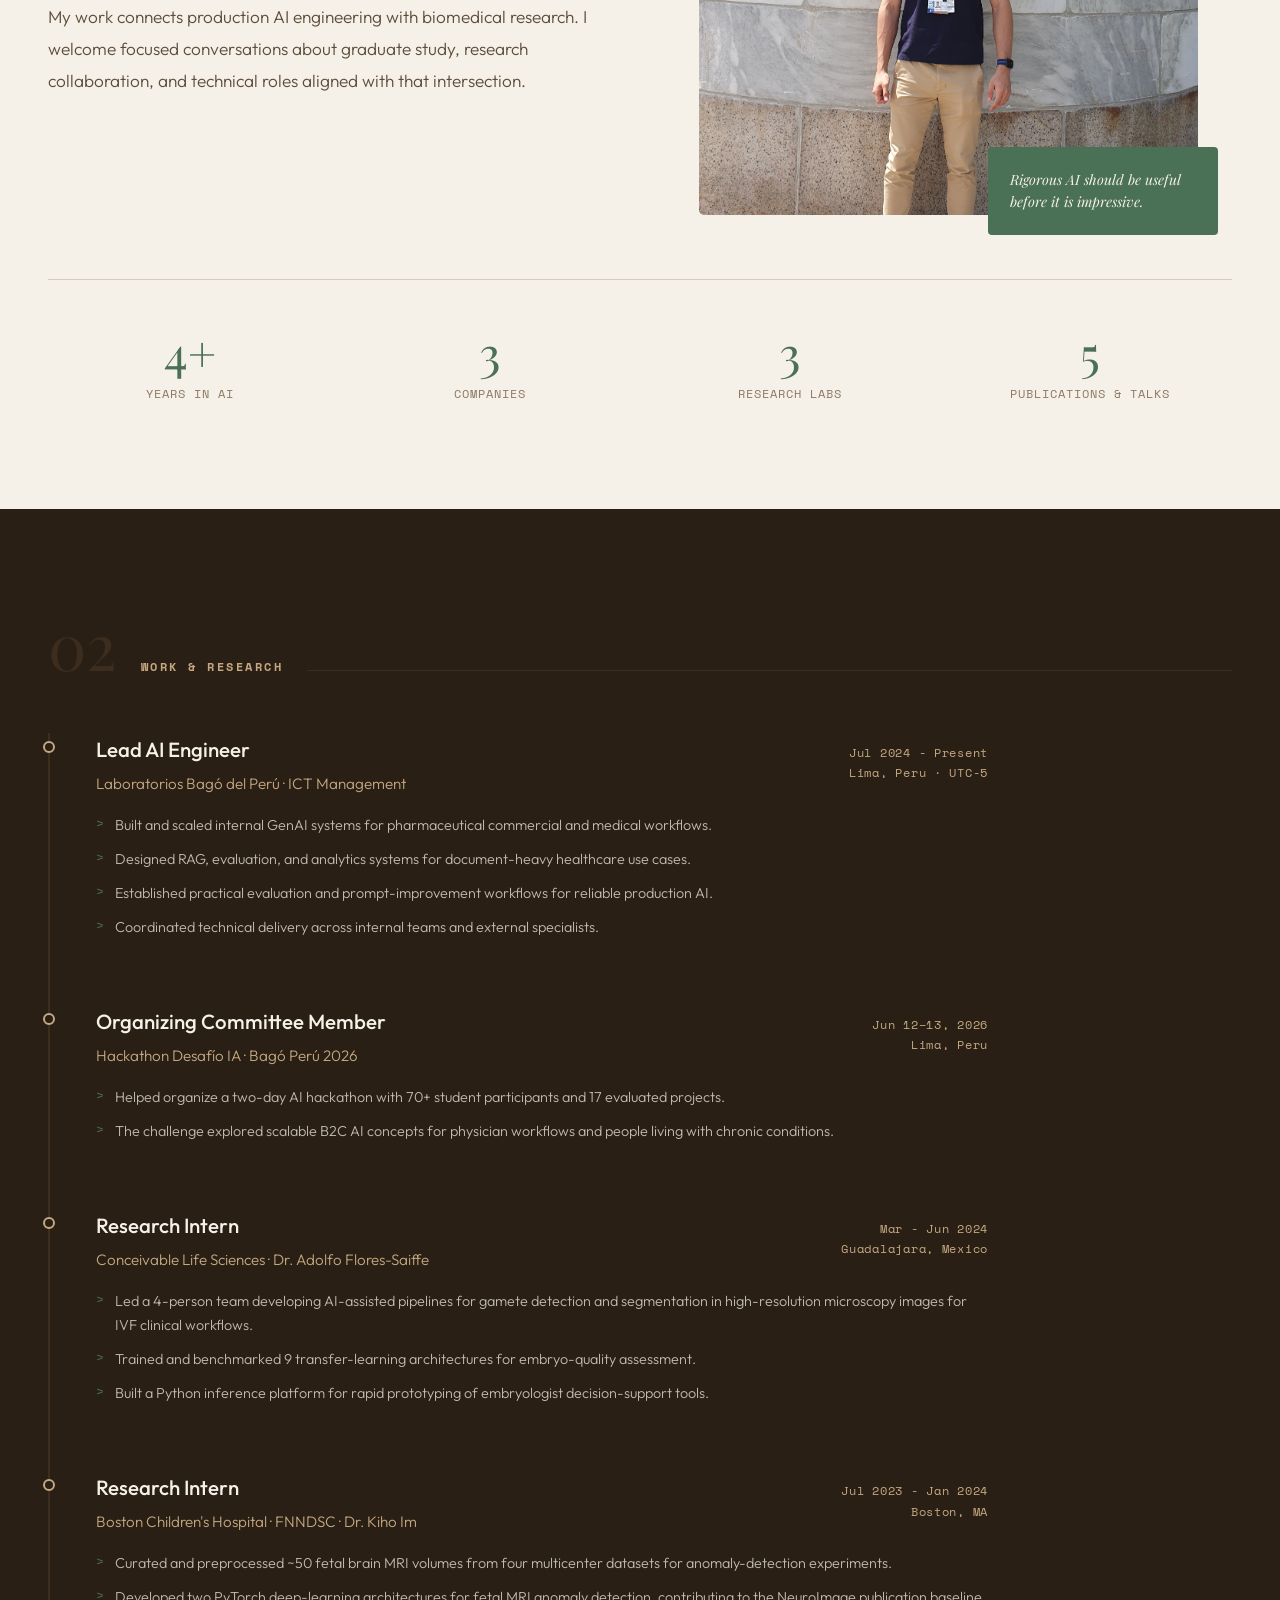
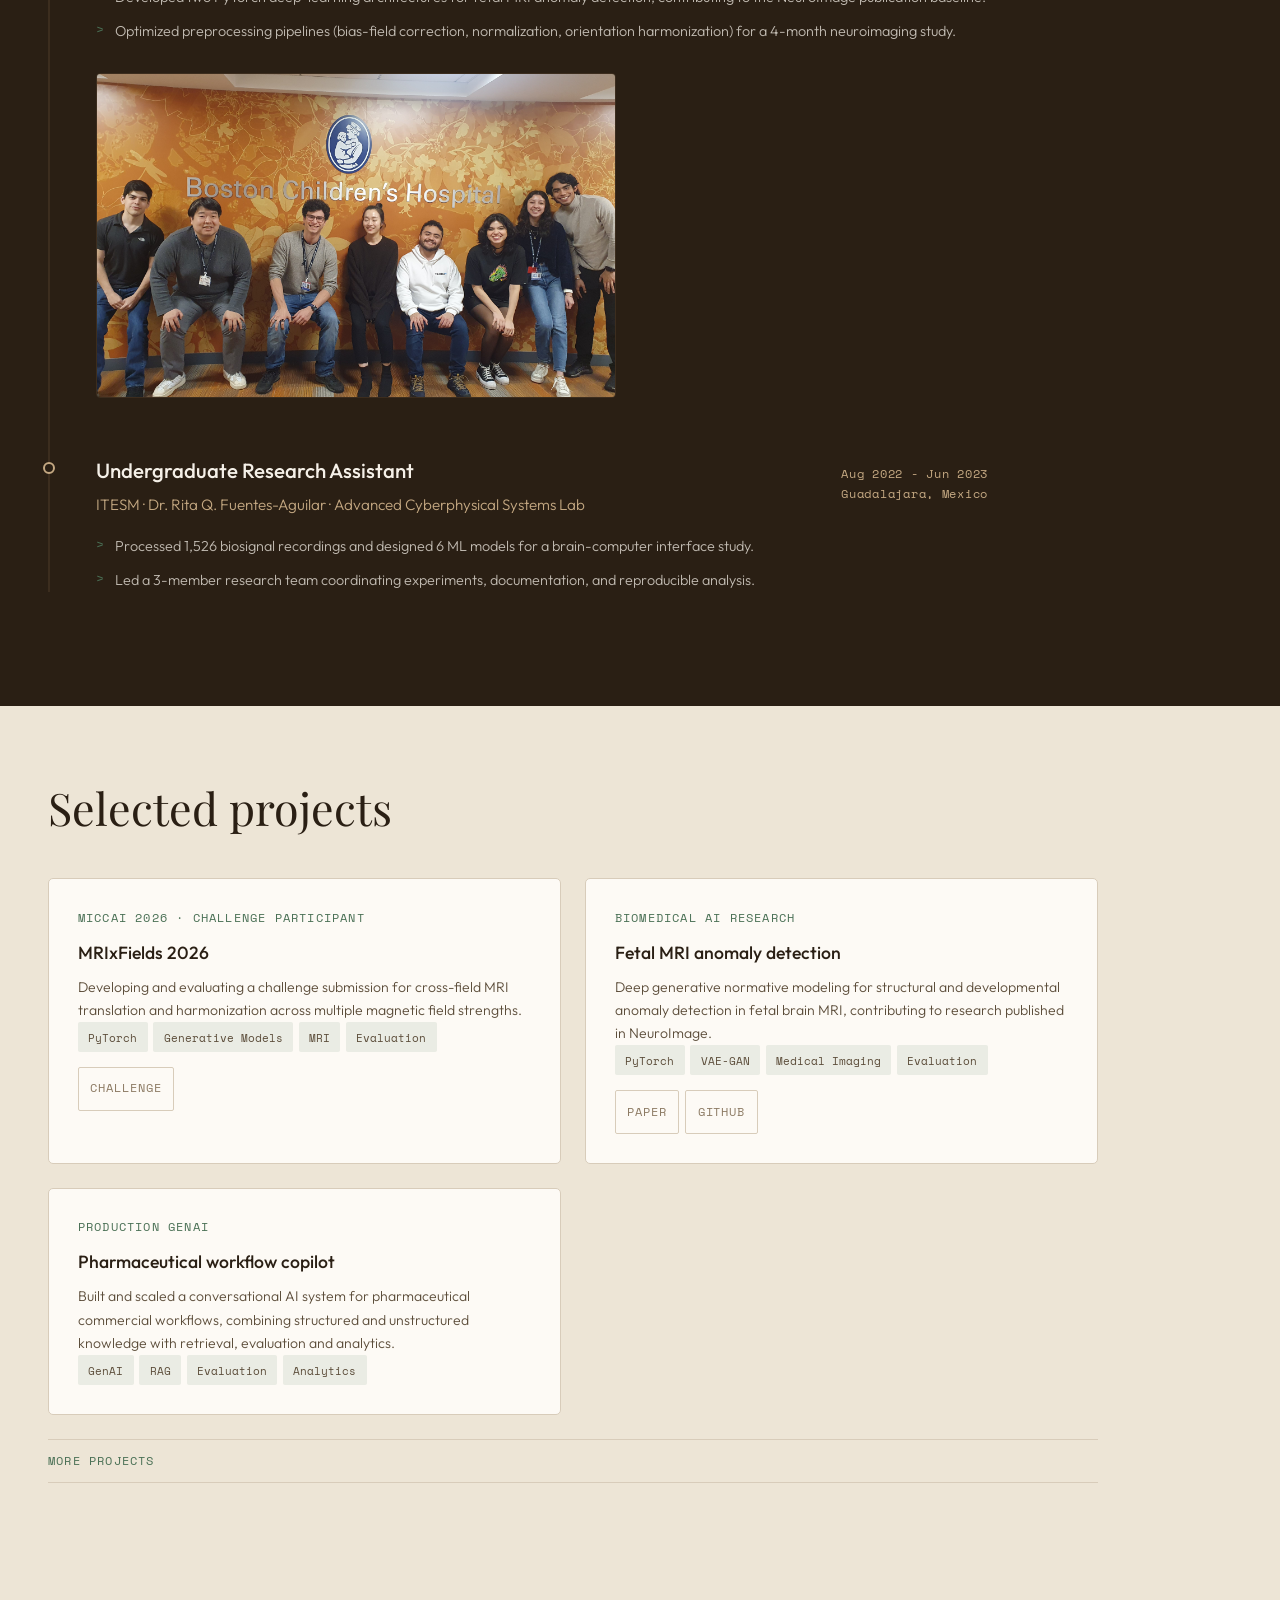
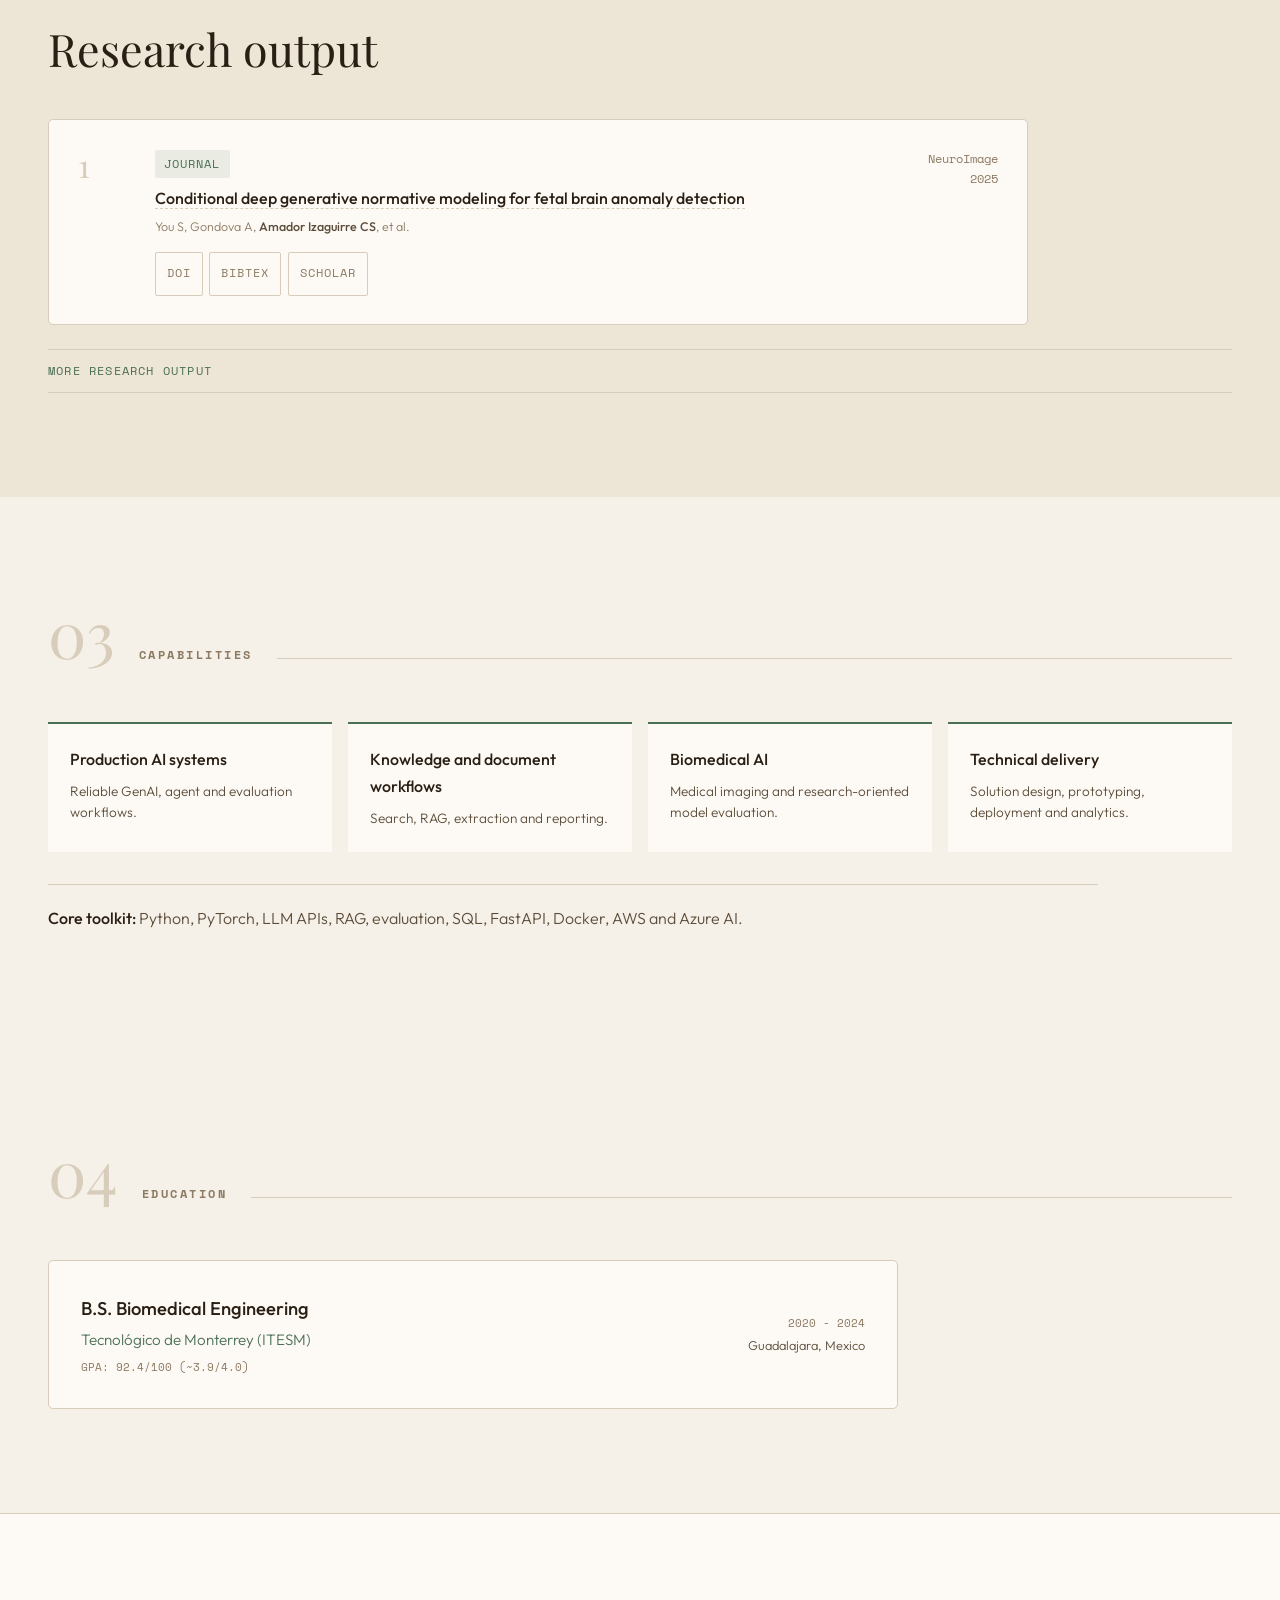
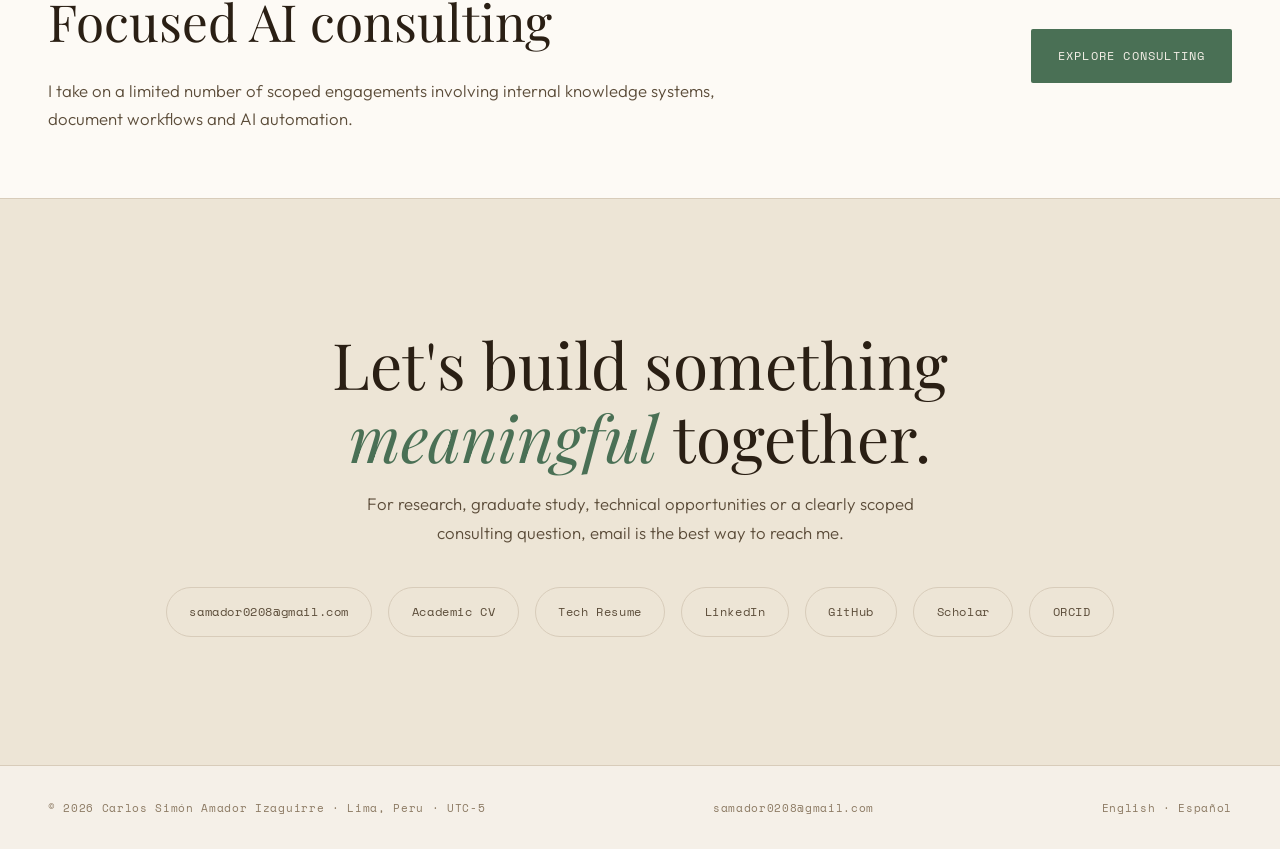
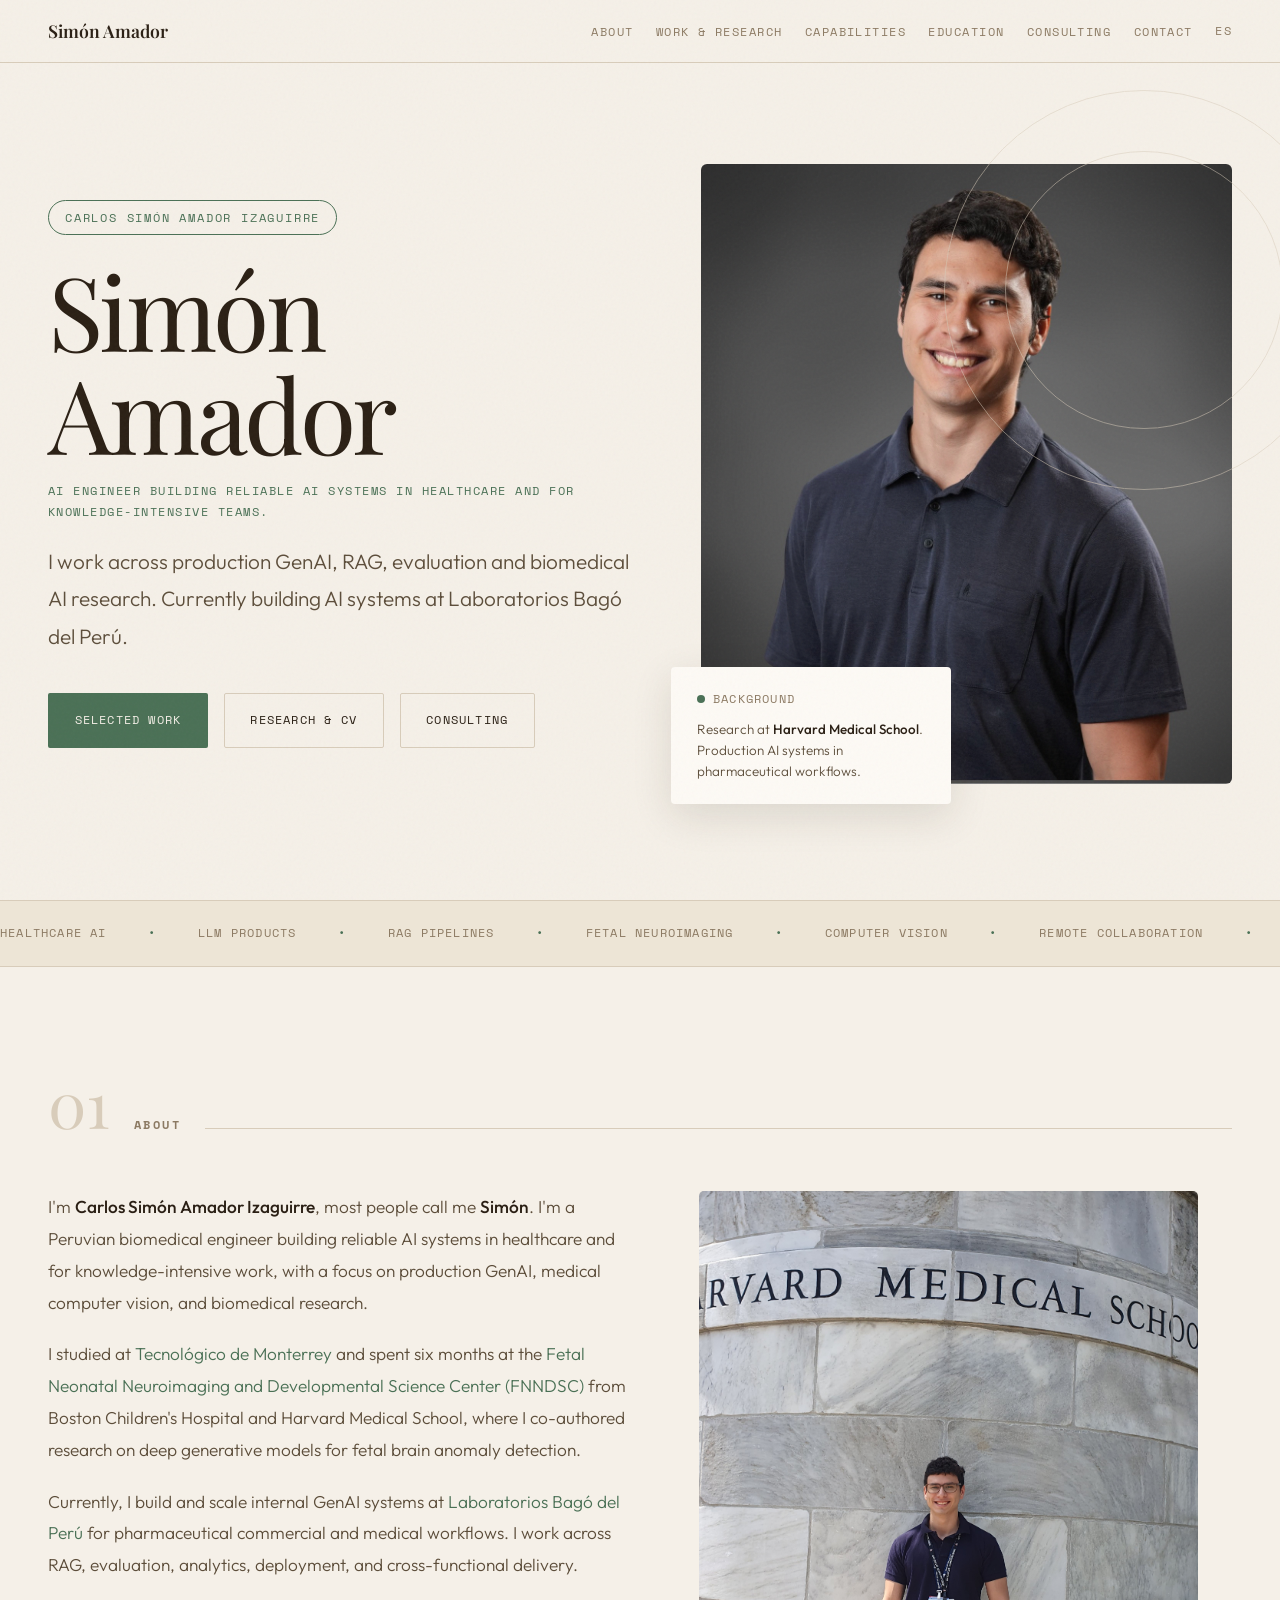
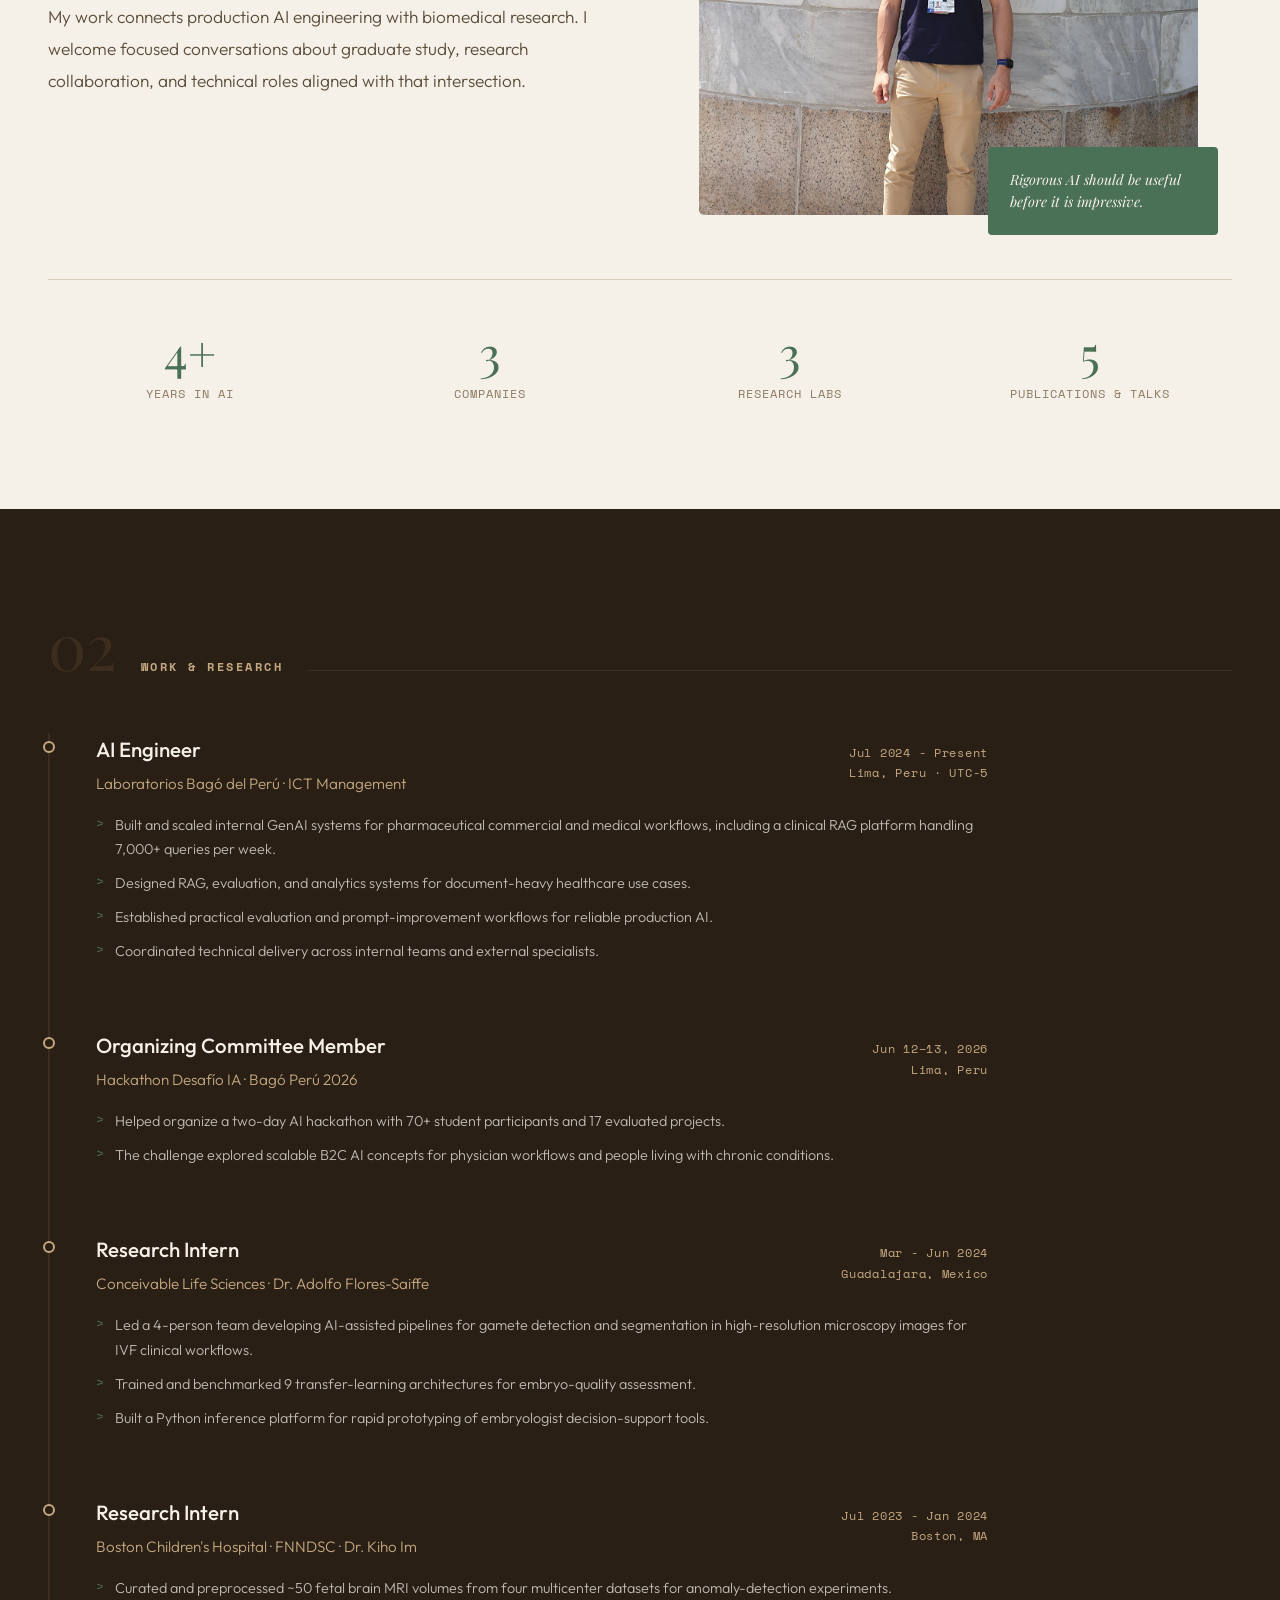
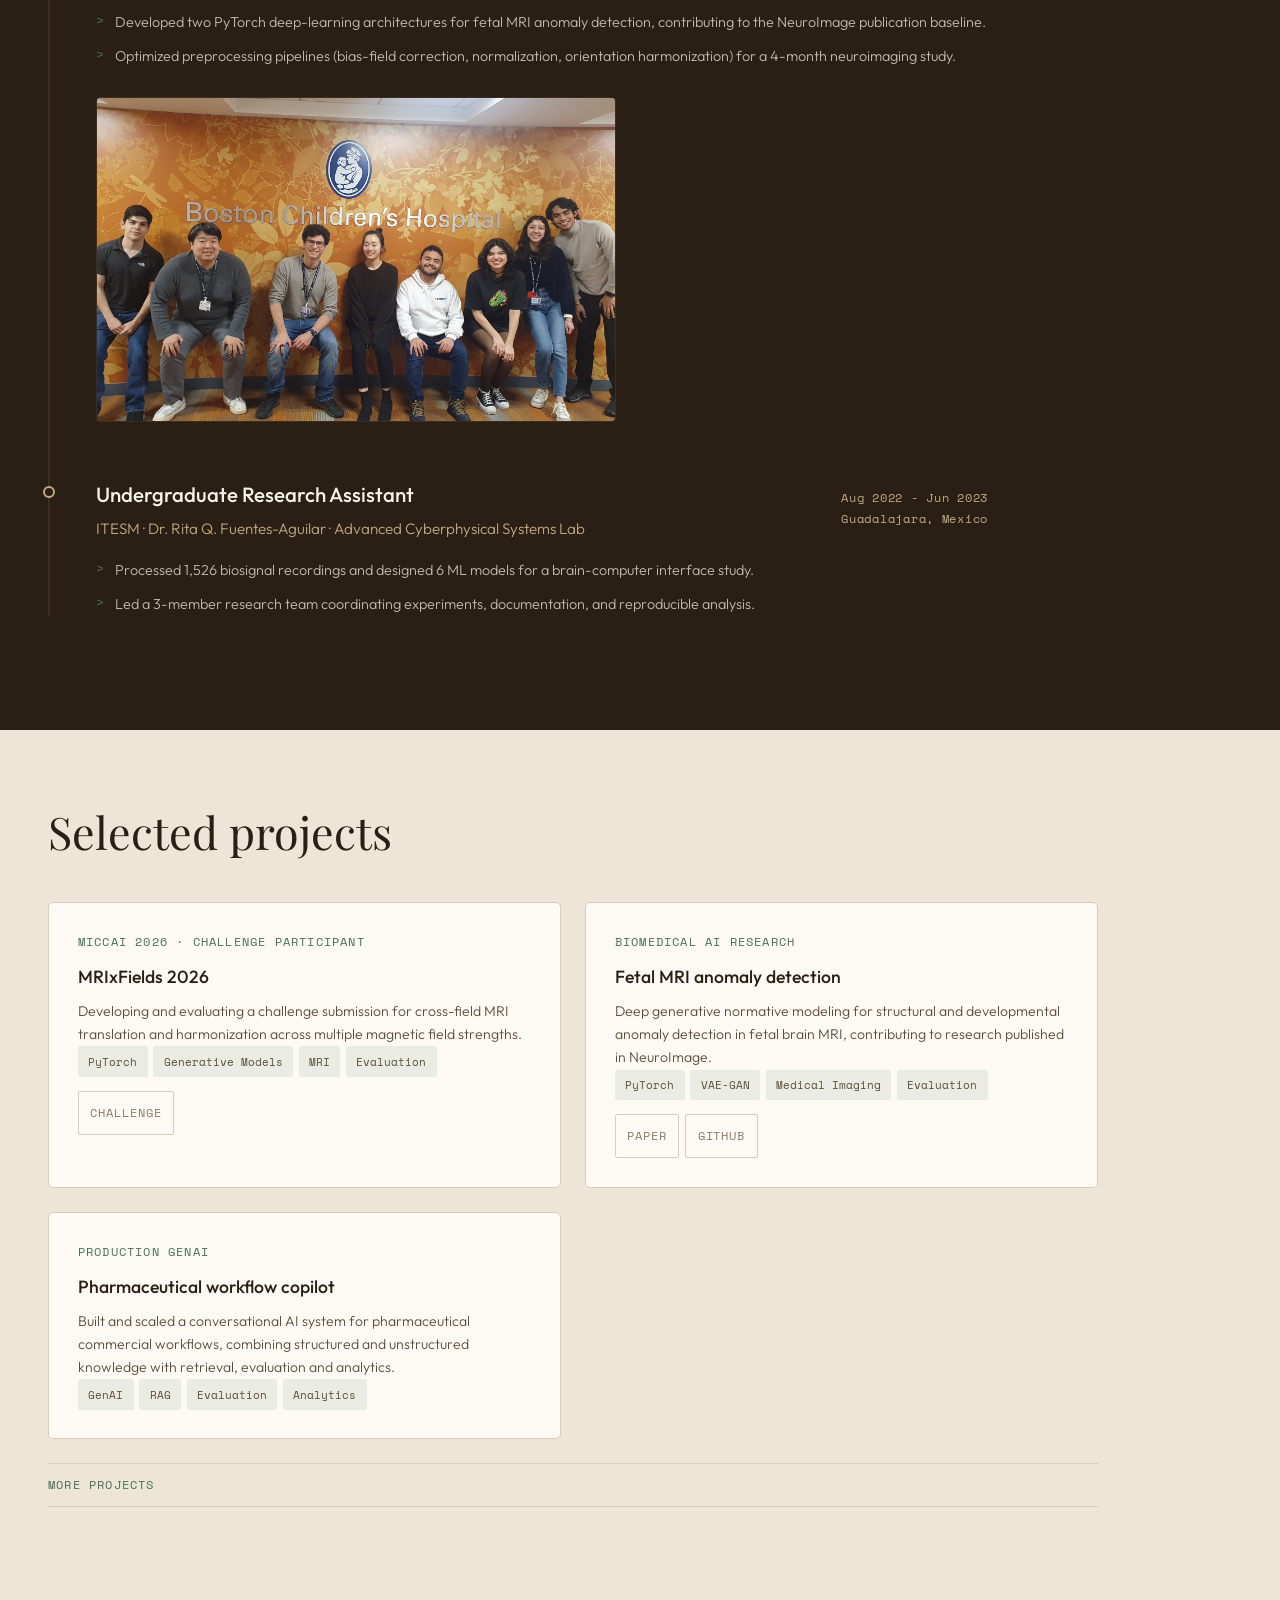
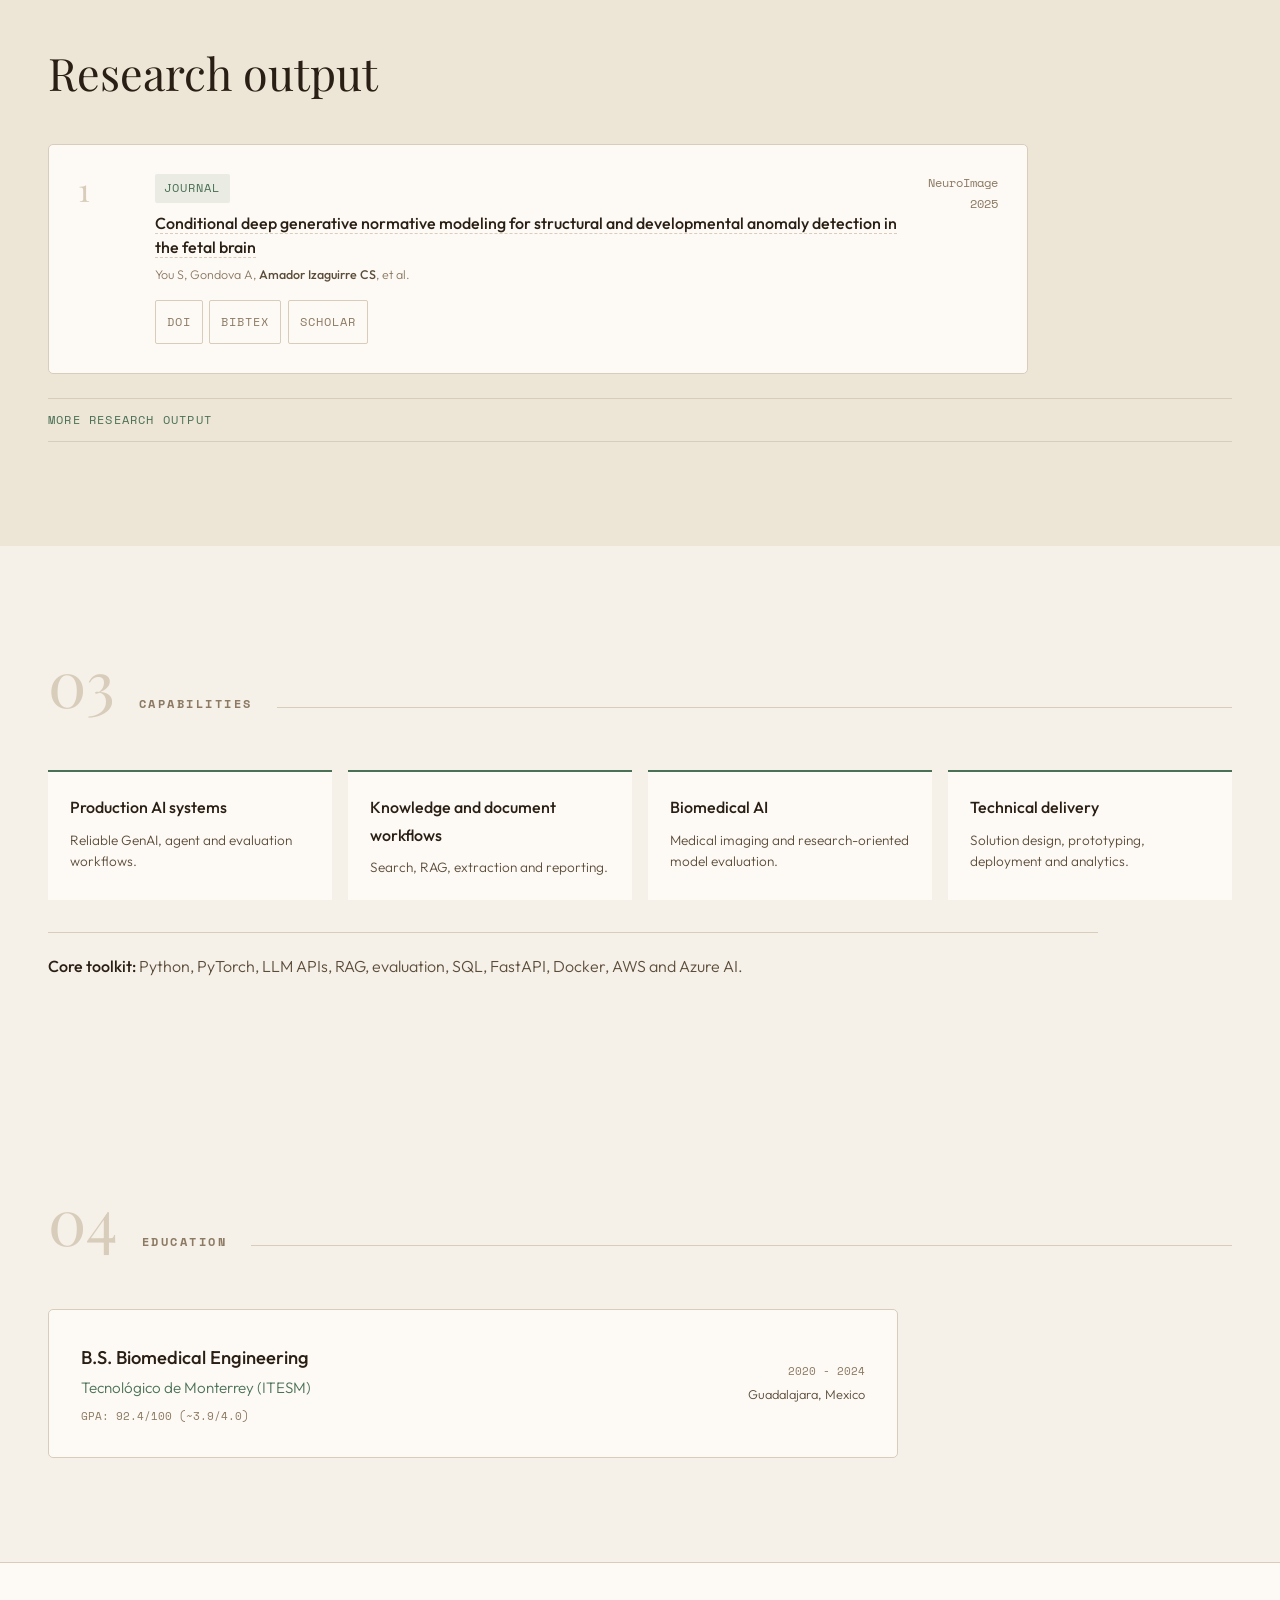
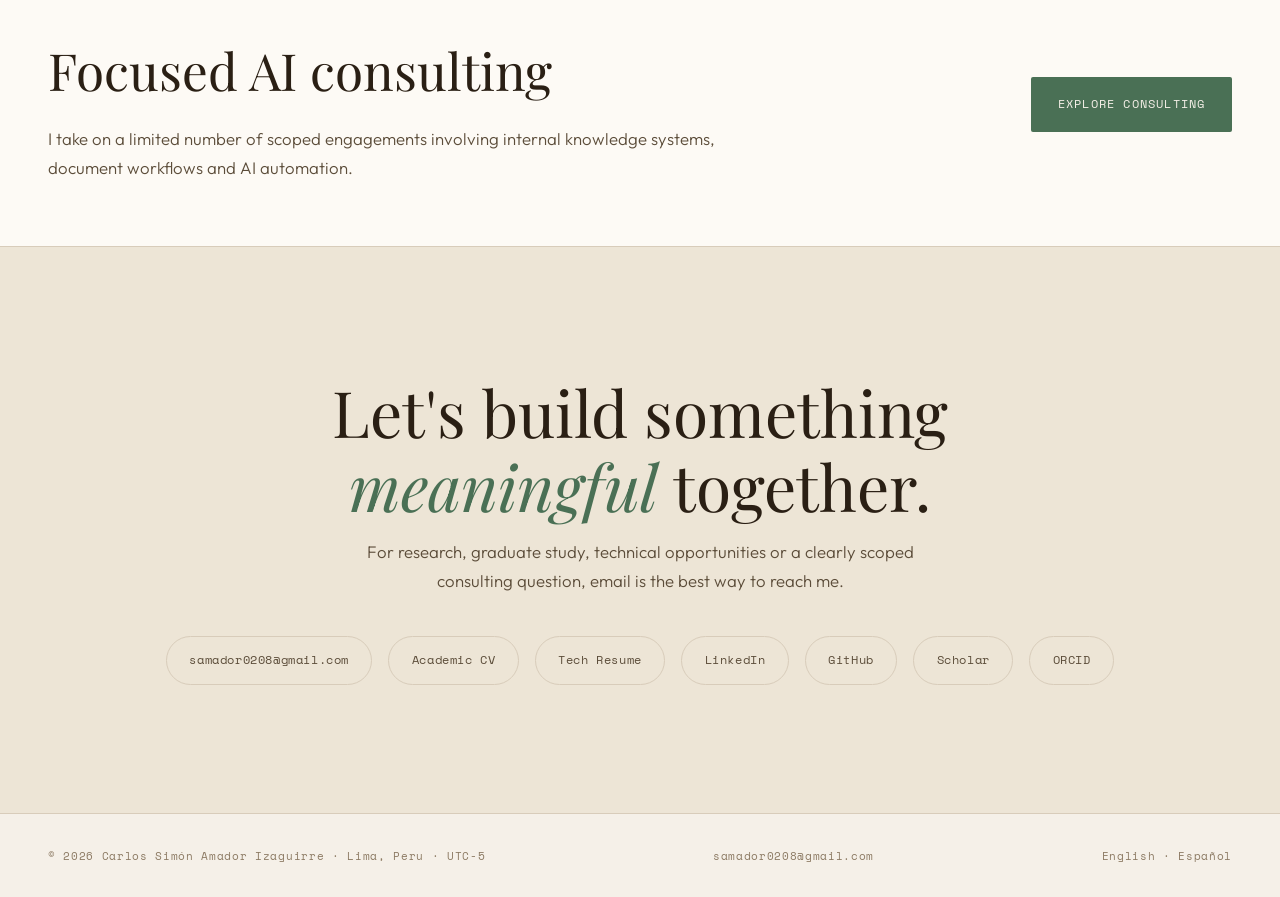
